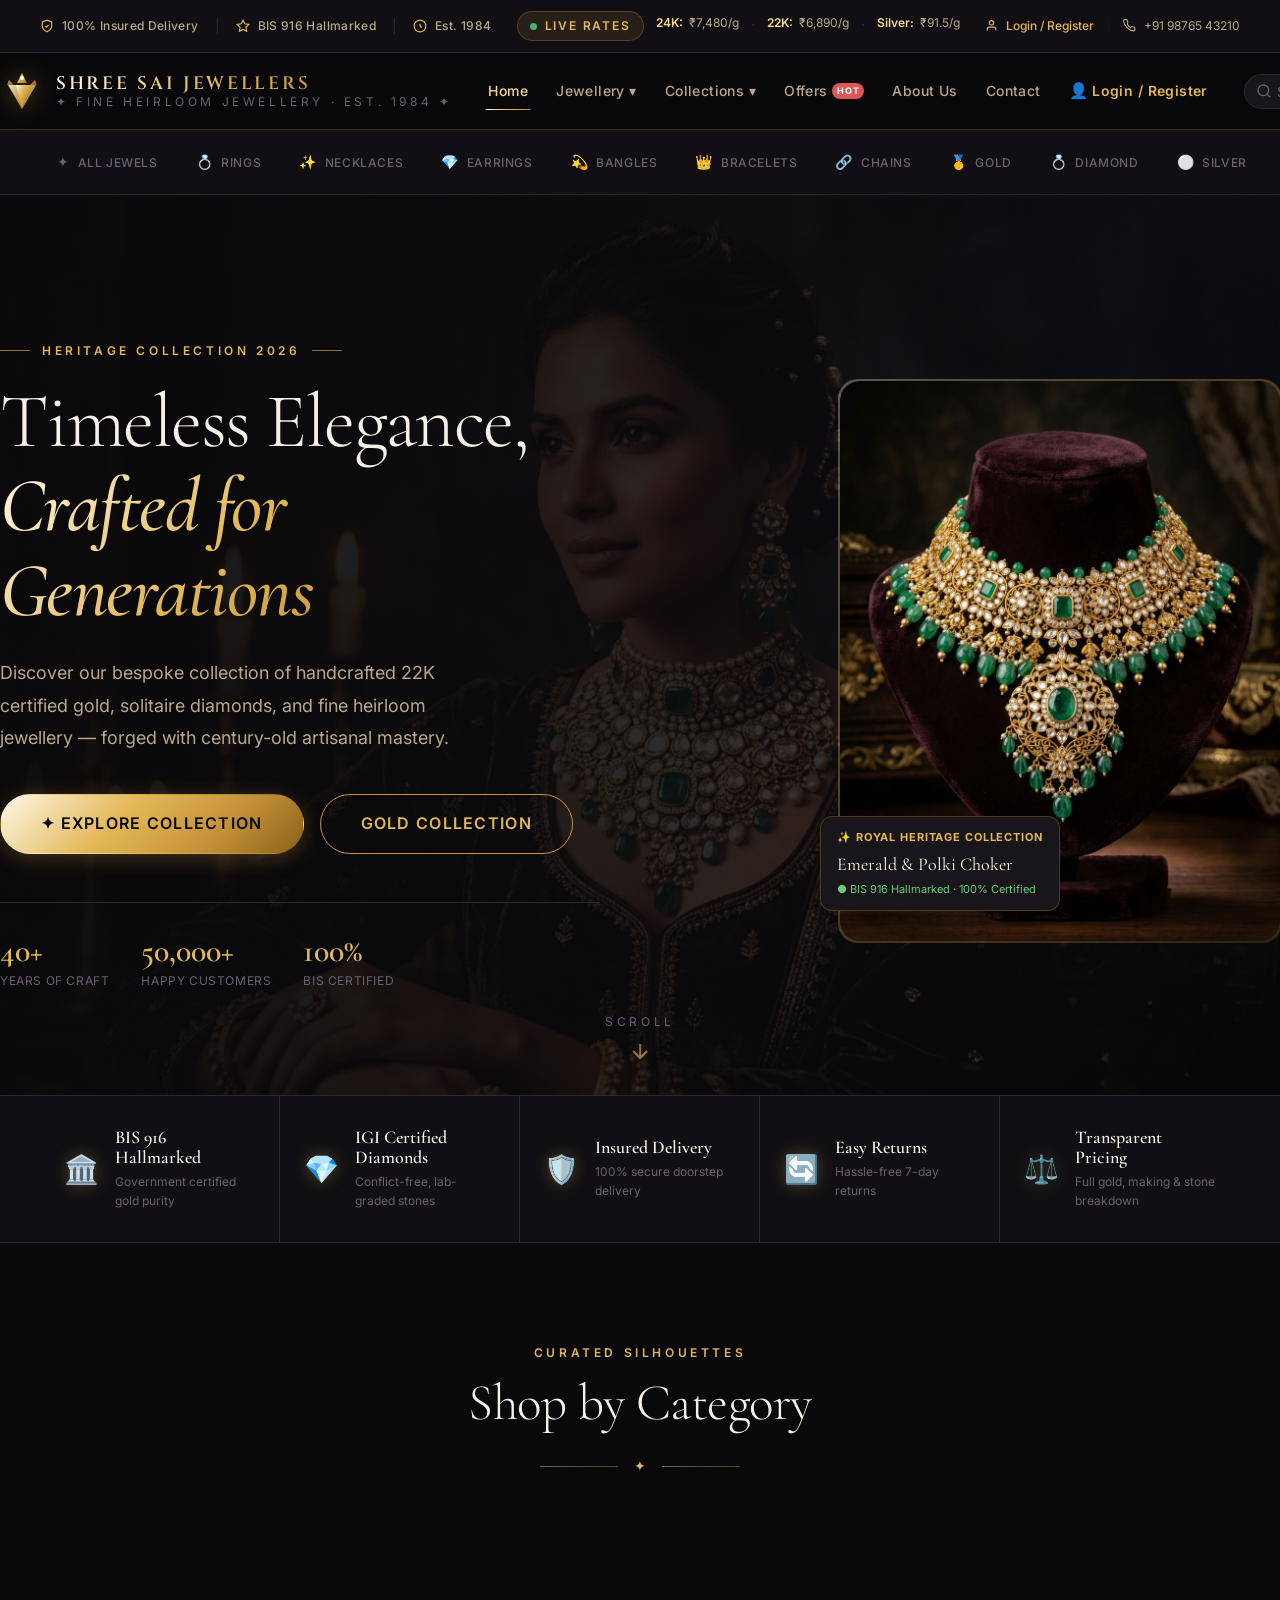
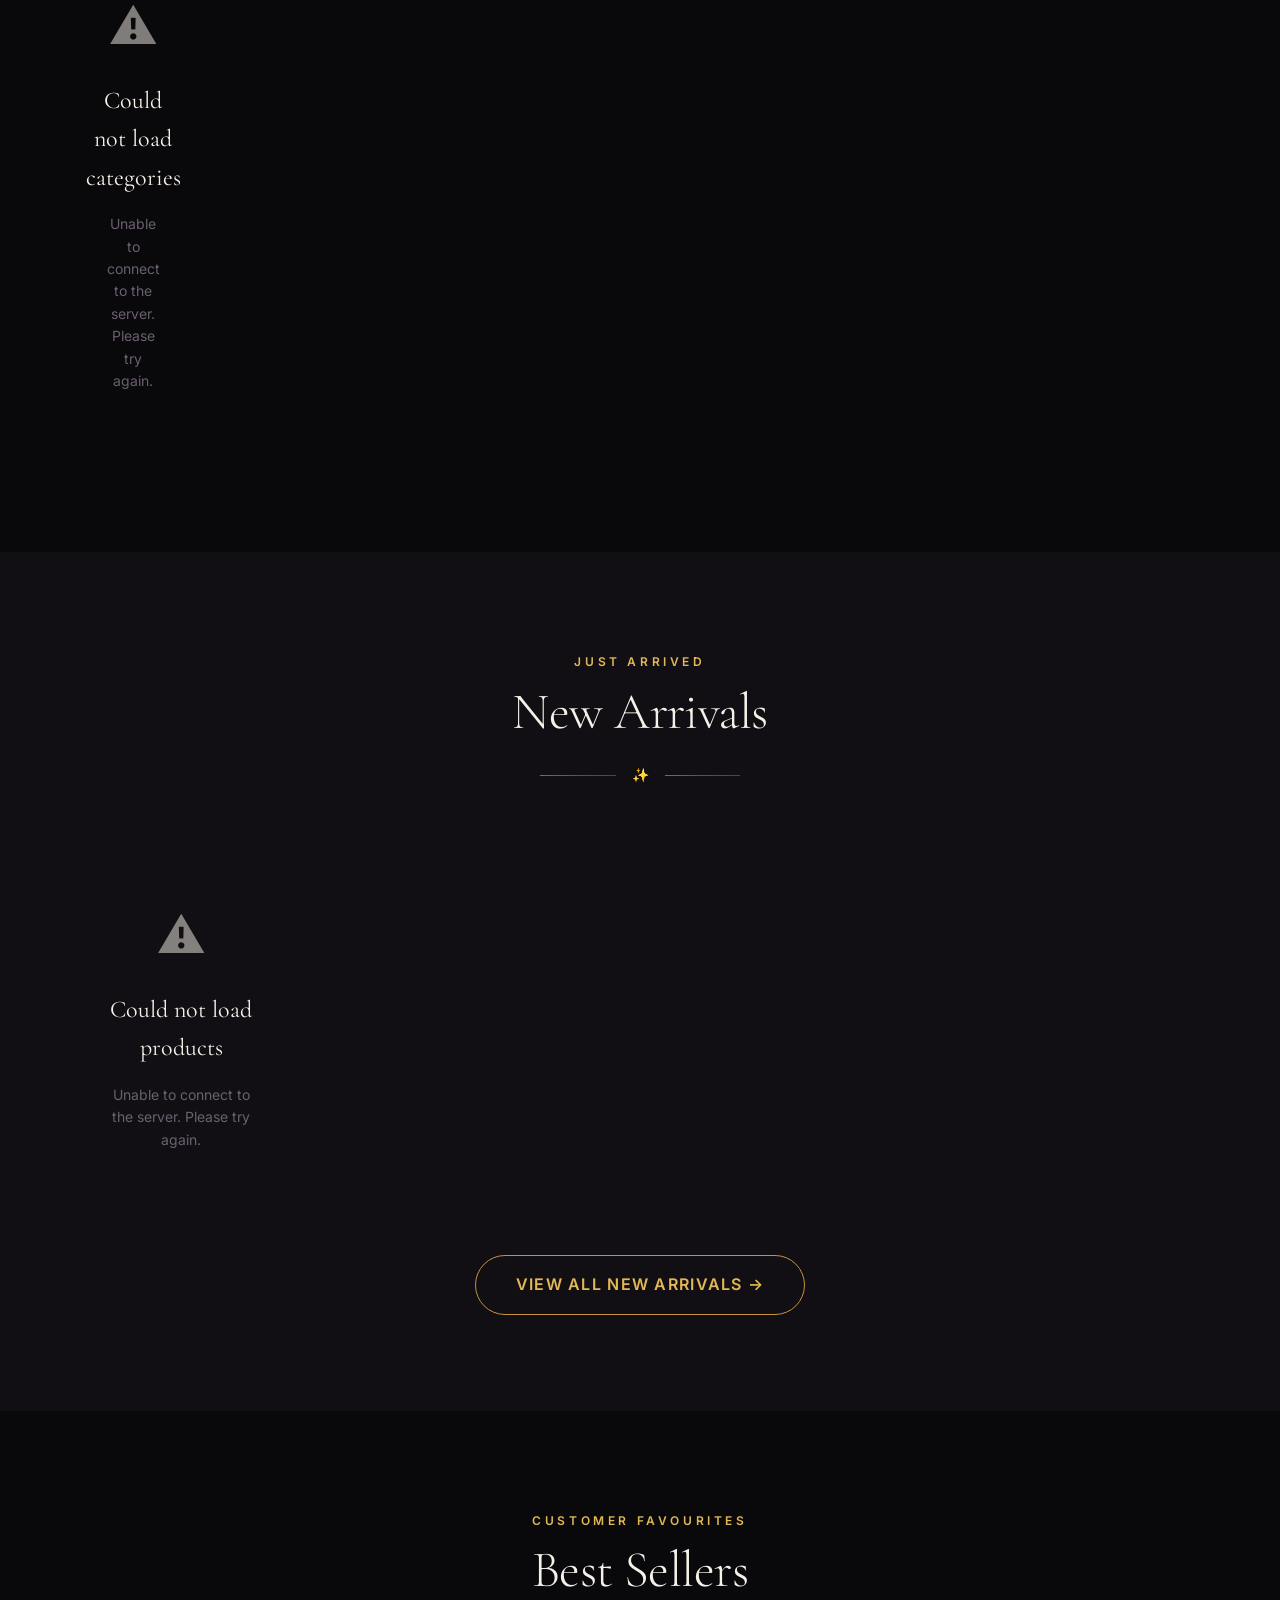
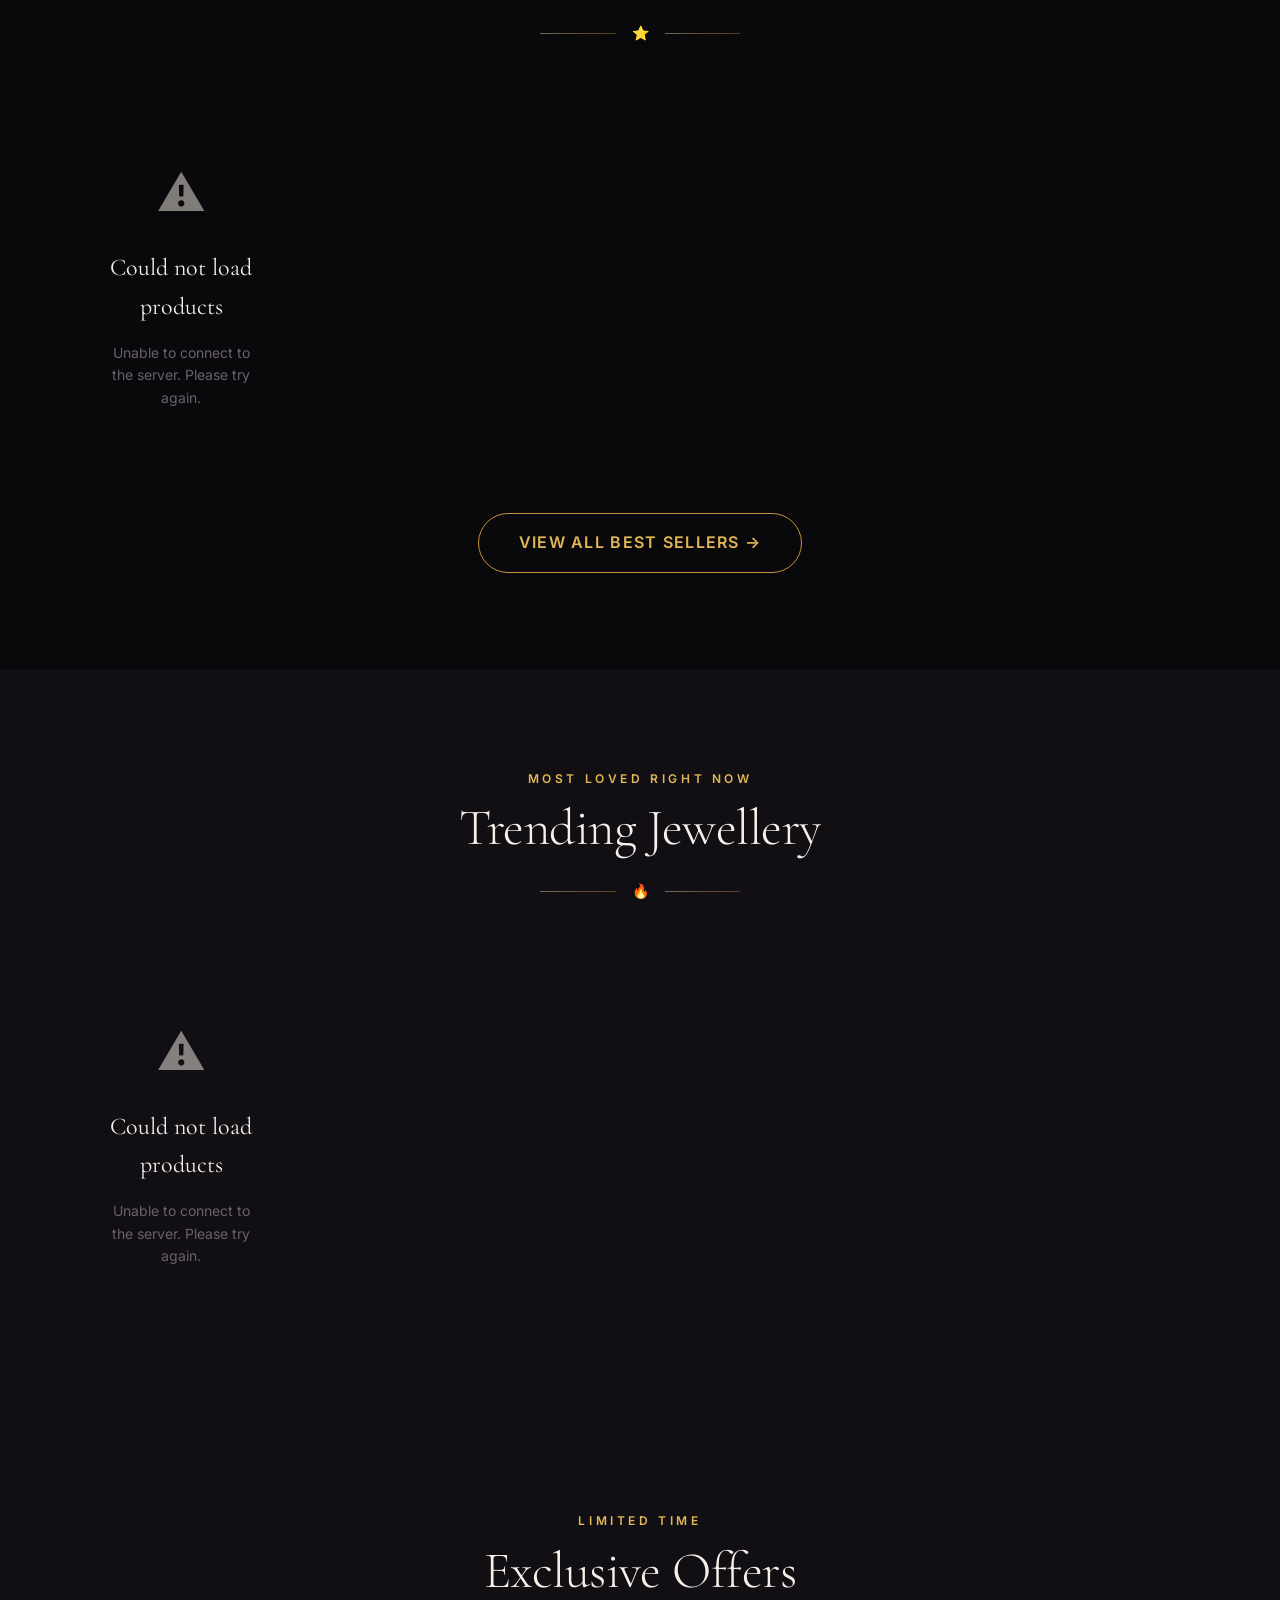
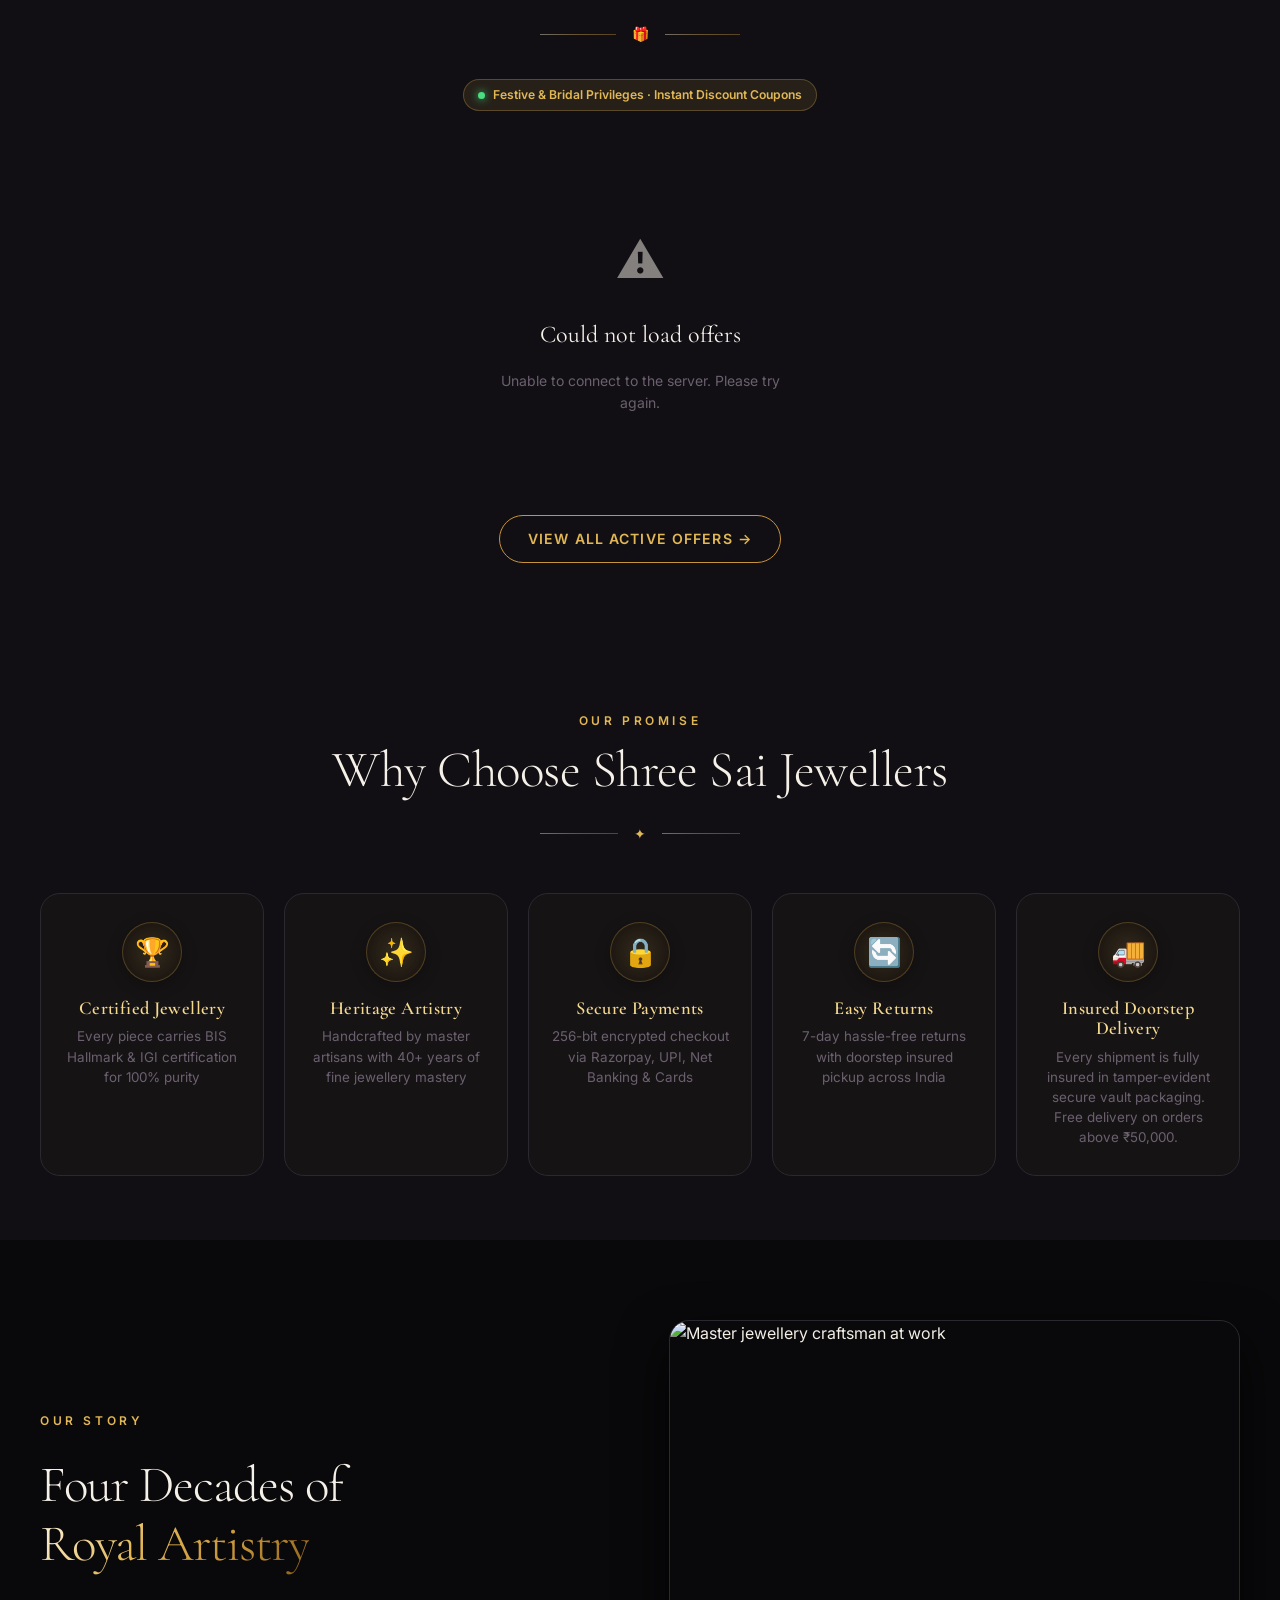
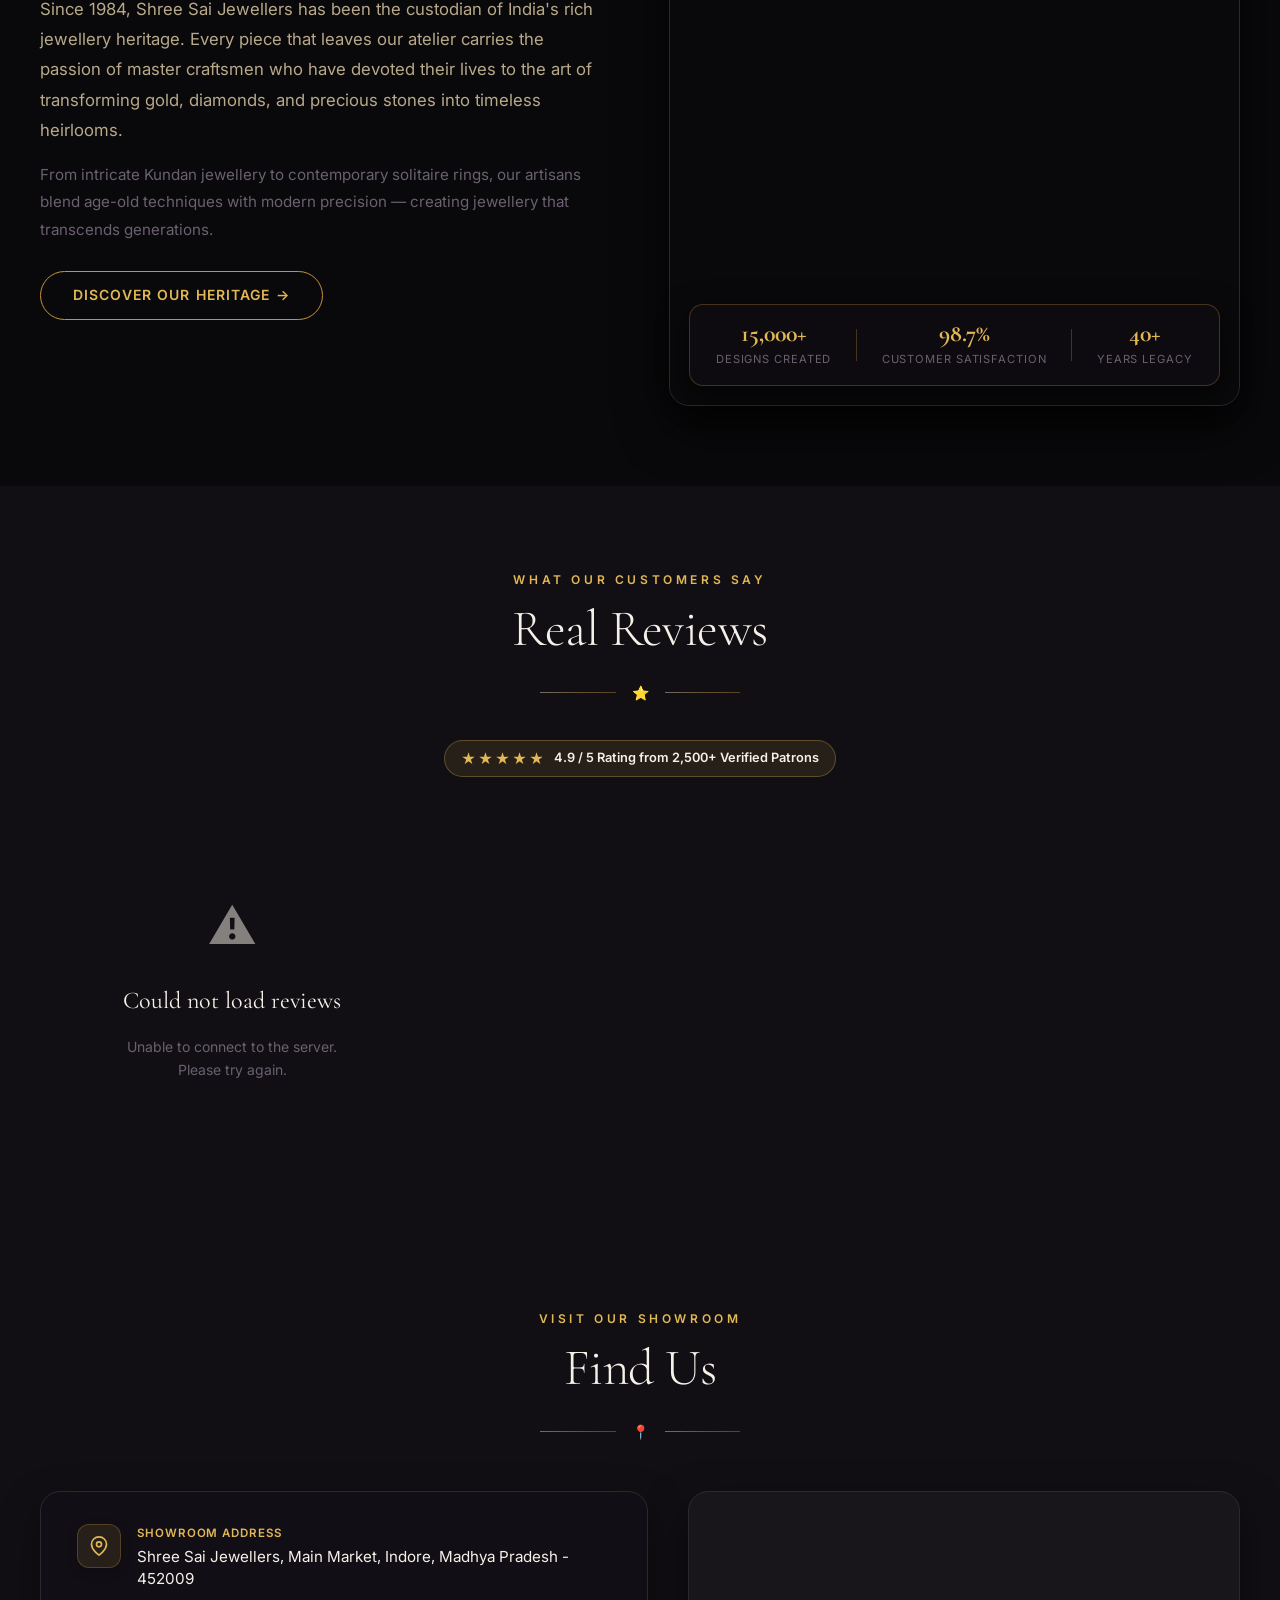
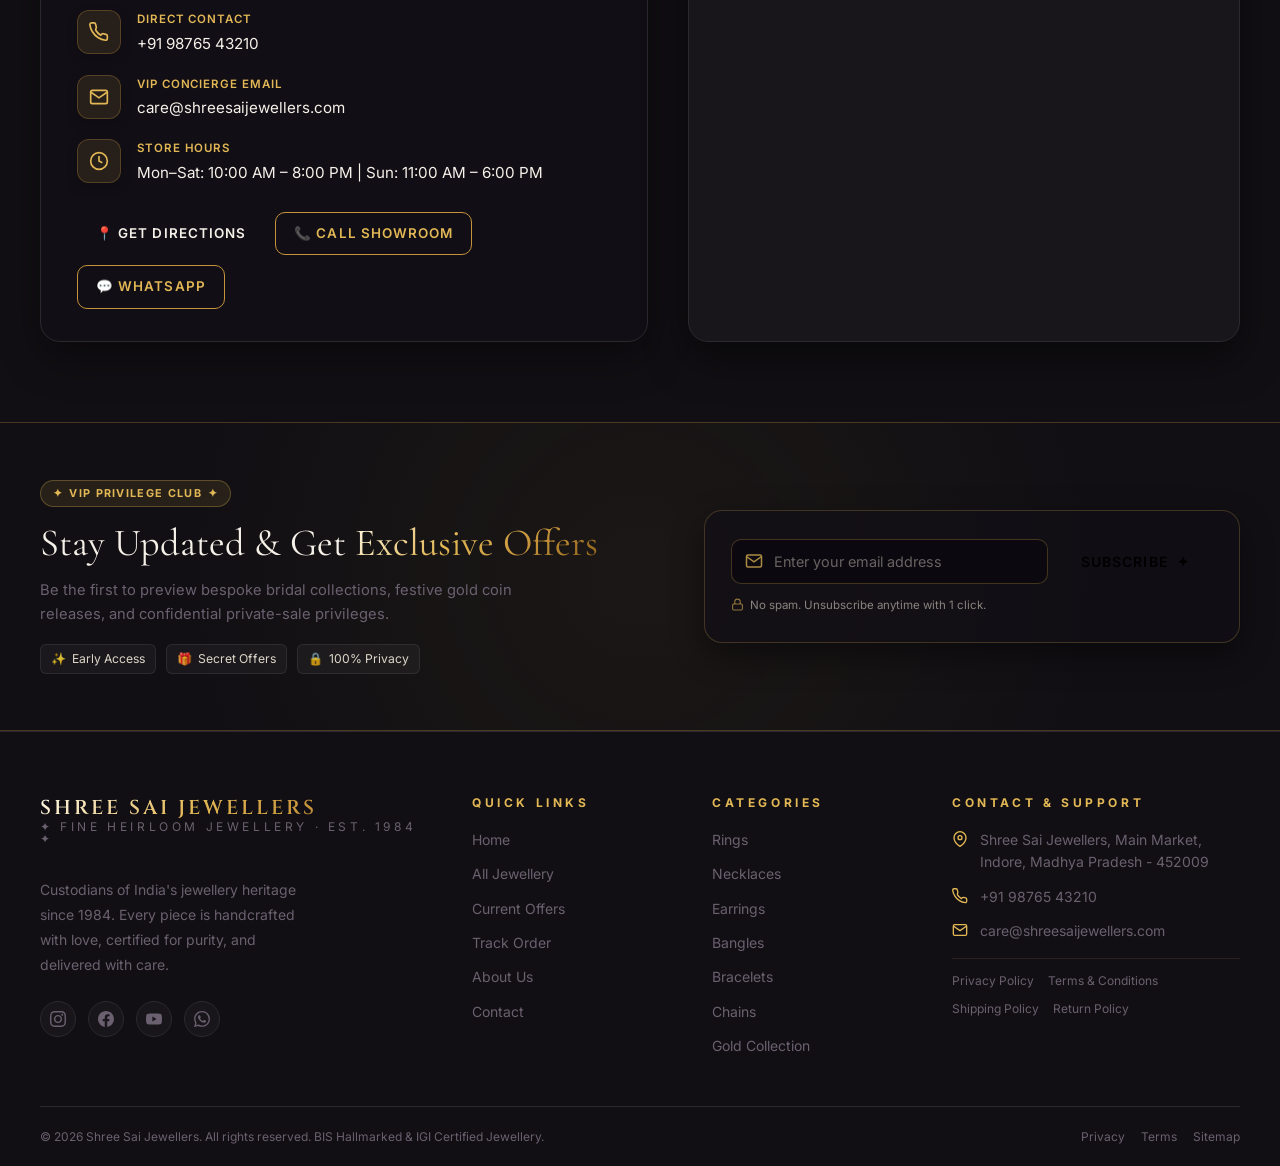
==== index.html @ 104bf577 "Shree Sai Jewellers - Full Project" ====
<!DOCTYPE html>
<html lang="en">
<head>
  <meta charset="UTF-8">
  <meta name="viewport" content="width=device-width, initial-scale=1.0">
  <title>Shree Sai Jewellers | Handcrafted Gold, Diamond &amp; Gemstone Jewellery</title>
  <meta name="description" content="Discover handcrafted 22K Hallmarked Gold, Solitaire Diamonds, and Fine Heirloom Jewellery from Shree Sai Jewellers. BIS Certified with Insured Delivery across India.">
  <meta name="keywords" content="gold jewellery, diamond rings, gemstone jewellery, 22K gold, BIS hallmark, jewellery India">
  <meta property="og:title" content="Shree Sai Jewellers | Fine Heirloom Jewellery">
  <meta property="og:description" content="Handcrafted 22K Gold, Diamond &amp; Fine Jewellery. BIS Certified. Pan-India Insured Delivery.">
  <meta property="og:type" content="website">
  <link rel="canonical" href="https://shreesaijewellers.com/">
  <link rel="icon" href="data:image/svg+xml,<svg xmlns=%22http://www.w3.org/2000/svg%22 viewBox=%220 0 100 100%22><text y=%22.9em%22 font-size=%2290%22>💎</text></svg>">

  <!-- Structured Data -->
  <script type="application/ld+json">
  {
    "@context": "https://schema.org",
    "@type": "JewelryStore",
    "name": "Shree Sai Jewellers",
    "url": "https://shreesaijewellers.com",
    "telephone": "+919876543210",
    "address": { "@type": "PostalAddress", "addressLocality": "Indore", "addressRegion": "Madhya Pradesh", "postalCode": "452009", "addressCountry": "IN" },
    "openingHours": "Mo-Sa 10:00-20:00",
    "priceRange": "₹₹₹"
  }
  </script>

  <!-- Modular Stylesheets: Desktop Base + Mobile Specific -->
  <link rel="stylesheet" href="css/desktop.css">
  <link rel="stylesheet" href="css/mobile.css" media="screen and (max-width: 1024px)">
</head>
<body>

<!-- ============================================================
     TOP BAR — Live Rates & Trust Signals
     ============================================================ -->
<div class="top-bar">
  <div class="container top-bar-inner">
    <div class="top-trust-badges">
      <span class="trust-badge-item">
        <svg class="w-4 h-4" viewBox="0 0 24 24" fill="none" stroke="currentColor" stroke-width="2" width="14" height="14"><path d="M12 22s8-4 8-10V5l-8-3-8 3v7c0 6 8 10 8 10z"/><path d="M9 12l2 2 4-4"/></svg>
        100% Insured Delivery
      </span>
      <span class="top-sep">|</span>
      <span class="trust-badge-item">
        <svg viewBox="0 0 24 24" fill="none" stroke="currentColor" stroke-width="2" width="14" height="14"><polygon points="12 2 15.09 8.26 22 9.27 17 14.14 18.18 21.02 12 17.77 5.82 21.02 7 14.14 2 9.27 8.91 8.26 12 2"/></svg>
        BIS 916 Hallmarked
      </span>
      <span class="top-sep">|</span>
      <span class="trust-badge-item">
        <svg viewBox="0 0 24 24" fill="none" stroke="currentColor" stroke-width="2" width="14" height="14"><circle cx="12" cy="12" r="10"/><path d="M12 8v4l3 3"/></svg>
        Est. 1984
      </span>
    </div>

    <div class="live-rates">
      <div class="live-pulse">
        <div class="pulse-dot"></div>
        <span class="live-label">Live Rates</span>
      </div>
      <div class="rate-items">
        <span class="rate-item"><strong>24K:</strong> <span id="rate24k">Loading…</span></span>
        <span class="rate-sep">·</span>
        <span class="rate-item"><strong>22K:</strong> <span id="rate22k">—</span></span>
        <span class="rate-sep">·</span>
        <span class="rate-item"><strong>Silver:</strong> <span id="rateSilver">—</span></span>
      </div>
    </div>

    <div style="display:flex;align-items:center;gap:12px;">
      <a href="login.html" class="top-phone" id="topAuthLink" style="color:var(--clr-gold);font-weight:500;">
        <svg viewBox="0 0 24 24" fill="none" stroke="currentColor" stroke-width="2" width="13" height="13"><path d="M20 21v-2a4 4 0 0 0-4-4H8a4 4 0 0 0-4 4v2"/><circle cx="12" cy="7" r="4"/></svg>
        <span id="topAuthText">Login / Register</span>
      </a>
      <span class="top-sep" style="opacity:0.3;">|</span>
      <a href="tel:+919876543210" class="top-phone">
        <svg viewBox="0 0 24 24" fill="none" stroke="currentColor" stroke-width="2" width="13" height="13"><path d="M22 16.92v3a2 2 0 0 1-2.18 2 19.79 19.79 0 0 1-8.63-3.07A19.5 19.5 0 0 1 4.11 11.7 19.79 19.79 0 0 1 1.04 3.12 2 2 0 0 1 3 1.12h3a2 2 0 0 1 2 1.72 12.84 12.84 0 0 0 .7 2.81 2 2 0 0 1-.45 2.11L8.09 9.91a16 16 0 0 0 6 6l1.27-1.27a2 2 0 0 1 2.11-.45 12.84 12.84 0 0 0 2.81.7A2 2 0 0 1 22 16.92z"/></svg>
        +91 98765 43210
      </a>
    </div>
  </div>
</div>

<!-- ============================================================
     MOBILE NAV DRAWER + OVERLAY
     ============================================================ -->
<div class="mobile-nav-overlay" id="mobileNavOverlay" onclick="closeMobileNav()"></div>
<nav class="mobile-nav-drawer" id="mobileNavDrawer" aria-label="Mobile Navigation">
  <div class="mobile-nav-header">
    <a href="index.html" class="brand-logo" style="gap:10px;">
      <svg style="width:30px;height:30px;filter:drop-shadow(0 0 8px rgba(226,183,85,0.4))" viewBox="0 0 44 44" fill="none"><defs><linearGradient id="gMob" x1="0%" y1="0%" x2="100%" y2="100%"><stop offset="0%" stop-color="#FFF8E7"/><stop offset="40%" stop-color="#E2B755"/><stop offset="100%" stop-color="#8B6017"/></linearGradient></defs><path d="M22 4L27 14H17L22 4Z" fill="url(#gMob)"/><path d="M22 40L8 16H36L22 40Z" fill="url(#gMob)" opacity="0.9"/><path d="M22 40L16 16H28L22 40Z" fill="url(#gMob)"/><circle cx="22" cy="9" r="2" fill="#FFF8E7"/></svg>
      <span style="font-family:'Cinzel',serif;font-size:13px;font-weight:600;letter-spacing:0.15em;background:linear-gradient(135deg,#FFF8E7,#E2B755,#8B6017);-webkit-background-clip:text;-webkit-text-fill-color:transparent;text-transform:uppercase;">Shree Sai</span>
    </a>
    <button class="mobile-nav-close" onclick="closeMobileNav()" aria-label="Close menu">✕</button>
  </div>
  <div class="mobile-nav-links">
    <div class="mobile-nav-section-label">Navigation</div>
    <a href="index.html" class="mobile-nav-link"><span class="mobile-nav-icon">🏠</span> Home</a>
    <a href="products.html" class="mobile-nav-link"><span class="mobile-nav-icon">💎</span> All Jewellery</a>
    <div class="mobile-nav-section-label">Categories</div>
    <a href="products.html?category=Rings" class="mobile-nav-link"><span class="mobile-nav-icon">💍</span> Rings</a>
    <a href="products.html?category=Necklaces" class="mobile-nav-link"><span class="mobile-nav-icon">✨</span> Necklaces</a>
    <a href="products.html?category=Earrings" class="mobile-nav-link"><span class="mobile-nav-icon">💫</span> Earrings</a>
    <a href="products.html?category=Bangles" class="mobile-nav-link"><span class="mobile-nav-icon">⭕</span> Bangles</a>
    <a href="products.html?category=Bracelets" class="mobile-nav-link"><span class="mobile-nav-icon">👑</span> Bracelets</a>
    <a href="products.html?category=Chains" class="mobile-nav-link"><span class="mobile-nav-icon">🔗</span> Chains</a>
    <div class="mobile-nav-section-label">More</div>
    <a href="offers.html" class="mobile-nav-link"><span class="mobile-nav-icon">🎁</span> Offers &amp; Sale</a>
    <button class="mobile-nav-link" style="width:100%;text-align:left;background:none;border:none;cursor:pointer;color:inherit;font:inherit;" onclick="closeMobileNav(); renderWishlistDrawer(); openDrawer('wishlistDrawer')"><span class="mobile-nav-icon">❤️</span> My Wishlist</button>
    <a href="about.html" class="mobile-nav-link"><span class="mobile-nav-icon">🏛️</span> About Us</a>
    <a href="contact.html" class="mobile-nav-link"><span class="mobile-nav-icon">📞</span> Contact</a>
    <a href="login.html" class="mobile-nav-link"><span class="mobile-nav-icon">👤</span> My Account</a>
    <a href="order-tracking.html" class="mobile-nav-link"><span class="mobile-nav-icon">📦</span> Track Order</a>
  </div>
</nav>

<!-- ============================================================
     MAIN HEADER — Sticky, Glassmorphism
     ============================================================ -->
<header class="main-header" id="mainHeader">
  <div class="container header-inner">

    <!-- Hamburger (mobile) -->
    <button class="hamburger" id="hamburgerBtn" aria-label="Menu" onclick="openMobileNav()">
      <span class="hamburger-bar"></span>
      <span class="hamburger-bar"></span>
      <span class="hamburger-bar"></span>
    </button>

    <!-- Brand Logo -->
    <a href="index.html" class="brand-logo" title="Shree Sai Jewellers">
      <svg class="brand-emblem" viewBox="0 0 44 44" fill="none" xmlns="http://www.w3.org/2000/svg">
        <defs>
          <linearGradient id="goldGrad" x1="0%" y1="0%" x2="100%" y2="100%">
            <stop offset="0%" stop-color="#FFF8E7"/>
            <stop offset="40%" stop-color="#E2B755"/>
            <stop offset="75%" stop-color="#C5933A"/>
            <stop offset="100%" stop-color="#8B6017"/>
          </linearGradient>
        </defs>
        <path d="M22 4L27 14H17L22 4Z" fill="url(#goldGrad)"/>
        <path d="M22 40L8 16H36L22 40Z" fill="url(#goldGrad)" opacity="0.9"/>
        <path d="M22 40L16 16H28L22 40Z" fill="url(#goldGrad)"/>
        <circle cx="22" cy="9" r="2" fill="#FFF8E7"/>
        <path d="M9 11L14 16H7L9 11Z" fill="url(#goldGrad)" opacity="0.7"/>
        <path d="M35 11L37 16H30L35 11Z" fill="url(#goldGrad)" opacity="0.7"/>
      </svg>
      <div class="brand-text">
        <span class="brand-name">Shree Sai Jewellers</span>
        <span class="brand-tagline">✦ Fine Heirloom Jewellery · Est. 1984 ✦</span>
      </div>
    </a>

    <!-- Desktop Navigation -->
    <nav class="desktop-nav" aria-label="Main Navigation">
      <ul class="nav-menu">
        <li class="nav-item"><a href="index.html" class="nav-link active">Home</a></li>
        <li class="nav-item">
          <a href="products.html" class="nav-link">Jewellery ▾</a>
          <div class="nav-dropdown">
            <a href="products.html?category=Rings">💍 Rings</a>
            <a href="products.html?category=Necklaces">✨ Necklaces</a>
            <a href="products.html?category=Earrings">💎 Earrings</a>
            <a href="products.html?category=Bracelets">👑 Bracelets</a>
            <a href="products.html?category=Bangles">💫 Bangles</a>
            <a href="products.html?category=Chains">🔗 Chains</a>
          </div>
        </li>
        <li class="nav-item">
          <a href="products.html" class="nav-link">Collections ▾</a>
          <div class="nav-dropdown">
            <a href="products.html?jewellery_type=Gold">🥇 Gold</a>
            <a href="products.html?jewellery_type=Diamond">💎 Diamond</a>
            <a href="products.html?jewellery_type=Silver">⚪ Silver</a>
          </div>
        </li>
        <li class="nav-item"><a href="offers.html" class="nav-link">Offers <span class="nav-badge hot">HOT</span></a></li>
        <li class="nav-item"><a href="about.html" class="nav-link">About Us</a></li>
        <li class="nav-item"><a href="contact.html" class="nav-link">Contact</a></li>
        <li class="nav-item"><a href="login.html" class="nav-link nav-auth-link" style="color:var(--clr-gold);font-weight:600;display:flex;align-items:center;gap:4px;"><span style="font-size:1.1em;">👤</span> <span id="navAuthText">Login / Register</span></a></li>
      </ul>
    </nav>

    <!-- Nav Actions -->
    <div class="nav-actions">
      <!-- Search -->
      <div class="header-search-wrap">
        <svg class="search-icon-btn" viewBox="0 0 24 24" fill="none" stroke="currentColor" stroke-width="2" width="16" height="16"><circle cx="11" cy="11" r="8"/><line x1="21" y1="21" x2="16.65" y2="16.65"/></svg>
        <input type="text" id="headerSearchInput" class="header-search" placeholder="Search jewellery…" autocomplete="off" aria-label="Search">
        <div id="searchSuggestions" class="search-suggestions"></div>
      </div>

      <!-- Mobile Quick Search Icon -->
      <a href="search.html" class="icon-btn mobile-search-btn" title="Search jewellery" aria-label="Search">
        <svg viewBox="0 0 24 24" fill="none" stroke="currentColor" stroke-width="2" width="18" height="18"><circle cx="11" cy="11" r="8"/><line x1="21" y1="21" x2="16.65" y2="16.65"/></svg>
      </a>

      <!-- Track Order -->
      <a href="order-tracking.html" class="icon-btn" title="Track Order" aria-label="Track Order">
        <svg viewBox="0 0 24 24"><rect x="1" y="3" width="15" height="13" rx="2"/><polygon points="16 8 20 8 23 11 23 16 16 16 8"/><circle cx="5.5" cy="18.5" r="2.5"/><circle cx="18.5" cy="18.5" r="2.5"/></svg>
      </a>

      <!-- Wishlist -->
      <button class="icon-btn" data-open-drawer="wishlistDrawer" title="Wishlist" aria-label="Wishlist" onclick="renderWishlistDrawer(); openDrawer('wishlistDrawer')">
        <svg viewBox="0 0 24 24"><path d="M20.84 4.61a5.5 5.5 0 0 0-7.78 0L12 5.67l-1.06-1.06a5.5 5.5 0 0 0-7.78 7.78l1.06 1.06L12 21.23l7.78-7.78 1.06-1.06a5.5 5.5 0 0 0 0-7.78z"/></svg>
        <span class="badge-count wishlist-count" style="display:none;">0</span>
      </button>

      <!-- Cart -->
      <button class="icon-btn icon-btn-cart" title="Cart" aria-label="Shopping Cart" onclick="renderCartDrawer(); openDrawer('cartDrawer')">
        <svg viewBox="0 0 24 24"><path d="M6 2L3 6v14a2 2 0 0 0 2 2h14a2 2 0 0 0 2-2V6l-3-4z"/><line x1="3" y1="6" x2="21" y2="6"/><path d="M16 10a4 4 0 0 1-8 0"/></svg>
        <span class="badge-count cart-count" style="display:none;">0</span>
      </button>

      <!-- Login / User Account -->
      <div class="user-nav-wrap" style="position:relative;">
        <a href="login.html" class="icon-btn" id="userNavBtn" title="My Account" aria-label="Login / My Account" style="text-decoration:none;">
          <svg viewBox="0 0 24 24" fill="none" stroke="currentColor" stroke-width="2" width="20" height="20"><path d="M20 21v-2a4 4 0 0 0-4-4H8a4 4 0 0 0-4 4v2"/><circle cx="12" cy="7" r="4"/></svg>
          <span class="badge-count user-logged-badge" id="userLoggedBadge" style="display:none; background:#6bcb77; width:8px; height:8px; min-width:8px; padding:0; top:4px; right:4px; border-radius:50%;"></span>
        </a>
      </div>


  </div>
</header>

<!-- ============================================================
     SUB-NAV — Category Quick Filters
     ============================================================ -->
<nav class="sub-nav" aria-label="Category Navigation">
  <ul class="sub-nav-list">
    <li><a href="products.html" class="sub-nav-link" data-category="all"><span class="sub-nav-icon">✦</span> All Jewels</a></li>
    <li><a href="products.html?category=Rings" class="sub-nav-link" data-category="Rings"><span class="sub-nav-icon">💍</span> Rings</a></li>
    <li><a href="products.html?category=Necklaces" class="sub-nav-link" data-category="Necklaces"><span class="sub-nav-icon">✨</span> Necklaces</a></li>
    <li><a href="products.html?category=Earrings" class="sub-nav-link" data-category="Earrings"><span class="sub-nav-icon">💎</span> Earrings</a></li>
    <li><a href="products.html?category=Bangles" class="sub-nav-link" data-category="Bangles"><span class="sub-nav-icon">💫</span> Bangles</a></li>
    <li><a href="products.html?category=Bracelets" class="sub-nav-link" data-category="Bracelets"><span class="sub-nav-icon">👑</span> Bracelets</a></li>
    <li><a href="products.html?category=Chains" class="sub-nav-link" data-category="Chains"><span class="sub-nav-icon">🔗</span> Chains</a></li>
    <li><a href="products.html?jewellery_type=Gold" class="sub-nav-link"><span class="sub-nav-icon">🥇</span> Gold</a></li>
    <li><a href="products.html?jewellery_type=Diamond" class="sub-nav-link"><span class="sub-nav-icon">💍</span> Diamond</a></li>
    <li><a href="products.html?jewellery_type=Silver" class="sub-nav-link"><span class="sub-nav-icon">⚪</span> Silver</a></li>
    <li><a href="offers.html" class="sub-nav-link"><span class="sub-nav-icon">🎁</span> Offers</a></li>
  </ul>
</nav>

<!-- ============================================================
     HERO SECTION — Dynamic Content from /api/banners
     ============================================================ -->
<section class="hero-section" id="hero">
  <div class="hero-bg">
    <img id="heroBgImage"
         src="images/hero_bg.jpg"
         alt="Premium Jewellery Collection"
         class="hero-bg-image"
         loading="eager"
         onerror="this.src='https://images.unsplash.com/photo-1515562141207-7a88fb7ce338?q=80&w=1920&auto=format&fit=crop'">
    <div class="hero-overlay"></div>
  </div>
  <div class="container hero-inner">
    <div class="hero-content">
      <div class="hero-eyebrow">
        <span id="heroEyebrow">Heritage Collection 2026</span>
      </div>
      <h1 class="hero-title">
        <span id="heroTitle">Timeless Elegance,</span>
        <span class="gold-line" id="heroTitleGold">Crafted for Generations</span>
      </h1>
      <p class="hero-desc" id="heroDesc">
        Discover our bespoke collection of handcrafted 22K certified gold, solitaire diamonds, and fine heirloom jewellery — forged with century-old artisanal mastery.
      </p>
      <div class="hero-cta">
        <a href="products.html" id="heroCTAPrimary" class="btn btn-primary btn-lg">
          ✦ Explore Collection
        </a>
        <a href="products.html?jewellery_type=Gold" id="heroCTASecondary" class="btn btn-outline btn-lg">
          Gold Collection
        </a>
      </div>
      <div class="hero-stats">
        <div>
          <div class="hero-stat-num">40+</div>
          <div class="hero-stat-label">Years of Craft</div>
        </div>
        <div>
          <div class="hero-stat-num">50,000+</div>
          <div class="hero-stat-label">Happy Customers</div>
        </div>
        <div>
          <div class="hero-stat-num">100%</div>
          <div class="hero-stat-label">BIS Certified</div>
        </div>
      </div>
    </div>
    <div class="hero-visual">
      <div class="hero-image-frame">
        <img class="hero-image-main"
             src="images/categories/necklaces.jpg"
             alt="Royal Heirloom Jewellery"
             onerror="this.src='https://images.unsplash.com/photo-1599643478518-a784e5dc4c8f?auto=format&fit=crop&w=800&q=80'">
        <div class="hero-image-badge" style="left: -20px; bottom: 30px;">
          <div style="font-size:11px; color:var(--clr-gold); text-transform:uppercase; letter-spacing:0.08em; font-weight:700;">✨ Royal Heritage Collection</div>
          <div style="font-size:var(--fs-md); font-family:var(--font-display); color:#FFF8E7; margin:3px 0 2px;">Emerald & Polki Choker</div>
          <div style="font-size:11px; color:#6bcb77;">● BIS 916 Hallmarked · 100% Certified</div>
        </div>
      </div>
    </div>
  </div>
  <div class="hero-scroll-hint">
    <span class="scroll-text">Scroll</span>
    <svg class="scroll-arrow" viewBox="0 0 24 24" fill="none" stroke="currentColor" stroke-width="2"><path d="M12 5v14M5 12l7 7 7-7"/></svg>
  </div>
</section><section class="trust-strip">
  <div class="trust-scroll-wrap">
    <div class="trust-grid">
      <div class="trust-item fade-in">
        <div class="trust-icon">🏛️</div>
        <div class="trust-info"><h4>BIS 916 Hallmarked</h4><p>Government certified gold purity</p></div>
      </div>
      <div class="trust-item fade-in fade-in-delay-1">
        <div class="trust-icon">💎</div>
        <div class="trust-info"><h4>IGI Certified Diamonds</h4><p>Conflict-free, lab-graded stones</p></div>
      </div>
      <div class="trust-item fade-in fade-in-delay-2">
        <div class="trust-icon">🛡️</div>
        <div class="trust-info"><h4>Insured Delivery</h4><p>100% secure doorstep delivery</p></div>
      </div>
      <div class="trust-item fade-in fade-in-delay-3">
        <div class="trust-icon">🔄</div>
        <div class="trust-info"><h4>Easy Returns</h4><p>Hassle-free 7-day returns</p></div>
      </div>
      <div class="trust-item fade-in fade-in-delay-4">
        <div class="trust-icon">⚖️</div>
        <div class="trust-info"><h4>Transparent Pricing</h4><p>Full gold, making &amp; stone breakdown</p></div>
      </div>
    </div>
  </div>
</section>

<!-- ============================================================
     FEATURED CATEGORIES — Dynamic from /api/categories
     ============================================================ -->
<section class="section" id="categoriesSection">
  <div class="container">
    <div class="section-header">
      <span class="section-label">Curated Silhouettes</span>
      <h2 class="section-title">Shop by Category</h2>
      <div class="section-divider"><span class="section-divider-icon">✦</span></div>
    </div>
    <div class="category-grid" id="categoriesGrid">
      <!-- Loaded dynamically from /api/categories -->
    </div>
  </div>
</section>

<!-- ============================================================
     NEW ARRIVALS — Dynamic from /api/products?is_new_arrival=true
     ============================================================ -->
<section class="section" style="background:var(--clr-surface);" id="newArrivalsSection">
  <div class="container">
    <div class="section-header">
      <span class="section-label">Just Arrived</span>
      <h2 class="section-title">New Arrivals</h2>
      <div class="section-divider"><span class="section-divider-icon">✨</span></div>
    </div>
    <div class="product-grid" id="newArrivalsGrid">
      <!-- Loaded dynamically -->
    </div>
    <div style="text-align:center;margin-top:var(--sp-10);">
      <a href="products.html?sort=newest" class="btn btn-outline btn-lg">View All New Arrivals →</a>
    </div>
  </div>
</section>

<!-- ============================================================
     BEST SELLERS — Dynamic from /api/products?is_bestseller=true
     ============================================================ -->
<section class="section" id="bestSellersSection">
  <div class="container">
    <div class="section-header">
      <span class="section-label">Customer Favourites</span>
      <h2 class="section-title">Best Sellers</h2>
      <div class="section-divider"><span class="section-divider-icon">⭐</span></div>
    </div>
    <div class="product-grid" id="bestSellersGrid">
      <!-- Loaded dynamically -->
    </div>
    <div style="text-align:center;margin-top:var(--sp-10);">
      <a href="products.html?sort=popular" class="btn btn-outline btn-lg">View All Best Sellers →</a>
    </div>
  </div>
</section>

<!-- ============================================================
     TRENDING NOW — Dynamic from /api/products?is_trending=true
     ============================================================ -->
<section class="section" style="background:var(--clr-surface);" id="trendingSection">
  <div class="container">
    <div class="section-header">
      <span class="section-label">Most Loved Right Now</span>
      <h2 class="section-title">Trending Jewellery</h2>
      <div class="section-divider"><span class="section-divider-icon">🔥</span></div>
    </div>
    <div class="product-grid" id="trendingGrid">
      <!-- Loaded dynamically -->
    </div>
  </div>
</section>

<!-- ============================================================
     OFFERS SECTION — Dynamic from /api/offers
     ============================================================ -->
<section class="section offers-section" id="offersSection">
  <div class="container">
    <div class="section-header">
      <span class="section-label">Limited Time</span>
      <h2 class="section-title">Exclusive Offers</h2>
      <div class="section-divider"><span class="section-divider-icon">🎁</span></div>
      <div class="offers-live-badge">
        <span class="pulse-dot"></span>
        <span>Festive & Bridal Privileges · Instant Discount Coupons</span>
      </div>
    </div>
    <div class="offers-grid" id="offersGrid">
      <!-- Loaded dynamically from /api/offers -->
    </div>
    <div class="offers-action-wrap">
      <a href="offers.html" class="btn btn-outline offers-all-btn">View All Active Offers →</a>
    </div>
  </div>
</section>

<!-- ============================================================
     WHY CHOOSE US
     ============================================================ -->
<section class="section promise-section">
  <div class="container">
    <div class="section-header">
      <span class="section-label">Our Promise</span>
      <h2 class="section-title">Why Choose Shree Sai Jewellers</h2>
      <div class="section-divider"><span class="section-divider-icon">✦</span></div>
    </div>
    <div class="promise-grid">
      <div class="promise-card fade-in">
        <div class="promise-icon-wrap">🏆</div>
        <h3 class="promise-title">Certified Jewellery</h3>
        <p class="promise-desc">Every piece carries BIS Hallmark & IGI certification for 100% purity</p>
      </div>
      <div class="promise-card fade-in fade-in-delay-1">
        <div class="promise-icon-wrap">✨</div>
        <h3 class="promise-title">Heritage Artistry</h3>
        <p class="promise-desc">Handcrafted by master artisans with 40+ years of fine jewellery mastery</p>
      </div>
      <div class="promise-card fade-in fade-in-delay-2">
        <div class="promise-icon-wrap">🔒</div>
        <h3 class="promise-title">Secure Payments</h3>
        <p class="promise-desc">256-bit encrypted checkout via Razorpay, UPI, Net Banking & Cards</p>
      </div>
      <div class="promise-card fade-in fade-in-delay-3">
        <div class="promise-icon-wrap">🔄</div>
        <h3 class="promise-title">Easy Returns</h3>
        <p class="promise-desc">7-day hassle-free returns with doorstep insured pickup across India</p>
      </div>
      <div class="promise-card promise-card-wide fade-in fade-in-delay-4">
        <div class="promise-icon-wrap">🚚</div>
        <div class="promise-wide-body">
          <h3 class="promise-title">Insured Doorstep Delivery</h3>
          <p class="promise-desc">Every shipment is fully insured in tamper-evident secure vault packaging. Free delivery on orders above ₹50,000.</p>
        </div>
      </div>
    </div>
  </div>
</section>

<!-- ============================================================
     CRAFTSMANSHIP / BRAND STORY
     ============================================================ -->
<section class="section story-section" id="craftsmanshipSection">
  <div class="container">
    <div class="story-grid">
      <!-- Story Content -->
      <div class="story-content fade-in">
        <span class="section-label">Our Story</span>
        <h2 class="story-title">
          Four Decades of<br><span class="text-gold">Royal Artistry</span>
        </h2>
        <p class="story-text story-lead">
          Since 1984, Shree Sai Jewellers has been the custodian of India's rich jewellery heritage. Every piece that leaves our atelier carries the passion of master craftsmen who have devoted their lives to the art of transforming gold, diamonds, and precious stones into timeless heirlooms.
        </p>
        <p class="story-text story-sub">
          From intricate Kundan jewellery to contemporary solitaire rings, our artisans blend age-old techniques with modern precision — creating jewellery that transcends generations.
        </p>
        <div class="story-actions">
          <a href="about.html" class="btn btn-outline story-btn">Discover Our Heritage →</a>
        </div>
      </div>

      <!-- Story Visual -->
      <div class="story-visual fade-in">
        <div class="story-img-wrap">
          <img src="https://images.unsplash.com/photo-1573408301185-9146fe634ad0?q=80&w=800&auto=format&fit=crop"
               alt="Master jewellery craftsman at work"
               class="story-img" loading="lazy">
          <div class="story-img-overlay"></div>
        </div>
        <div class="story-stats-badge">
          <div class="story-stat-item">
            <div class="stat-number">15,000+</div>
            <div class="stat-label">Designs Created</div>
          </div>
          <div class="stat-divider"></div>
          <div class="story-stat-item">
            <div class="stat-number">98.7%</div>
            <div class="stat-label">Customer Satisfaction</div>
          </div>
          <div class="stat-divider"></div>
          <div class="story-stat-item">
            <div class="stat-number">40+</div>
            <div class="stat-label">Years Legacy</div>
          </div>
        </div>
      </div>
    </div>
  </div>
</section>

<!-- ============================================================
     CUSTOMER REVIEWS — Dynamic from /api/reviews?approved=true
     ============================================================ -->
<section class="section reviews-section" id="reviewsSection">
  <div class="container">
    <div class="section-header">
      <span class="section-label">What Our Customers Say</span>
      <h2 class="section-title">Real Reviews</h2>
      <div class="section-divider"><span class="section-divider-icon">⭐</span></div>
      <div class="reviews-trust-badge">
        <span class="trust-badge-stars">★★★★★</span>
        <span class="trust-badge-text">4.9 / 5 Rating from 2,500+ Verified Patrons</span>
      </div>
    </div>
    <div class="review-grid" id="reviewsGrid">
      <!-- Loaded dynamically from /api/reviews?approved=true -->
    </div>
  </div>
</section>

<!-- ============================================================
     STORE INFORMATION — Dynamic from /api/store-info
     ============================================================ -->
<section class="section store-section" id="storeSection">
  <div class="container">
    <div class="section-header">
      <span class="section-label">Visit Our Showroom</span>
      <h2 class="section-title">Find Us</h2>
      <div class="section-divider"><span class="section-divider-icon">📍</span></div>
    </div>
    <div class="store-grid">
      <div class="store-info-card fade-in">
        <div class="store-info-list">
          <div class="store-info-item">
            <div class="store-info-icon">
              <svg viewBox="0 0 24 24" fill="none" stroke="currentColor" stroke-width="2"><path d="M21 10c0 7-9 13-9 13s-9-6-9-13a9 9 0 0 1 18 0z"/><circle cx="12" cy="10" r="3"/></svg>
            </div>
            <div>
              <div class="store-info-label">Showroom Address</div>
              <div class="store-info-value" id="storeAddress">Shree Sai Jewellers, Main Market, Indore, Madhya Pradesh - 452009</div>
            </div>
          </div>
          <div class="store-info-item">
            <div class="store-info-icon">
              <svg viewBox="0 0 24 24" fill="none" stroke="currentColor" stroke-width="2"><path d="M22 16.92v3a2 2 0 0 1-2.18 2 19.79 19.79 0 0 1-8.63-3.07A19.5 19.5 0 0 1 4.11 11.7 19.79 19.79 0 0 1 1.04 3.12 2 2 0 0 1 3 1.12h3a2 2 0 0 1 2 1.72 12.84 12.84 0 0 0 .7 2.81 2 2 0 0 1-.45 2.11L8.09 9.91a16 16 0 0 0 6 6l1.27-1.27a2 2 0 0 1 2.11-.45 12.84 12.84 0 0 0 2.81.7A2 2 0 0 1 22 16.92z"/></svg>
            </div>
            <div>
              <div class="store-info-label">Direct Contact</div>
              <div class="store-info-value"><a href="tel:+919876543210" id="storePhone" style="color:inherit;">+91 98765 43210</a></div>
            </div>
          </div>
          <div class="store-info-item">
            <div class="store-info-icon">
              <svg viewBox="0 0 24 24" fill="none" stroke="currentColor" stroke-width="2"><path d="M4 4h16c1.1 0 2 .9 2 2v12c0 1.1-.9 2-2 2H4c-1.1 0-2-.9-2-2V6c0-1.1.9-2 2-2z"/><polyline points="22,6 12,13 2,6"/></svg>
            </div>
            <div>
              <div class="store-info-label">VIP Concierge Email</div>
              <div class="store-info-value"><a href="mailto:care@shreesaijewellers.com" id="storeEmail" style="color:inherit;">care@shreesaijewellers.com</a></div>
            </div>
          </div>
          <div class="store-info-item">
            <div class="store-info-icon">
              <svg viewBox="0 0 24 24" fill="none" stroke="currentColor" stroke-width="2"><circle cx="12" cy="12" r="10"/><polyline points="12 6 12 12 16 14"/></svg>
            </div>
            <div>
              <div class="store-info-label">Store Hours</div>
              <div class="store-info-value" id="storeHours">Mon–Sat: 10:00 AM – 8:00 PM · Sun: 11:00 AM – 6:00 PM</div>
            </div>
          </div>
        </div>

        <!-- Action Buttons -->
        <div class="store-action-buttons">
          <a href="https://maps.app.goo.gl/JpumezhtKE9LDbo37" id="storeMapsLink" target="_blank" rel="noopener" class="btn btn-gold store-action-btn">
            📍 Get Directions
          </a>
          <a href="tel:+919876543210" class="btn btn-outline store-action-btn">
            📞 Call Showroom
          </a>
          <a href="https://wa.me/919876543210?text=Hello%20Shree%20Sai%20Jewellers,%20I%20would%20like%20to%20visit%20your%20showroom" target="_blank" rel="noopener" class="btn btn-outline store-action-btn whatsapp-btn">
            💬 WhatsApp
          </a>
        </div>
      </div>

      <!-- Map Container -->
      <div class="map-embed fade-in">
        <iframe
          src="https://maps.google.com/maps?q=Shree+Sai+Jewellers&ll=22.691971,75.8254417&z=17&output=embed"
          allowfullscreen="" loading="lazy" referrerpolicy="no-referrer-when-downgrade" title="Shree Sai Jewellers Showroom Location"></iframe>
        <a href="https://maps.app.goo.gl/JpumezhtKE9LDbo37" target="_blank" rel="noopener" class="map-tap-badge">
          🗺 Open in Google Maps ↗
        </a>
      </div>
    </div>
  </div>
</section>

<!-- ============================================================
     NEWSLETTER — POST /api/newsletter
     ============================================================ -->
<section class="newsletter-section">
  <div class="container newsletter-inner">
    <div class="newsletter-text-col fade-in">
      <div class="newsletter-badge">
        <span class="badge-sparkle">✦</span> VIP PRIVILEGE CLUB <span class="badge-sparkle">✦</span>
      </div>
      <h2 class="newsletter-title">
        Stay Updated & Get <span class="text-gold">Exclusive Offers</span>
      </h2>
      <p class="newsletter-desc">
        Be the first to preview bespoke bridal collections, festive gold coin releases, and confidential private-sale privileges.
      </p>
      <div class="newsletter-perks">
        <span class="newsletter-perk-item">
          <span class="perk-icon">✨</span> Early Access
        </span>
        <span class="newsletter-perk-item">
          <span class="perk-icon">🎁</span> Secret Offers
        </span>
        <span class="newsletter-perk-item">
          <span class="perk-icon">🔒</span> 100% Privacy
        </span>
      </div>
    </div>
    <div class="newsletter-form-col fade-in">
      <div class="newsletter-card">
        <form id="newsletterForm" class="newsletter-form" novalidate>
          <div class="newsletter-input-wrap">
            <svg class="newsletter-mail-icon" viewBox="0 0 24 24" fill="none" stroke="currentColor" stroke-width="2">
              <path d="M4 4h16c1.1 0 2 .9 2 2v12c0 1.1-.9 2-2 2H4c-1.1 0-2-.9-2-2V6c0-1.1.9-2 2-2z"/>
              <polyline points="22,6 12,13 2,6"/>
            </svg>
            <input type="email" name="email" class="newsletter-input" placeholder="Enter your email address" required aria-label="Email for newsletter">
          </div>
          <button type="submit" class="btn btn-gold newsletter-submit-btn">
            <span>Subscribe</span> ✦
          </button>
        </form>
        <div class="newsletter-note">
          <svg viewBox="0 0 24 24" fill="none" stroke="currentColor" stroke-width="2" width="13" height="13">
            <rect x="3" y="11" width="18" height="11" rx="2" ry="2"/>
            <path d="M7 11V7a5 5 0 0 1 10 0v4"/>
          </svg>
          <span>No spam. Unsubscribe anytime with 1 click.</span>
        </div>
      </div>
    </div>
  </div>
</section>

<!-- ============================================================
     FOOTER
     ============================================================ -->
<footer class="main-footer">
  <div class="container">
    <div class="footer-grid">
      <!-- Brand -->
      <div class="footer-brand">
        <a href="index.html" class="brand-logo" style="display:inline-flex;margin-bottom:var(--sp-4);">
          <div class="brand-text">
            <span class="brand-name" style="font-size:var(--fs-lg);">Shree Sai Jewellers</span>
            <span class="brand-tagline">✦ Fine Heirloom Jewellery · Est. 1984 ✦</span>
          </div>
        </a>
        <p>Custodians of India's jewellery heritage since 1984. Every piece is handcrafted with love, certified for purity, and delivered with care.</p>
        <div class="social-links">
          <a href="#" class="social-link" title="Instagram" aria-label="Instagram">
            <svg viewBox="0 0 24 24" xmlns="http://www.w3.org/2000/svg" width="16" height="16"><path d="M12 2.163c3.204 0 3.584.012 4.85.07 3.252.148 4.771 1.691 4.919 4.919.058 1.265.069 1.645.069 4.849 0 3.205-.012 3.584-.069 4.849-.149 3.225-1.664 4.771-4.919 4.919-1.266.058-1.644.07-4.85.07-3.204 0-3.584-.012-4.849-.07-3.26-.149-4.771-1.699-4.919-4.92-.058-1.265-.07-1.644-.07-4.849 0-3.204.013-3.583.07-4.849.149-3.227 1.664-4.771 4.919-4.919 1.266-.057 1.645-.069 4.849-.069zm0-2.163c-3.259 0-3.667.014-4.947.072-4.358.2-6.78 2.618-6.98 6.98-.059 1.281-.073 1.689-.073 4.948 0 3.259.014 3.668.072 4.948.2 4.358 2.618 6.78 6.98 6.98 1.281.058 1.689.072 4.948.072 3.259 0 3.668-.014 4.948-.072 4.354-.2 6.782-2.618 6.979-6.98.059-1.28.073-1.689.073-4.948 0-3.259-.014-3.667-.072-4.947-.196-4.354-2.617-6.78-6.979-6.98-1.281-.059-1.69-.073-4.949-.073zm0 5.838c-3.403 0-6.162 2.759-6.162 6.162s2.759 6.163 6.162 6.163 6.162-2.759 6.162-6.163c0-3.403-2.759-6.162-6.162-6.162zm0 10.162c-2.209 0-4-1.79-4-4 0-2.209 1.791-4 4-4s4 1.791 4 4c0 2.21-1.791 4-4 4zm6.406-11.845c-.796 0-1.441.645-1.441 1.44s.645 1.44 1.441 1.44c.795 0 1.439-.645 1.439-1.44s-.644-1.44-1.439-1.44z"/></svg>
          </a>
          <a href="#" class="social-link" title="Facebook" aria-label="Facebook">
            <svg viewBox="0 0 24 24" width="16" height="16"><path d="M24 12.073c0-6.627-5.373-12-12-12s-12 5.373-12 12c0 5.99 4.388 10.954 10.125 11.854v-8.385H7.078v-3.47h3.047V9.43c0-3.007 1.792-4.669 4.533-4.669 1.312 0 2.686.235 2.686.235v2.953H15.83c-1.491 0-1.956.925-1.956 1.874v2.25h3.328l-.532 3.47h-2.796v8.385C19.612 23.027 24 18.062 24 12.073z"/></svg>
          </a>
          <a href="#" class="social-link" title="YouTube" aria-label="YouTube">
            <svg viewBox="0 0 24 24" width="16" height="16"><path d="M23.495 6.205a3.007 3.007 0 0 0-2.088-2.088c-1.87-.501-9.396-.501-9.396-.501s-7.507-.01-9.396.501A3.007 3.007 0 0 0 .527 6.205a31.247 31.247 0 0 0-.522 5.805 31.247 31.247 0 0 0 .522 5.783 3.007 3.007 0 0 0 2.088 2.088c1.868.502 9.396.502 9.396.502s7.506 0 9.396-.502a3.007 3.007 0 0 0 2.088-2.088 31.247 31.247 0 0 0 .5-5.783 31.247 31.247 0 0 0-.5-5.805zM9.609 15.601V8.408l6.264 3.602z"/></svg>
          </a>
          <a href="#" class="social-link" title="WhatsApp" aria-label="WhatsApp">
            <svg viewBox="0 0 24 24" width="16" height="16"><path d="M17.472 14.382c-.297-.149-1.758-.867-2.03-.967-.273-.099-.471-.148-.67.15-.197.297-.767.966-.94 1.164-.173.199-.347.223-.644.075-.297-.15-1.255-.463-2.39-1.475-.883-.788-1.48-1.761-1.653-2.059-.173-.297-.018-.458.13-.606.134-.133.298-.347.446-.52.149-.174.198-.298.298-.497.099-.198.05-.371-.025-.52-.075-.149-.669-1.612-.916-2.207-.242-.579-.487-.5-.669-.51-.173-.008-.371-.01-.57-.01-.198 0-.52.074-.792.372-.272.297-1.04 1.016-1.04 2.479 0 1.462 1.065 2.875 1.213 3.074.149.198 2.096 3.2 5.077 4.487.709.306 1.262.489 1.694.625.712.227 1.36.195 1.871.118.571-.085 1.758-.719 2.006-1.413.248-.694.248-1.289.173-1.413-.074-.124-.272-.198-.57-.347m-5.421 7.403h-.004a9.87 9.87 0 0 1-5.031-1.378l-.361-.214-3.741.982.998-3.648-.235-.374a9.86 9.86 0 0 1-1.51-5.26c.001-5.45 4.436-9.884 9.888-9.884 2.64 0 5.122 1.03 6.988 2.898a9.825 9.825 0 0 1 2.893 6.994c-.003 5.45-4.437 9.884-9.885 9.884m8.413-18.297A11.815 11.815 0 0 0 12.05 0C5.495 0 .16 5.335.157 11.892c0 2.096.547 4.142 1.588 5.945L.057 24l6.305-1.654a11.882 11.882 0 0 0 5.683 1.448h.005c6.554 0 11.89-5.335 11.893-11.893a11.821 11.821 0 0 0-3.48-8.413Z"/></svg>
          </a>
        </div>
      </div>

      <!-- Quick Links -->
      <div class="footer-col footer-col-quick">
        <h5>Quick Links</h5>
        <div class="footer-links">
          <a href="index.html">Home</a>
          <a href="products.html">All Jewellery</a>
          <a href="offers.html">Current Offers</a>
          <a href="order-tracking.html">Track Order</a>
          <a href="about.html">About Us</a>
          <a href="contact.html">Contact</a>
        </div>
      </div>

      <!-- Categories (Hidden on Mobile) -->
      <div class="footer-col footer-col-categories">
        <h5>Categories</h5>
        <div class="footer-links">
          <a href="products.html?category=Rings">Rings</a>
          <a href="products.html?category=Necklaces">Necklaces</a>
          <a href="products.html?category=Earrings">Earrings</a>
          <a href="products.html?category=Bangles">Bangles</a>
          <a href="products.html?category=Bracelets">Bracelets</a>
          <a href="products.html?category=Chains">Chains</a>
          <a href="products.html?jewellery_type=Gold">Gold Collection</a>
        </div>
      </div>

      <!-- Contact -->
      <div class="footer-col footer-col-contact">
        <h5>Contact & Support</h5>
        <div class="footer-contact-item">
          <svg viewBox="0 0 24 24" fill="none" stroke="currentColor" stroke-width="2"><path d="M21 10c0 7-9 13-9 13s-9-6-9-13a9 9 0 0 1 18 0z"/><circle cx="12" cy="10" r="3"/></svg>
          <span id="footerAddress">Shree Sai Jewellers, Main Market, Indore, Madhya Pradesh - 452009</span>
        </div>
        <div class="footer-contact-item">
          <svg viewBox="0 0 24 24" fill="none" stroke="currentColor" stroke-width="2"><path d="M22 16.92v3a2 2 0 0 1-2.18 2 19.79 19.79 0 0 1-8.63-3.07A19.5 19.5 0 0 1 4.11 11.7 19.79 19.79 0 0 1 1.04 3.12 2 2 0 0 1 3 1.12h3a2 2 0 0 1 2 1.72 12.84 12.84 0 0 0 .7 2.81 2 2 0 0 1-.45 2.11L8.09 9.91a16 16 0 0 0 6 6l1.27-1.27a2 2 0 0 1 2.11-.45 12.84 12.84 0 0 0 2.81.7A2 2 0 0 1 22 16.92z"/></svg>
          <a href="tel:+919876543210" style="color:inherit;">+91 98765 43210</a>
        </div>
        <div class="footer-contact-item">
          <svg viewBox="0 0 24 24" fill="none" stroke="currentColor" stroke-width="2"><path d="M4 4h16c1.1 0 2 .9 2 2v12c0 1.1-.9 2-2 2H4c-1.1 0-2-.9-2-2V6c0-1.1.9-2 2-2z"/><polyline points="22,6 12,13 2,6"/></svg>
          <a href="mailto:care@shreesaijewellers.com" style="color:inherit;">care@shreesaijewellers.com</a>
        </div>
        <div class="footer-policy-links">
          <a href="#">Privacy Policy</a>
          <a href="#">Terms & Conditions</a>
          <a href="#">Shipping Policy</a>
          <a href="#">Return Policy</a>
        </div>
      </div>
    </div>

    <div class="footer-bottom">
      <p>© 2026 Shree Sai Jewellers. All rights reserved. BIS Hallmarked & IGI Certified Jewellery.</p>
      <div class="footer-bottom-links">
        <a href="#">Privacy</a>
        <a href="#">Terms</a>
        <a href="#">Sitemap</a>
      </div>
    </div>
  </div>
</footer>

<!-- ============================================================
     CART DRAWER
     ============================================================ -->
<div id="drawerOverlay" class="drawer-overlay"></div>

<aside id="cartDrawer" class="drawer" role="dialog" aria-modal="true" aria-label="Shopping Cart">
  <div class="drawer-header">
    <h2 class="drawer-title">🛍️ Shopping Vault</h2>
    <button class="drawer-close" onclick="closeDrawer('cartDrawer')" aria-label="Close cart">
      <svg viewBox="0 0 24 24" fill="none" stroke="currentColor" stroke-width="2"><line x1="18" y1="6" x2="6" y2="18"/><line x1="6" y1="6" x2="18" y2="18"/></svg>
    </button>
  </div>
  <div id="cartBody" class="drawer-body">
    <div class="drawer-empty">
      <div class="empty-icon">🛍️</div>
      <h3 class="empty-title">Your vault is empty</h3>
      <p class="empty-desc">Explore our jewellery collection</p>
      <a href="products.html" class="btn btn-outline btn-sm" onclick="closeAllDrawers()">Browse Jewellery</a>
    </div>
  </div>
  <div id="cartFooter" class="drawer-footer" style="display:none;"></div>
</aside>

<!-- ============================================================
     WISHLIST DRAWER
     ============================================================ -->
<aside id="wishlistDrawer" class="drawer" role="dialog" aria-modal="true" aria-label="Wishlist">
  <div class="drawer-header">
    <h2 class="drawer-title">❤️ My Wishlist</h2>
    <button class="drawer-close" onclick="closeDrawer('wishlistDrawer')" aria-label="Close wishlist">
      <svg viewBox="0 0 24 24" fill="none" stroke="currentColor" stroke-width="2"><line x1="18" y1="6" x2="6" y2="18"/><line x1="6" y1="6" x2="18" y2="18"/></svg>
    </button>
  </div>
  <div id="wishlistBody" class="drawer-body"></div>
</aside>

<!-- ============================================================
     MOBILE NAVIGATION DRAWER
     ============================================================ -->
<div id="mobileNav" class="mobile-nav">
  <div id="mobileNavBackdrop" class="mobile-nav-backdrop"></div>
  <div class="mobile-nav-drawer">
    <div class="mobile-nav-header">
      <span class="brand-name" style="font-size:var(--fs-base);">Shree Sai Jewellers</span>
      <button class="drawer-close" onclick="closeMobileNav()" aria-label="Close menu">
        <svg viewBox="0 0 24 24" fill="none" stroke="currentColor" stroke-width="2"><line x1="18" y1="6" x2="6" y2="18"/><line x1="6" y1="6" x2="18" y2="18"/></svg>
      </button>
    </div>
    <div class="mobile-nav-links">
      <a href="index.html" class="mobile-nav-link active" onclick="closeMobileNav()">Home</a>
      <a href="products.html" class="mobile-nav-link" onclick="closeMobileNav()">All Jewellery</a>
      <a href="products.html?category=Rings" class="mobile-nav-link" onclick="closeMobileNav()">💍 Rings</a>
      <a href="products.html?category=Necklaces" class="mobile-nav-link" onclick="closeMobileNav()">✨ Necklaces</a>
      <a href="products.html?category=Earrings" class="mobile-nav-link" onclick="closeMobileNav()">💎 Earrings</a>
      <a href="products.html?category=Bangles" class="mobile-nav-link" onclick="closeMobileNav()">💫 Bangles</a>
      <a href="products.html?category=Bracelets" class="mobile-nav-link" onclick="closeMobileNav()">👑 Bracelets</a>
      <a href="products.html?category=Chains" class="mobile-nav-link" onclick="closeMobileNav()">🔗 Chains</a>
      <a href="offers.html" class="mobile-nav-link" style="color:var(--clr-gold);" onclick="closeMobileNav()">🎁 Offers</a>
      <a href="order-tracking.html" class="mobile-nav-link" onclick="closeMobileNav()">📦 Track Order</a>
      <a href="about.html" class="mobile-nav-link" onclick="closeMobileNav()">About Us</a>
      <a href="contact.html" class="mobile-nav-link" onclick="closeMobileNav()">Contact</a>
      <a href="login.html" class="mobile-nav-link" id="mobileLoginLink" onclick="closeMobileNav()" style="color:var(--clr-gold); border-top: 1px solid rgba(197,147,58,0.15); margin-top: 8px; padding-top: 16px;">👤 Login / My Account</a>
    </div>

    <div class="mobile-nav-footer">
      <div style="font-size:var(--fs-xs);color:var(--clr-text-muted);margin-bottom:var(--sp-3);">📞 +91 98765 43210</div>
      <div style="font-size:var(--fs-xs);color:var(--clr-text-muted);">📧 care@shreesaijewellers.com</div>
    </div>
  </div>
</div>

<!-- Back to Top -->
<button id="backToTop" class="back-to-top" aria-label="Back to top">
  <svg viewBox="0 0 24 24" fill="none" stroke="currentColor" stroke-linecap="round" stroke-linejoin="round"><path d="M12 19V5M5 12l7-7 7 7"/></svg>
</button>

<!-- Toast container -->
<div id="toastContainer" class="toast-container"></div>

<script src="config.js"></script>
<script src="app.js"></script>
<script>
// ── Nav User Auth Check ─────────────────────────────────────
(async function checkNavAuth() {
  try {
    const cached = JSON.parse(localStorage.getItem('SSJ_USER') || 'null');
    if (cached) updateUserNav(cached);
    const res = await fetch(CONFIG.API_BASE_URL.replace('/api','') + '/api/auth/me', { credentials: 'include' });
    const data = await res.json();
    if (data.success && data.logged_in) {
      localStorage.setItem('SSJ_USER', JSON.stringify(data.user));
      updateUserNav(data.user);
    } else {
      localStorage.removeItem('SSJ_USER');
    }
  } catch(_) {}
})();

function updateUserNav(user) {
  const btn = document.getElementById('userNavBtn');
  const badge = document.getElementById('userLoggedBadge');
  const navText = document.getElementById('navAuthText');
  const topText = document.getElementById('topAuthText');
  const mobileLink = document.getElementById('mobileLoginLink');

  if (btn) btn.title = 'Hi, ' + user.name + ' — My Account';
  if (badge) badge.style.display = 'block';
  if (navText) navText.textContent = user.name ? user.name.split(' ')[0] : 'My Account';
  if (topText) topText.textContent = 'Hi, ' + (user.name ? user.name.split(' ')[0] : 'User');
  if (mobileLink) mobileLink.textContent = '👤 Hi, ' + user.name + ' (My Account)';
}

// Mobile Nav
function openMobileNav() {
  document.getElementById('mobileNavDrawer').classList.add('open');
  document.getElementById('mobileNavOverlay').classList.add('show');
  document.getElementById('hamburgerBtn').classList.add('open');
  document.body.style.overflow = 'hidden';
}
function closeMobileNav() {
  document.getElementById('mobileNavDrawer').classList.remove('open');
  document.getElementById('mobileNavOverlay').classList.remove('show');
  document.getElementById('hamburgerBtn').classList.remove('open');
  document.body.style.overflow = '';
}
// Close on escape key
document.addEventListener('keydown', e => { if (e.key === 'Escape') closeMobileNav(); });
</script>

<!-- ============================================================
     BOTTOM NAVIGATION (Mobile Only)
     ============================================================ -->
<nav class="bottom-nav" id="bottomNav">
  <a href="index.html" class="bottom-nav-item active">
    <svg viewBox="0 0 24 24"><path d="M3 9.5L12 3l9 6.5V20a1 1 0 0 1-1 1H5a1 1 0 0 1-1-1V9.5z"/><path d="M9 21V12h6v9"/></svg>
    <span>Home</span>
  </a>
  <a href="products.html" class="bottom-nav-item">
    <svg viewBox="0 0 24 24"><circle cx="9" cy="21" r="1"/><circle cx="20" cy="21" r="1"/><path d="M1 1h4l2.68 13.39a2 2 0 0 0 2 1.61h9.72a2 2 0 0 0 2-1.61L23 6H6"/></svg>
    <span>Shop</span>
    <span class="bottom-badge cart-count-mob" style="display:none">0</span>
  </a>
  <a href="offers.html" class="bottom-nav-item">
    <svg viewBox="0 0 24 24" fill="none" stroke="currentColor" stroke-width="2"><polyline points="20 12 20 22 4 22 4 12"/><rect x="2" y="7" width="20" height="5"/><line x1="12" y1="22" x2="12" y2="7"/><path d="M12 7H7.5a2.5 2.5 0 0 1 0-5C11 2 12 7 12 7z"/><path d="M12 7h4.5a2.5 2.5 0 0 0 0-5C13 2 12 7 12 7z"/></svg>
    <span>Offers</span>
  </a>
  <button class="bottom-nav-item" onclick="renderWishlistDrawer(); openDrawer('wishlistDrawer')">
    <svg viewBox="0 0 24 24"><path d="M20.84 4.61a5.5 5.5 0 0 0-7.78 0L12 5.67l-1.06-1.06a5.5 5.5 0 0 0-7.78 7.78l1.06 1.06L12 21.23l7.78-7.78 1.06-1.06a5.5 5.5 0 0 0 0-7.78z"/></svg>
    <span>Wishlist</span>
    <span class="bottom-badge wishlist-count-mob" style="display:none">0</span>
  </button>
  <a href="login.html" class="bottom-nav-item">
    <svg viewBox="0 0 24 24"><path d="M20 21v-2a4 4 0 0 0-4-4H8a4 4 0 0 0-4 4v2"/><circle cx="12" cy="7" r="4"/></svg>
    <span>Account</span>
  </a>
</nav>

</body>
</html>
---- css/desktop.css ----
/* ==========================================================================
   SHREE SAI JEWELLERS — DESKTOP STYLESHEET
   Design tokens, base layout, typography, desktop components & pages
   ========================================================================== */

/* ==========================================================================
   SHREE SAI JEWELLERS — PREMIUM DESIGN SYSTEM
   Complete CSS: Tokens · Layout · Components · Pages · Responsive · Animations
   ========================================================================== */

/* --------------------------------------------------------------------------
   1. GOOGLE FONTS IMPORT
   -------------------------------------------------------------------------- */
@import url('https://fonts.googleapis.com/css2?family=Cormorant+Garamond:ital,wght@0,300;0,400;0,500;0,600;0,700;1,400;1,600&family=Inter:wght@300;400;500;600;700&family=Cinzel:wght@400;500;600&display=swap');

/* --------------------------------------------------------------------------
   2. CSS CUSTOM PROPERTIES (DESIGN TOKENS)
   -------------------------------------------------------------------------- */
:root {
  /* === COLORS === */
  --clr-bg:          #09080A;
  --clr-surface:     #110F13;
  --clr-surface-2:   #18161B;
  --clr-surface-3:   #211E25;
  --clr-border:      #2C2830;
  --clr-border-gold: rgba(197, 147, 58, 0.3);

  /* Gold palette */
  --clr-gold-lightest: #FFF8E7;
  --clr-gold-light:    #F5D990;
  --clr-gold:          #E2B755;
  --clr-gold-dark:     #C5933A;
  --clr-gold-deep:     #8B6017;

  /* Text */
  --clr-text-primary:   #F5F0E8;
  --clr-text-secondary: #B8A98A;
  --clr-text-muted:     #6B6070;
  --clr-text-inverse:   #09080A;

  /* Accents */
  --clr-success:  #4CAF6A;
  --clr-error:    #E05656;
  --clr-warning:  #F0B429;
  --clr-info:     #5BC4F5;

  /* === GRADIENTS === */
  --grad-gold:       linear-gradient(135deg, #FFF8E7 0%, #E2B755 40%, #C5933A 70%, #8B6017 100%);
  --grad-gold-h:     linear-gradient(90deg, #FFF8E7 0%, #E2B755 50%, #C5933A 100%);
  --grad-dark:       linear-gradient(180deg, #110F13 0%, #09080A 100%);
  --grad-card:       linear-gradient(180deg, #18161B 0%, #110F13 100%);
  --grad-hero:       linear-gradient(135deg, #09080A 0%, #1a1520 50%, #09080A 100%);
  --grad-shine:      linear-gradient(105deg, transparent 40%, rgba(255,248,231,0.08) 50%, transparent 60%);
  --grad-glass:      linear-gradient(135deg, rgba(255,248,231,0.04) 0%, rgba(197,147,58,0.02) 100%);

  /* === TYPOGRAPHY === */
  --font-display: 'Cormorant Garamond', Georgia, serif;
  --font-heading: 'Cinzel', 'Trajan Pro', serif;
  --font-body:    'Inter', -apple-system, sans-serif;

  --fs-xs:   0.75rem;    /* 12px */
  --fs-sm:   0.875rem;   /* 14px */
  --fs-base: 1rem;       /* 16px */
  --fs-md:   1.125rem;   /* 18px */
  --fs-lg:   1.25rem;    /* 20px */
  --fs-xl:   1.5rem;     /* 24px */
  --fs-2xl:  2rem;       /* 32px */
  --fs-3xl:  2.5rem;     /* 40px */
  --fs-4xl:  3.5rem;     /* 56px */
  --fs-5xl:  5rem;       /* 80px */

  --fw-light:   300;
  --fw-regular: 400;
  --fw-medium:  500;
  --fw-semibold: 600;
  --fw-bold:    700;

  --lh-tight:  1.1;
  --lh-snug:   1.3;
  --lh-normal: 1.6;
  --lh-loose:  1.8;
  --ls-wide:   0.08em;
  --ls-wider:  0.15em;
  --ls-widest: 0.3em;

  /* === SPACING === */
  --sp-1:  0.25rem;
  --sp-2:  0.5rem;
  --sp-3:  0.75rem;
  --sp-4:  1rem;
  --sp-5:  1.25rem;
  --sp-6:  1.5rem;
  --sp-8:  2rem;
  --sp-10: 2.5rem;
  --sp-12: 3rem;
  --sp-16: 4rem;
  --sp-20: 5rem;
  --sp-24: 6rem;
  --sp-32: 8rem;

  /* === LAYOUT === */
  --container-max: 1440px;
  --container-pad: clamp(1rem, 4vw, 2.5rem);

  /* === BORDERS & RADIUS === */
  --radius-sm:  4px;
  --radius-md:  8px;
  --radius-lg:  12px;
  --radius-xl:  20px;
  --radius-full: 9999px;

  /* === SHADOWS === */
  --shadow-sm:  0 2px 8px rgba(0,0,0,0.4);
  --shadow-md:  0 8px 24px rgba(0,0,0,0.5);
  --shadow-lg:  0 16px 48px rgba(0,0,0,0.6);
  --shadow-xl:  0 32px 80px rgba(0,0,0,0.7);
  --shadow-gold: 0 0 30px rgba(226,183,85,0.15);
  --shadow-gold-intense: 0 0 60px rgba(226,183,85,0.25);

  /* === TRANSITIONS === */
  --ease-smooth: cubic-bezier(0.4, 0, 0.2, 1);
  --ease-spring: cubic-bezier(0.34, 1.56, 0.64, 1);
  --ease-expo:   cubic-bezier(0.19, 1, 0.22, 1);
  --dur-fast:   0.15s;
  --dur-normal: 0.3s;
  --dur-slow:   0.5s;

  /* === Z-INDEX SCALE === */
  --z-below:   -1;
  --z-base:    1;
  --z-raised:  10;
  --z-dropdown: 100;
  --z-sticky:  200;
  --z-overlay: 300;
  --z-drawer:  400;
  --z-modal:   500;
  --z-toast:   600;
}

/* --------------------------------------------------------------------------
   3. RESET & BASE
   -------------------------------------------------------------------------- */
*, *::before, *::after {
  box-sizing: border-box;
  margin: 0;
  padding: 0;
}

html {
  scroll-behavior: smooth;
  scroll-padding-top: 120px;
  -webkit-text-size-adjust: 100%;
}

body {
  font-family: var(--font-body);
  font-size: var(--fs-base);
  font-weight: var(--fw-regular);
  line-height: var(--lh-normal);
  color: var(--clr-text-primary);
  background-color: var(--clr-bg);
  overflow-x: hidden;
  -webkit-font-smoothing: antialiased;
  -moz-osx-font-smoothing: grayscale;
}

img, video {
  display: block;
  max-width: 100%;
  height: auto;
}

a {
  color: inherit;
  text-decoration: none;
}

button {
  font-family: var(--font-body);
  cursor: pointer;
  border: none;
  background: none;
}

input, textarea, select {
  font-family: var(--font-body);
  font-size: var(--fs-base);
}

ul, ol {
  list-style: none;
}

h1, h2, h3, h4, h5, h6 {
  font-family: var(--font-display);
  line-height: var(--lh-tight);
  color: var(--clr-text-primary);
}

/* --------------------------------------------------------------------------
   4. LAYOUT UTILITIES
   -------------------------------------------------------------------------- */
.container {
  width: 100%;
  max-width: var(--container-max);
  margin: 0 auto;
  padding: 0 var(--container-pad);
}

.section {
  padding: var(--sp-24) 0;
}

.section-sm {
  padding: var(--sp-16) 0;
}

.grid-2 { display: grid; grid-template-columns: repeat(2, 1fr); gap: var(--sp-6); }
.grid-3 { display: grid; grid-template-columns: repeat(3, 1fr); gap: var(--sp-6); }
.grid-4 { display: grid; grid-template-columns: repeat(4, 1fr); gap: var(--sp-6); }
.grid-5 { display: grid; grid-template-columns: repeat(5, 1fr); gap: var(--sp-4); }

.flex { display: flex; }
.flex-center { display: flex; align-items: center; justify-content: center; }
.flex-between { display: flex; align-items: center; justify-content: space-between; }
.flex-col { display: flex; flex-direction: column; }
.gap-2 { gap: var(--sp-2); }
.gap-3 { gap: var(--sp-3); }
.gap-4 { gap: var(--sp-4); }
.gap-6 { gap: var(--sp-6); }

.text-center { text-align: center; }
.text-gold { background: var(--grad-gold); -webkit-background-clip: text; -webkit-text-fill-color: transparent; background-clip: text; }
.text-muted { color: var(--clr-text-muted); }
.text-secondary { color: var(--clr-text-secondary); }

/* --------------------------------------------------------------------------
   5. SECTION HEADERS
   -------------------------------------------------------------------------- */
.section-header {
  text-align: center;
  margin-bottom: var(--sp-12);
}

.section-label {
  display: inline-block;
  font-family: var(--font-body);
  font-size: var(--fs-xs);
  font-weight: var(--fw-semibold);
  letter-spacing: var(--ls-widest);
  text-transform: uppercase;
  color: var(--clr-gold);
  margin-bottom: var(--sp-3);
}

.section-title {
  font-family: var(--font-display);
  font-size: clamp(var(--fs-2xl), 4vw, var(--fs-4xl));
  font-weight: var(--fw-light);
  color: var(--clr-text-primary);
  margin-bottom: var(--sp-4);
  letter-spacing: -0.01em;
}

.section-subtitle {
  font-size: var(--fs-md);
  color: var(--clr-text-secondary);
  max-width: 500px;
  margin: 0 auto;
  line-height: var(--lh-loose);
}

.section-divider {
  display: flex;
  align-items: center;
  justify-content: center;
  gap: var(--sp-4);
  margin: var(--sp-6) auto;
  width: 200px;
}

.section-divider::before,
.section-divider::after {
  content: '';
  flex: 1;
  height: 1px;
  background: var(--grad-gold-h);
  opacity: 0.4;
}

.section-divider-icon {
  color: var(--clr-gold);
  font-size: var(--fs-sm);
}

/* --------------------------------------------------------------------------
   6. TOP BAR
   -------------------------------------------------------------------------- */
.top-bar {
  background: var(--clr-surface);
  border-bottom: 1px solid var(--clr-border);
  padding: var(--sp-2) 0;
  position: relative;
  z-index: var(--z-sticky);
}

.top-bar-inner {
  display: flex;
  align-items: center;
  justify-content: space-between;
  gap: var(--sp-4);
  min-height: 36px;
  flex-wrap: wrap;
}

.top-trust-badges {
  display: flex;
  align-items: center;
  gap: var(--sp-4);
  flex-wrap: wrap;
}

.trust-badge-item {
  display: flex;
  align-items: center;
  gap: var(--sp-2);
  font-size: var(--fs-xs);
  font-weight: var(--fw-medium);
  color: var(--clr-text-secondary);
  letter-spacing: 0.03em;
}

.trust-badge-item svg {
  width: 14px;
  height: 14px;
  stroke: var(--clr-gold);
}

.top-sep {
  color: var(--clr-border);
  font-size: var(--fs-sm);
}

/* Live rates ticker */
.live-rates {
  display: flex;
  align-items: center;
  gap: var(--sp-3);
}

.live-pulse {
  display: flex;
  align-items: center;
  gap: var(--sp-2);
  background: rgba(226, 183, 85, 0.1);
  border: 1px solid var(--clr-border-gold);
  border-radius: var(--radius-full);
  padding: var(--sp-1) var(--sp-3);
}

.pulse-dot {
  width: 7px;
  height: 7px;
  background: var(--clr-success);
  border-radius: 50%;
  animation: pulse 2s infinite;
}

@keyframes pulse {
  0%, 100% { opacity: 1; transform: scale(1); }
  50% { opacity: 0.5; transform: scale(0.8); }
}

.live-label {
  font-size: var(--fs-xs);
  font-weight: var(--fw-semibold);
  color: var(--clr-gold);
  letter-spacing: var(--ls-wider);
  text-transform: uppercase;
}

.rate-items {
  display: flex;
  gap: var(--sp-3);
}

.rate-item {
  font-size: var(--fs-xs);
  color: var(--clr-text-secondary);
}

.rate-item strong {
  color: var(--clr-gold-light);
  font-weight: var(--fw-semibold);
  margin-right: 3px;
}

.rate-sep {
  color: var(--clr-border);
}

.top-phone {
  display: flex;
  align-items: center;
  gap: var(--sp-2);
  font-size: var(--fs-xs);
  color: var(--clr-text-secondary);
  transition: color var(--dur-fast) var(--ease-smooth);
}

.top-phone:hover { color: var(--clr-gold); }

.top-phone svg {
  width: 13px;
  height: 13px;
  stroke: currentColor;
}

/* --------------------------------------------------------------------------
   7. MAIN HEADER
   -------------------------------------------------------------------------- */
.main-header {
  position: sticky;
  top: 0;
  z-index: var(--z-sticky);
  background: rgba(9, 8, 10, 0.85);
  backdrop-filter: blur(20px);
  -webkit-backdrop-filter: blur(20px);
  border-bottom: 1px solid var(--clr-border-gold);
  transition: box-shadow var(--dur-normal) var(--ease-smooth);
}

.main-header.scrolled {
  box-shadow: 0 4px 40px rgba(0,0,0,0.5), 0 1px 0 rgba(197,147,58,0.2);
}

.header-inner {
  display: flex;
  align-items: center;
  justify-content: space-between;
  gap: var(--sp-6);
  padding: var(--sp-4) 0;
}

/* Brand Logo */
.brand-logo {
  display: flex;
  align-items: center;
  gap: var(--sp-3);
  text-decoration: none;
  flex-shrink: 0;
}

.brand-emblem {
  width: 44px;
  height: 44px;
  filter: drop-shadow(0 0 12px rgba(226,183,85,0.4));
}

.brand-text {
  display: flex;
  flex-direction: column;
  line-height: 1;
}

.brand-name {
  font-family: var(--font-heading);
  font-size: var(--fs-md);
  font-weight: var(--fw-semibold);
  letter-spacing: var(--ls-wider);
  background: var(--grad-gold);
  -webkit-background-clip: text;
  -webkit-text-fill-color: transparent;
  background-clip: text;
  text-transform: uppercase;
}

.brand-tagline {
  font-size: var(--fs-xs);
  letter-spacing: var(--ls-widest);
  color: var(--clr-text-muted);
  text-transform: uppercase;
  margin-top: 3px;
}

/* Desktop Nav */
.desktop-nav {
  display: flex;
  justify-content: center;
}

.nav-menu {
  display: flex;
  align-items: center;
  gap: var(--sp-1);
}

.nav-item {
  position: relative;
}

.nav-link {
  display: flex;
  align-items: center;
  gap: var(--sp-1);
  padding: var(--sp-2) var(--sp-3);
  font-size: var(--fs-sm);
  font-weight: var(--fw-medium);
  color: var(--clr-text-secondary);
  letter-spacing: 0.03em;
  border-radius: var(--radius-sm);
  transition: color var(--dur-fast) var(--ease-smooth);
  white-space: nowrap;
  position: relative;
}

.nav-link::after {
  content: '';
  position: absolute;
  bottom: 0;
  left: 50%;
  transform: translateX(-50%);
  width: 0;
  height: 1px;
  background: var(--grad-gold-h);
  transition: width var(--dur-normal) var(--ease-smooth);
}

.nav-link:hover,
.nav-link.active {
  color: var(--clr-gold-light);
}

.nav-link:hover::after,
.nav-link.active::after {
  width: 70%;
}

.nav-badge {
  display: inline-block;
  font-size: 9px;
  font-weight: var(--fw-bold);
  letter-spacing: 0.1em;
  padding: 1px 5px;
  border-radius: var(--radius-full);
  text-transform: uppercase;
}

.nav-badge.gold { background: var(--clr-gold-dark); color: var(--clr-text-inverse); }
.nav-badge.hot { background: var(--clr-error); color: #fff; }
.nav-badge.new { background: var(--clr-success); color: #fff; }

/* Dropdown */
.nav-item:hover .nav-dropdown {
  opacity: 1;
  visibility: visible;
  transform: translateY(0);
}

.nav-dropdown {
  position: absolute;
  top: calc(100% + 8px);
  left: 50%;
  transform: translateX(-50%) translateY(-8px);
  min-width: 180px;
  background: var(--clr-surface-2);
  border: 1px solid var(--clr-border-gold);
  border-radius: var(--radius-lg);
  padding: var(--sp-2);
  opacity: 0;
  visibility: hidden;
  transition: all var(--dur-normal) var(--ease-smooth);
  box-shadow: var(--shadow-lg);
  z-index: var(--z-dropdown);
}

.nav-dropdown a {
  display: block;
  padding: var(--sp-2) var(--sp-3);
  font-size: var(--fs-sm);
  color: var(--clr-text-secondary);
  border-radius: var(--radius-sm);
  transition: all var(--dur-fast) var(--ease-smooth);
}

.nav-dropdown a:hover {
  color: var(--clr-gold-light);
  background: rgba(197, 147, 58, 0.08);
  padding-left: var(--sp-4);
}

/* Nav Actions */
.nav-actions {
  display: flex;
  align-items: center;
  gap: var(--sp-2);
  flex-shrink: 0;
}

.header-search-wrap {
  position: relative;
}

.header-search {
  width: 200px;
  background: var(--clr-surface-2);
  border: 1px solid var(--clr-border);
  border-radius: var(--radius-full);
  padding: var(--sp-2) var(--sp-4) var(--sp-2) var(--sp-8);
  font-size: var(--fs-sm);
  color: var(--clr-text-primary);
  outline: none;
  transition: all var(--dur-normal) var(--ease-smooth);
}

.header-search::placeholder { color: var(--clr-text-muted); }

.header-search:focus {
  width: 260px;
  border-color: var(--clr-gold-dark);
  background: var(--clr-surface-3);
  box-shadow: 0 0 0 3px rgba(197,147,58,0.1);
}

.search-icon-btn {
  position: absolute;
  left: var(--sp-3);
  top: 50%;
  transform: translateY(-50%);
  color: var(--clr-text-muted);
  pointer-events: none;
  width: 16px;
  height: 16px;
}

.search-suggestions {
  position: absolute;
  top: calc(100% + 8px);
  left: 0;
  right: 0;
  background: var(--clr-surface-2);
  border: 1px solid var(--clr-border-gold);
  border-radius: var(--radius-lg);
  overflow: hidden;
  box-shadow: var(--shadow-lg);
  z-index: var(--z-dropdown);
  display: none;
}

.search-suggestions.visible { display: block; }

.suggestion-item {
  display: flex;
  align-items: center;
  gap: var(--sp-3);
  padding: var(--sp-3) var(--sp-4);
  cursor: pointer;
  transition: background var(--dur-fast);
}

.suggestion-item:hover { background: rgba(197,147,58,0.08); }

.suggestion-img {
  width: 40px;
  height: 40px;
  border-radius: var(--radius-sm);
  object-fit: cover;
}

.suggestion-text { flex: 1; }
.suggestion-name { font-size: var(--fs-sm); color: var(--clr-text-primary); }
.suggestion-price { font-size: var(--fs-xs); color: var(--clr-gold); }

/* Icon Action Buttons */
.icon-btn {
  position: relative;
  display: flex;
  align-items: center;
  justify-content: center;
  width: 40px;
  height: 40px;
  border-radius: var(--radius-full);
  background: transparent;
  border: 1px solid transparent;
  color: var(--clr-text-secondary);
  transition: all var(--dur-fast) var(--ease-smooth);
}

.icon-btn:hover {
  color: var(--clr-gold-light);
  background: rgba(197,147,58,0.08);
  border-color: var(--clr-border-gold);
}

.icon-btn svg {
  width: 20px;
  height: 20px;
  stroke: currentColor;
  fill: none;
  stroke-width: 1.8;
  stroke-linecap: round;
  stroke-linejoin: round;
}

.icon-btn-cart {
  background: var(--grad-gold);
  border-color: transparent;
  color: var(--clr-text-inverse);
}

.icon-btn-cart:hover {
  filter: brightness(1.1);
  transform: scale(1.05);
}

.icon-btn-cart svg { stroke: var(--clr-text-inverse); }

.badge-count {
  position: absolute;
  top: -4px;
  right: -4px;
  min-width: 18px;
  height: 18px;
  background: var(--clr-gold-dark);
  color: var(--clr-text-inverse);
  border-radius: var(--radius-full);
  font-size: 10px;
  font-weight: var(--fw-bold);
  display: flex;
  align-items: center;
  justify-content: center;
  padding: 0 4px;
  border: 2px solid var(--clr-bg);
}

.icon-btn-cart .badge-count {
  background: var(--clr-surface);
  color: var(--clr-gold);
  border-color: var(--clr-gold-dark);
}

/* Mobile-only elements explicitly hidden on desktop */
.bottom-nav,
.mobile-nav-drawer,
.mobile-search-btn,
.hamburger {
  display: none !important;
}

@media (max-width: 1024px) {
  .desktop-nav {
    display: none !important;
  }
  .hamburger {
    display: flex !important;
  }
}

/* --------------------------------------------------------------------------
   8. SUB-NAV BAR (Category Quick Filters)
   -------------------------------------------------------------------------- */
.sub-nav {
  background: var(--clr-surface);
  border-bottom: 1px solid var(--clr-border);
  overflow-x: auto;
  scrollbar-width: none;
  position: sticky;
  top: 73px;
  z-index: calc(var(--z-sticky) - 1);
}

.sub-nav::-webkit-scrollbar { display: none; }

.sub-nav-list {
  display: flex;
  align-items: center;
  gap: var(--sp-1);
  padding: var(--sp-3) var(--container-pad);
  width: max-content;
  min-width: 100%;
}

.sub-nav-link {
  display: inline-flex;
  align-items: center;
  gap: var(--sp-2);
  padding: var(--sp-2) var(--sp-4);
  font-size: var(--fs-xs);
  font-weight: var(--fw-medium);
  letter-spacing: 0.05em;
  text-transform: uppercase;
  color: var(--clr-text-muted);
  border-radius: var(--radius-full);
  border: 1px solid transparent;
  white-space: nowrap;
  transition: all var(--dur-fast) var(--ease-smooth);
  cursor: pointer;
}

.sub-nav-link:hover {
  color: var(--clr-gold);
  border-color: var(--clr-border-gold);
  background: rgba(197,147,58,0.06);
}

.sub-nav-link.active {
  color: var(--clr-text-inverse);
  background: var(--grad-gold);
  border-color: transparent;
  font-weight: var(--fw-semibold);
}

.sub-nav-icon { font-size: 14px; }

/* --------------------------------------------------------------------------
   9. HERO SECTION
   -------------------------------------------------------------------------- */
.hero-section {
  position: relative;
  min-height: 100vh;
  display: flex;
  align-items: center;
  overflow: hidden;
}

.hero-bg {
  position: absolute;
  inset: 0;
  background: var(--grad-hero);
  z-index: 0;
}

.hero-bg-image {
  position: absolute;
  inset: 0;
  width: 100%;
  height: 100%;
  object-fit: cover;
  object-position: center 20%;
  opacity: 0.45;
  z-index: 1;
  transform-origin: center;
  animation: heroZoom 20s ease-in-out infinite alternate;
}

@keyframes heroZoom {
  from { transform: scale(1); }
  to { transform: scale(1.08); }
}

.hero-overlay {
  position: absolute;
  inset: 0;
  background: linear-gradient(to right, rgba(9,8,10,0.95) 0%, rgba(9,8,10,0.7) 50%, rgba(9,8,10,0.3) 100%);
  z-index: 2;
}

.hero-inner {
  position: relative;
  z-index: 3;
  display: grid;
  grid-template-columns: 1fr 1fr;
  align-items: center;
  gap: var(--sp-16);
  padding: var(--sp-32) 0 var(--sp-24);
}

.hero-content {
  max-width: 600px;
}

.hero-eyebrow {
  display: inline-flex;
  align-items: center;
  gap: var(--sp-3);
  font-size: var(--fs-xs);
  font-weight: var(--fw-semibold);
  letter-spacing: var(--ls-widest);
  text-transform: uppercase;
  color: var(--clr-gold);
  margin-bottom: var(--sp-5);
}

.hero-eyebrow::before,
.hero-eyebrow::after {
  content: '';
  display: block;
  width: 30px;
  height: 1px;
  background: var(--clr-gold);
  opacity: 0.6;
}

.hero-title {
  font-family: var(--font-display);
  font-size: clamp(var(--fs-3xl), 6vw, var(--fs-5xl));
  font-weight: var(--fw-light);
  line-height: var(--lh-tight);
  color: var(--clr-text-primary);
  margin-bottom: var(--sp-6);
  letter-spacing: -0.02em;
}

.hero-title .gold-line {
  display: block;
  background: var(--grad-gold);
  -webkit-background-clip: text;
  -webkit-text-fill-color: transparent;
  background-clip: text;
  font-weight: var(--fw-medium);
  font-style: italic;
}

.hero-desc {
  font-size: var(--fs-md);
  color: var(--clr-text-secondary);
  line-height: var(--lh-loose);
  margin-bottom: var(--sp-10);
  max-width: 480px;
}

.hero-cta {
  display: flex;
  align-items: center;
  gap: var(--sp-4);
  flex-wrap: wrap;
}

.hero-stats {
  display: flex;
  gap: var(--sp-8);
  margin-top: var(--sp-12);
  padding-top: var(--sp-8);
  border-top: 1px solid var(--clr-border);
}

.hero-stat-num {
  font-family: var(--font-display);
  font-size: var(--fs-2xl);
  font-weight: var(--fw-semibold);
  color: var(--clr-gold);
  line-height: 1;
}

.hero-stat-label {
  font-size: var(--fs-xs);
  color: var(--clr-text-muted);
  letter-spacing: 0.05em;
  text-transform: uppercase;
  margin-top: var(--sp-1);
}

.hero-visual {
  display: flex;
  justify-content: flex-end;
  align-items: center;
}

.hero-image-frame {
  position: relative;
  width: 440px;
  height: 560px;
}

.hero-image-frame::before {
  content: '';
  position: absolute;
  inset: -2px;
  border-radius: var(--radius-xl);
  background: var(--grad-gold);
  opacity: 0.3;
  z-index: 0;
}

.hero-image-main {
  position: relative;
  width: 100%;
  height: 100%;
  object-fit: cover;
  border-radius: var(--radius-xl);
  z-index: 1;
}

.hero-image-badge {
  position: absolute;
  bottom: var(--sp-6);
  left: -var(--sp-8);
  background: var(--clr-surface-2);
  border: 1px solid var(--clr-border-gold);
  border-radius: var(--radius-lg);
  padding: var(--sp-3) var(--sp-4);
  z-index: 2;
  backdrop-filter: blur(10px);
}

.hero-scroll-hint {
  position: absolute;
  bottom: var(--sp-8);
  left: 50%;
  transform: translateX(-50%);
  z-index: 3;
  display: flex;
  flex-direction: column;
  align-items: center;
  gap: var(--sp-2);
  animation: scrollBounce 2s ease-in-out infinite;
}

@keyframes scrollBounce {
  0%, 100% { transform: translateX(-50%) translateY(0); }
  50% { transform: translateX(-50%) translateY(8px); }
}

.scroll-text {
  font-size: var(--fs-xs);
  letter-spacing: var(--ls-widest);
  text-transform: uppercase;
  color: var(--clr-text-muted);
}

.scroll-arrow {
  width: 24px;
  height: 24px;
  stroke: var(--clr-gold);
  opacity: 0.6;
}

/* --------------------------------------------------------------------------
   10. BUTTONS
   -------------------------------------------------------------------------- */
.btn {
  display: inline-flex;
  align-items: center;
  justify-content: center;
  gap: var(--sp-2);
  padding: var(--sp-3) var(--sp-8);
  font-size: var(--fs-sm);
  font-weight: var(--fw-semibold);
  letter-spacing: var(--ls-wide);
  text-transform: uppercase;
  border-radius: var(--radius-full);
  border: 1px solid transparent;
  cursor: pointer;
  transition: all var(--dur-normal) var(--ease-smooth);
  white-space: nowrap;
  position: relative;
  overflow: hidden;
}

.btn::before {
  content: '';
  position: absolute;
  inset: 0;
  background: var(--grad-shine);
  transform: translateX(-100%);
  transition: transform 0.6s var(--ease-expo);
}

.btn:hover::before {
  transform: translateX(100%);
}

.btn-primary {
  background: var(--grad-gold);
  color: var(--clr-text-inverse);
  border-color: transparent;
  box-shadow: 0 4px 20px rgba(197,147,58,0.3);
}

.btn-primary:hover {
  transform: translateY(-2px);
  box-shadow: 0 8px 30px rgba(197,147,58,0.4);
  filter: brightness(1.05);
}

.btn-outline {
  background: transparent;
  color: var(--clr-gold);
  border-color: var(--clr-gold-dark);
}

.btn-outline:hover {
  background: rgba(197,147,58,0.1);
  border-color: var(--clr-gold);
  color: var(--clr-gold-light);
}

.btn-ghost {
  background: transparent;
  color: var(--clr-text-secondary);
  border-color: var(--clr-border);
}

.btn-ghost:hover {
  color: var(--clr-text-primary);
  border-color: var(--clr-text-muted);
}

.btn-danger {
  background: rgba(224, 86, 86, 0.15);
  color: var(--clr-error);
  border-color: rgba(224, 86, 86, 0.3);
}

.btn-danger:hover {
  background: rgba(224, 86, 86, 0.25);
}

.btn-sm {
  padding: var(--sp-2) var(--sp-4);
  font-size: var(--fs-xs);
}

.btn-lg {
  padding: var(--sp-4) var(--sp-10);
  font-size: var(--fs-base);
}

.btn:disabled {
  opacity: 0.5;
  cursor: not-allowed;
  transform: none !important;
}

/* --------------------------------------------------------------------------
   11. PRODUCT CARDS
   -------------------------------------------------------------------------- */
.product-grid {
  display: grid;
  grid-template-columns: repeat(auto-fill, minmax(260px, 1fr));
  gap: var(--sp-6);
}

.product-card {
  background: var(--clr-surface);
  border: 1px solid var(--clr-border);
  border-radius: var(--radius-xl);
  overflow: hidden;
  cursor: pointer;
  transition: all var(--dur-normal) var(--ease-smooth);
  position: relative;
  display: flex;
  flex-direction: column;
}

.product-card:hover {
  border-color: var(--clr-border-gold);
  box-shadow: var(--shadow-gold);
  transform: translateY(-4px);
}

.product-img-wrap {
  position: relative;
  aspect-ratio: 1 / 1.1;
  overflow: hidden;
  background: var(--clr-surface-2);
}

.product-img {
  width: 100%;
  height: 100%;
  object-fit: cover;
  transition: transform 0.7s var(--ease-expo);
}

.product-card:hover .product-img {
  transform: scale(1.06);
}

.product-img-hover {
  position: absolute;
  inset: 0;
  width: 100%;
  height: 100%;
  object-fit: cover;
  opacity: 0;
  transition: opacity var(--dur-slow) var(--ease-smooth);
}

.product-card:hover .product-img-hover {
  opacity: 1;
}

.product-badges {
  position: absolute;
  top: var(--sp-3);
  left: var(--sp-3);
  display: flex;
  flex-direction: column;
  gap: var(--sp-2);
}

.badge {
  display: inline-block;
  padding: 3px 8px;
  font-size: 10px;
  font-weight: var(--fw-bold);
  letter-spacing: 0.08em;
  text-transform: uppercase;
  border-radius: var(--radius-full);
}

.badge-new { background: var(--clr-success); color: #fff; }
.badge-bestseller { background: var(--clr-gold-dark); color: var(--clr-text-inverse); }
.badge-sale { background: var(--clr-error); color: #fff; }
.badge-trending { background: rgba(91,196,245,0.2); color: var(--clr-info); border: 1px solid rgba(91,196,245,0.3); }
.badge-bridal { background: rgba(226,183,85,0.15); color: var(--clr-gold); border: 1px solid var(--clr-border-gold); }
.badge-out-of-stock { background: rgba(107,96,112,0.4); color: var(--clr-text-muted); }
.badge-limited { background: rgba(240,180,41,0.15); color: var(--clr-warning); border: 1px solid rgba(240,180,41,0.3); }

.product-card-actions {
  position: absolute;
  top: var(--sp-3);
  right: var(--sp-3);
  display: flex;
  flex-direction: column;
  gap: var(--sp-2);
  opacity: 0;
  transform: translateX(8px);
  transition: all var(--dur-normal) var(--ease-smooth);
}

.product-card:hover .product-card-actions {
  opacity: 1;
  transform: translateX(0);
}

.card-action-btn {
  width: 36px;
  height: 36px;
  background: var(--clr-surface-2);
  border: 1px solid var(--clr-border);
  border-radius: var(--radius-full);
  display: flex;
  align-items: center;
  justify-content: center;
  color: var(--clr-text-secondary);
  transition: all var(--dur-fast) var(--ease-smooth);
  cursor: pointer;
}

.card-action-btn:hover {
  background: var(--clr-surface-3);
  color: var(--clr-gold);
  border-color: var(--clr-border-gold);
}

.card-action-btn.wishlisted {
  background: rgba(224,86,86,0.15);
  color: var(--clr-error);
  border-color: rgba(224,86,86,0.3);
}

.card-action-btn svg {
  width: 16px;
  height: 16px;
  stroke: currentColor;
  fill: none;
  stroke-width: 2;
}

.card-action-btn.wishlisted svg {
  fill: var(--clr-error);
}

.product-card-body {
  padding: var(--sp-4);
  display: flex;
  flex-direction: column;
  gap: var(--sp-2);
  flex: 1;
}

.product-meta {
  font-size: var(--fs-xs);
  color: var(--clr-text-muted);
  letter-spacing: 0.04em;
  text-transform: uppercase;
}

.product-name {
  font-family: var(--font-display);
  font-size: var(--fs-md);
  font-weight: var(--fw-medium);
  color: var(--clr-text-primary);
  line-height: var(--lh-snug);
  display: -webkit-box;
  -webkit-line-clamp: 2;
  -webkit-box-orient: vertical;
  overflow: hidden;
}

.product-price-row {
  display: flex;
  align-items: center;
  gap: var(--sp-2);
  flex-wrap: wrap;
  margin-top: var(--sp-1);
}

.price-current {
  font-family: var(--font-display);
  font-size: var(--fs-lg);
  font-weight: var(--fw-semibold);
  color: var(--clr-gold);
}

.price-original {
  font-size: var(--fs-sm);
  color: var(--clr-text-muted);
  text-decoration: line-through;
}

.price-discount {
  font-size: var(--fs-xs);
  font-weight: var(--fw-bold);
  color: var(--clr-success);
  background: rgba(76,175,106,0.1);
  padding: 2px 6px;
  border-radius: var(--radius-full);
}

.product-card-footer {
  display: grid;
  grid-template-columns: 1fr auto;
  gap: var(--sp-2);
  padding: var(--sp-3) var(--sp-4);
  border-top: 1px solid var(--clr-border);
}

.btn-wa-inquire {
  display: inline-flex;
  align-items: center;
  justify-content: center;
  gap: 6px;
  width: 100%;
  padding: 8px 12px;
  background: rgba(37, 211, 102, 0.12);
  border: 1px solid rgba(37, 211, 102, 0.38);
  border-radius: var(--radius-full);
  font-size: var(--fs-xs);
  font-weight: var(--fw-semibold);
  letter-spacing: 0.03em;
  text-transform: uppercase;
  color: #25D366;
  text-decoration: none;
  cursor: pointer;
  white-space: nowrap;
  transition: all var(--dur-fast) var(--ease-smooth);
}

.btn-wa-inquire:hover {
  background: #25D366;
  color: #08070A;
  border-color: #25D366;
  box-shadow: 0 4px 14px rgba(37, 211, 102, 0.35);
  transform: translateY(-1px);
}

.btn-wa-text-mobile { display: none; }
.btn-wa-text-desktop { display: inline; }

.btn-add-cart {
  display: flex;
  align-items: center;
  justify-content: center;
  gap: var(--sp-2);
  padding: var(--sp-2) var(--sp-3);
  background: transparent;
  border: 1px solid var(--clr-border-gold);
  border-radius: var(--radius-full);
  font-size: var(--fs-xs);
  font-weight: var(--fw-semibold);
  letter-spacing: 0.05em;
  text-transform: uppercase;
  color: var(--clr-gold);
  cursor: pointer;
  transition: all var(--dur-fast) var(--ease-smooth);
}

.btn-add-cart:hover {
  background: var(--grad-gold);
  color: var(--clr-text-inverse);
  border-color: transparent;
}

.btn-add-cart svg {
  width: 14px;
  height: 14px;
  stroke: currentColor;
  fill: none;
  stroke-width: 2;
}

/* Out of Stock overlay */
.product-card.out-of-stock .product-img-wrap::after {
  content: 'Out of Stock';
  position: absolute;
  inset: 0;
  background: rgba(9,8,10,0.7);
  display: flex;
  align-items: center;
  justify-content: center;
  font-size: var(--fs-sm);
  font-weight: var(--fw-semibold);
  letter-spacing: var(--ls-wider);
  text-transform: uppercase;
  color: var(--clr-text-muted);
}

.product-card.out-of-stock .btn-add-cart {
  opacity: 0.5;
  cursor: not-allowed;
  pointer-events: none;
}

/* --------------------------------------------------------------------------
   12. CATEGORY CARDS
   -------------------------------------------------------------------------- */
.category-grid {
  display: grid;
  grid-template-columns: repeat(auto-fill, minmax(180px, 1fr));
  gap: var(--sp-4);
}

.category-card {
  position: relative;
  aspect-ratio: 3/4;
  border-radius: var(--radius-xl);
  overflow: hidden;
  cursor: pointer;
  transition: all var(--dur-normal) var(--ease-smooth);
  display: block;
}

.category-card:hover {
  transform: translateY(-4px);
  box-shadow: var(--shadow-gold);
}

.category-img {
  width: 100%;
  height: 100%;
  object-fit: cover;
  transition: transform 0.6s var(--ease-expo);
}

.category-card:hover .category-img {
  transform: scale(1.08);
}

.category-overlay {
  position: absolute;
  inset: 0;
  background: linear-gradient(to top, rgba(9,8,10,0.95) 0%, rgba(9,8,10,0.3) 50%, transparent 100%);
}

.category-content {
  position: absolute;
  bottom: 0;
  left: 0;
  right: 0;
  padding: var(--sp-5);
}

.category-icon {
  font-size: 24px;
  margin-bottom: var(--sp-2);
  display: block;
}

.category-name {
  font-family: var(--font-display);
  font-size: var(--fs-lg);
  font-weight: var(--fw-medium);
  color: var(--clr-text-primary);
  line-height: var(--lh-snug);
}

.category-count {
  font-size: var(--fs-xs);
  color: var(--clr-gold);
  margin-top: var(--sp-1);
  letter-spacing: 0.05em;
}

.category-card::after {
  content: '';
  position: absolute;
  inset: 0;
  border: 1px solid transparent;
  border-radius: var(--radius-xl);
  transition: border-color var(--dur-normal) var(--ease-smooth);
  pointer-events: none;
}

.category-card:hover::after {
  border-color: var(--clr-border-gold);
}

/* --------------------------------------------------------------------------
   13. OFFERS SECTION
   -------------------------------------------------------------------------- */
.offers-section {
  background: var(--clr-surface);
  padding: var(--sp-20) 0;
  position: relative;
}

.offers-live-badge {
  display: inline-flex;
  align-items: center;
  gap: 8px;
  background: rgba(226, 183, 85, 0.1);
  border: 1px solid rgba(226, 183, 85, 0.28);
  padding: 5px 14px;
  border-radius: 99px;
  font-size: 0.76rem;
  color: var(--clr-gold);
  font-weight: 600;
  margin-top: 10px;
}

.offers-live-badge .pulse-dot {
  width: 7px;
  height: 7px;
  border-radius: 50%;
  background: #4ade80;
  box-shadow: 0 0 8px #4ade80;
  animation: pulseDot 2s infinite;
}

@keyframes pulseDot {
  0%, 100% { opacity: 1; transform: scale(1); }
  50% { opacity: 0.5; transform: scale(1.2); }
}

.offers-grid {
  display: grid;
  grid-template-columns: repeat(auto-fit, minmax(320px, 1fr));
  gap: var(--sp-6);
  margin-top: var(--sp-8);
}

.offer-card {
  position: relative;
  background: linear-gradient(145deg, rgba(26, 18, 30, 0.8) 0%, rgba(14, 10, 18, 0.95) 100%);
  border: 1px solid rgba(226, 183, 85, 0.25);
  border-radius: var(--radius-2xl, 20px);
  padding: 28px 24px;
  overflow: hidden;
  display: flex;
  flex-direction: column;
  gap: 12px;
  box-shadow: 0 12px 32px rgba(0, 0, 0, 0.4);
  transition: transform 0.25s ease, border-color 0.25s ease, box-shadow 0.25s ease;
}

.offer-card:hover {
  transform: translateY(-4px);
  border-color: var(--clr-gold);
  box-shadow: 0 16px 40px rgba(0, 0, 0, 0.5), 0 0 24px rgba(226, 183, 85, 0.15);
}

.offer-card::before {
  content: '';
  position: absolute;
  top: -40px;
  right: -40px;
  width: 160px;
  height: 160px;
  background: radial-gradient(circle, rgba(226, 183, 85, 0.12) 0%, transparent 70%);
  pointer-events: none;
}

.offer-tag {
  display: inline-flex;
  align-items: center;
  align-self: flex-start;
  font-size: 0.7rem;
  font-weight: 700;
  letter-spacing: 0.08em;
  text-transform: uppercase;
  color: var(--clr-gold);
  background: rgba(226, 183, 85, 0.12);
  border: 1px solid rgba(226, 183, 85, 0.35);
  border-radius: 99px;
  padding: 4px 12px;
}

.offer-title {
  font-family: var(--font-display);
  font-size: 1.3rem;
  font-weight: 600;
  color: var(--clr-text-primary);
  line-height: 1.3;
}

.offer-discount {
  font-family: var(--font-display);
  font-size: 2.5rem;
  font-weight: 800;
  letter-spacing: -0.02em;
  background: linear-gradient(135deg, #FDF0CD 0%, #E2B755 50%, #C5933A 100%);
  -webkit-background-clip: text;
  -webkit-text-fill-color: transparent;
  background-clip: text;
  line-height: 1.05;
}

.offer-card p {
  font-size: 0.88rem;
  color: rgba(255, 248, 231, 0.7);
  line-height: 1.55;
  margin: 0;
  flex: 1;
}

.offer-code-wrap {
  display: flex;
  align-items: center;
  justify-content: space-between;
  background: rgba(8, 6, 10, 0.7);
  border: 1.5px dashed rgba(226, 183, 85, 0.45);
  border-radius: 12px;
  padding: 8px 12px;
  gap: 10px;
  margin-top: 4px;
}

.offer-code {
  font-family: monospace;
  font-size: 1.05rem;
  font-weight: 800;
  color: var(--clr-gold-light);
  letter-spacing: 0.12em;
}

.offer-code-wrap .btn {
  padding: 6px 16px;
  font-size: 0.78rem;
  font-weight: 700;
  border-radius: 8px;
}

.offer-expiry {
  font-size: 0.72rem;
  color: rgba(255, 248, 231, 0.5);
  display: flex;
  align-items: center;
  gap: 4px;
}

.offers-action-wrap {
  text-align: center;
  margin-top: 36px;
}

.offers-all-btn {
  padding: 12px 28px;
  font-size: 0.88rem;
}

/* --------------------------------------------------------------------------
   14. TRUST / WHY CHOOSE US
   -------------------------------------------------------------------------- */
.trust-strip {
  background: var(--clr-surface);
  border-top: 1px solid var(--clr-border);
  border-bottom: 1px solid var(--clr-border);
}

/* Desktop: normal container */
.trust-scroll-wrap {
  max-width: var(--container-max);
  margin: 0 auto;
  padding: 0 var(--container-pad);
}

.trust-grid {
  display: grid;
  grid-template-columns: repeat(auto-fit, minmax(200px, 1fr));
  gap: 0;
}

.trust-item {
  display: flex;
  align-items: center;
  gap: var(--sp-4);
  padding: var(--sp-8) var(--sp-6);
  border-right: 1px solid var(--clr-border);
}

.trust-item:last-child {
  border-right: none;
}

.trust-icon {
  font-size: 28px;
  flex-shrink: 0;
  filter: drop-shadow(0 0 8px rgba(226,183,85,0.3));
}

.trust-info h4 {
  font-family: var(--font-display);
  font-size: var(--fs-md);
  font-weight: var(--fw-semibold);
  color: var(--clr-text-primary);
  margin-bottom: var(--sp-1);
}

.trust-info p {
  font-size: var(--fs-xs);
  color: var(--clr-text-muted);
}

/* ── Our Promise & Why Choose Us ── */
.promise-section {
  padding: var(--sp-16) 0;
  background: var(--clr-surface);
  position: relative;
}
.promise-grid {
  display: grid;
  grid-template-columns: repeat(5, 1fr);
  gap: var(--sp-5);
}
.promise-card {
  text-align: center;
  padding: 28px 20px;
  background: rgba(226, 183, 85, 0.02);
  border: 1px solid var(--clr-border);
  border-radius: var(--radius-xl);
  transition: all 0.3s cubic-bezier(0.4, 0, 0.2, 1);
  display: flex;
  flex-direction: column;
  align-items: center;
  position: relative;
  overflow: hidden;
}
.promise-card::before {
  content: '';
  position: absolute;
  top: 0; left: 0; right: 0; height: 2px;
  background: linear-gradient(90deg, transparent, rgba(226, 183, 85, 0.4), transparent);
  opacity: 0;
  transition: opacity 0.3s ease;
}
.promise-card:hover {
  border-color: var(--clr-border-gold);
  transform: translateY(-4px);
  box-shadow: 0 12px 30px rgba(0, 0, 0, 0.4), 0 0 20px rgba(226, 183, 85, 0.12);
  background: rgba(226, 183, 85, 0.05);
}
.promise-card:hover::before {
  opacity: 1;
}
.promise-icon-wrap {
  width: 60px;
  height: 60px;
  border-radius: 50%;
  background: radial-gradient(circle, rgba(226, 183, 85, 0.15) 0%, rgba(19, 13, 8, 0.6) 100%);
  border: 1px solid rgba(226, 183, 85, 0.25);
  display: flex;
  align-items: center;
  justify-content: center;
  font-size: 28px;
  margin-bottom: 16px;
  flex-shrink: 0;
  box-shadow: 0 4px 15px rgba(0, 0, 0, 0.3);
  transition: transform 0.3s ease;
}
.promise-card:hover .promise-icon-wrap {
  transform: scale(1.1) rotate(5deg);
  border-color: var(--clr-gold);
  box-shadow: 0 0 20px rgba(226, 183, 85, 0.3);
}
.promise-title {
  font-family: var(--font-display);
  font-size: 1.15rem;
  font-weight: 600;
  color: var(--clr-gold-light);
  margin-bottom: 8px;
  letter-spacing: 0.02em;
}
.promise-desc {
  font-size: 0.84rem;
  color: var(--clr-text-muted);
  line-height: 1.5;
  margin: 0;
}

/* ── Brand Story / Craftsmanship Section ── */
.story-section {
  padding: var(--sp-20) 0;
  background: var(--clr-bg);
  position: relative;
  overflow: hidden;
}
.story-grid {
  display: grid;
  grid-template-columns: 1.1fr 1fr;
  gap: var(--sp-14);
  align-items: center;
}
.story-content {
  max-width: 560px;
}
.story-title {
  font-family: var(--font-display);
  font-size: clamp(2.2rem, 4vw, 3.4rem);
  font-weight: 300;
  color: var(--clr-text-primary);
  line-height: 1.15;
  margin: 14px 0 20px;
  letter-spacing: -0.02em;
}
.story-text {
  line-height: 1.8;
  margin-bottom: 16px;
}
.story-lead {
  font-size: 1.05rem;
  color: var(--clr-text-secondary);
}
.story-sub {
  font-size: 0.95rem;
  color: var(--clr-text-muted);
  margin-bottom: 28px;
}
.story-btn {
  display: inline-flex;
  align-items: center;
  gap: 8px;
}
.story-visual {
  position: relative;
}
.story-img-wrap {
  position: relative;
  border-radius: var(--radius-2xl, 20px);
  overflow: hidden;
  aspect-ratio: 4 / 4.8;
  border: 1px solid var(--clr-border);
  box-shadow: 0 20px 50px rgba(0, 0, 0, 0.7);
}
.story-img {
  width: 100%;
  height: 100%;
  object-fit: cover;
  transition: transform 0.6s ease;
}
.story-visual:hover .story-img {
  transform: scale(1.03);
}
.story-img-overlay {
  position: absolute;
  inset: 0;
  background: linear-gradient(to top, rgba(9, 8, 10, 0.85) 0%, rgba(9, 8, 10, 0.2) 60%, transparent 100%);
}
.story-stats-badge {
  position: absolute;
  bottom: 20px;
  left: 20px;
  right: 20px;
  background: rgba(16, 12, 18, 0.85);
  backdrop-filter: blur(14px);
  -webkit-backdrop-filter: blur(14px);
  border: 1px solid var(--clr-border-gold);
  border-radius: 14px;
  padding: 16px 20px;
  display: flex;
  align-items: center;
  justify-content: space-around;
  gap: 12px;
  box-shadow: 0 10px 30px rgba(0, 0, 0, 0.6);
}
.story-stat-item {
  text-align: center;
}
.stat-number {
  font-family: var(--font-display);
  font-size: 1.5rem;
  font-weight: 700;
  color: var(--clr-gold);
  line-height: 1.1;
}
.stat-label {
  font-size: 0.7rem;
  color: var(--clr-text-muted);
  text-transform: uppercase;
  letter-spacing: 0.08em;
  margin-top: 4px;
}
.stat-divider {
  width: 1px;
  height: 32px;
  background: rgba(226, 183, 85, 0.25);
}

/* ── Mobile: Horizontal scroll pills ── */
@media (max-width: 768px) {
  .trust-strip {
    border-top: none;
    border-bottom: none;
    background: transparent;
    padding: var(--sp-4) 0;
  }
  .trust-scroll-wrap {
    overflow-x: auto;
    overflow-y: hidden;
    scrollbar-width: none;
    padding: var(--sp-2) var(--sp-4);
  }
  .trust-scroll-wrap::-webkit-scrollbar { display: none; }
  .trust-grid {
    display: flex;
    flex-direction: row;
    gap: var(--sp-3);
    width: max-content;
  }
  .trust-item {
    flex-direction: column;
    align-items: center;
    text-align: center;
    gap: var(--sp-2);
    padding: var(--sp-4) var(--sp-4);
    border-right: none;
    border-radius: 16px;
    background: linear-gradient(135deg, #18161B, #211E25);
    border: 1px solid rgba(226,183,85,0.15);
    min-width: 105px;
    max-width: 105px;
    flex-shrink: 0;
    transition: border-color 0.2s ease, transform 0.2s ease;
  }
  .trust-item:active {
    transform: scale(0.97);
    border-color: rgba(226,183,85,0.4);
  }
  .trust-icon {
    font-size: 26px;
    margin-bottom: 2px;
  }
  .trust-info h4 {
    font-size: 11px;
    font-family: var(--font-body);
    font-weight: 600;
    line-height: 1.3;
    letter-spacing: 0.01em;
    color: var(--clr-text-primary);
    margin-bottom: 2px;
  }
  .trust-info p {
    font-size: 9px;
    color: var(--clr-text-muted);
    line-height: 1.4;
  }
}

/* --------------------------------------------------------------------------
   15. REVIEWS
   -------------------------------------------------------------------------- */
.reviews-section {
  background: var(--clr-surface);
  padding: var(--sp-20) 0;
  position: relative;
}

.reviews-trust-badge {
  display: inline-flex;
  align-items: center;
  gap: 8px;
  background: rgba(226, 183, 85, 0.1);
  border: 1px solid rgba(226, 183, 85, 0.3);
  padding: 6px 16px;
  border-radius: 99px;
  margin-top: 12px;
}

.trust-badge-stars {
  color: var(--clr-gold);
  letter-spacing: 2px;
  font-size: 0.9rem;
}

.trust-badge-text {
  font-size: 0.8rem;
  color: var(--clr-text-primary);
  font-weight: 600;
}

.review-grid {
  display: grid;
  grid-template-columns: repeat(auto-fill, minmax(320px, 1fr));
  gap: var(--sp-6);
  align-items: stretch;
}

.review-card {
  background: rgba(18, 14, 22, 0.6);
  border: 1px solid rgba(226, 183, 85, 0.2);
  border-radius: var(--radius-2xl, 20px);
  padding: 26px 24px;
  display: flex;
  flex-direction: column;
  justify-content: space-between;
  box-shadow: 0 10px 30px rgba(0, 0, 0, 0.35);
  transition: transform 0.25s ease, border-color 0.25s ease, box-shadow 0.25s ease;
  position: relative;
  overflow: hidden;
}

.review-card::before {
  content: '"';
  position: absolute;
  top: 10px;
  right: 18px;
  font-size: 4.8rem;
  font-family: var(--font-display);
  color: rgba(226, 183, 85, 0.08);
  line-height: 1;
  pointer-events: none;
}

.review-card:hover {
  transform: translateY(-4px);
  border-color: var(--clr-gold);
  box-shadow: 0 16px 40px rgba(0, 0, 0, 0.5), 0 0 20px rgba(226, 183, 85, 0.15);
}

.review-stars {
  display: flex;
  gap: 3px;
  margin-bottom: 14px;
}

.star {
  color: var(--clr-gold);
  font-size: 1rem;
}

.star.empty {
  color: rgba(255, 248, 231, 0.2);
}

.review-text {
  font-family: var(--font-display);
  font-size: 0.95rem;
  font-style: italic;
  color: rgba(255, 248, 231, 0.9);
  line-height: 1.6;
  margin-bottom: 20px;
  flex: 1;
}

.review-author {
  display: flex;
  align-items: center;
  gap: 12px;
  padding-top: 14px;
  border-top: 1px solid rgba(226, 183, 85, 0.12);
}

.review-avatar {
  width: 42px;
  height: 42px;
  border-radius: 50%;
  background: linear-gradient(135deg, #c5933a, #e2b755);
  display: flex;
  align-items: center;
  justify-content: center;
  font-family: var(--font-heading);
  font-size: 0.92rem;
  font-weight: 700;
  color: #120e16;
  flex-shrink: 0;
  box-shadow: 0 4px 12px rgba(226, 183, 85, 0.25);
}

.review-name {
  font-weight: 600;
  color: var(--clr-text-primary);
  font-size: 0.88rem;
  margin-bottom: 2px;
}

.review-date {
  font-size: 0.72rem;
  color: var(--clr-text-muted);
}

.review-verified {
  display: inline-flex;
  align-items: center;
  gap: 4px;
  font-size: 0.72rem;
  color: #4ade80;
  margin-top: 2px;
  font-weight: 500;
}

/* --------------------------------------------------------------------------
   16. NEWSLETTER
   -------------------------------------------------------------------------- */
.newsletter-section {
  background: radial-gradient(circle at 50% 50%, rgba(226, 183, 85, 0.05) 0%, rgba(12, 9, 15, 0) 70%), var(--clr-surface);
  border-top: 1px solid var(--clr-border-gold);
  border-bottom: 1px solid var(--clr-border-gold);
  padding: 56px 0;
  position: relative;
  overflow: hidden;
}

.newsletter-inner {
  display: grid;
  grid-template-columns: 1.15fr 1fr;
  align-items: center;
  gap: var(--sp-12);
}

.newsletter-badge {
  display: inline-flex;
  align-items: center;
  gap: 6px;
  background: rgba(226, 183, 85, 0.1);
  border: 1px solid rgba(226, 183, 85, 0.3);
  padding: 4px 12px;
  border-radius: 99px;
  font-size: 0.68rem;
  letter-spacing: 0.12em;
  color: var(--clr-gold);
  font-weight: 700;
  margin-bottom: 12px;
}

.newsletter-title {
  font-family: var(--font-display);
  font-size: clamp(1.85rem, 3.2vw, 2.4rem);
  font-weight: 400;
  line-height: 1.25;
  color: var(--clr-text-primary);
  margin-bottom: 12px;
}

.newsletter-desc {
  font-size: 0.92rem;
  color: var(--clr-text-muted);
  line-height: 1.6;
  max-width: 520px;
  margin-bottom: 18px;
}

.newsletter-perks {
  display: flex;
  gap: 10px;
  flex-wrap: wrap;
}

.newsletter-perk-item {
  display: inline-flex;
  align-items: center;
  gap: 6px;
  font-size: 0.76rem;
  color: rgba(255, 248, 231, 0.85);
  background: rgba(255, 255, 255, 0.04);
  border: 1px solid rgba(255, 255, 255, 0.08);
  padding: 4px 10px;
  border-radius: 6px;
}

.newsletter-card {
  background: rgba(18, 14, 22, 0.65);
  border: 1px solid rgba(226, 183, 85, 0.22);
  border-radius: 18px;
  padding: 28px 26px;
  box-shadow: 0 12px 32px rgba(0, 0, 0, 0.45);
}

.newsletter-form {
  display: flex;
  gap: 10px;
  align-items: center;
}

.newsletter-input-wrap {
  flex: 1;
  position: relative;
  display: flex;
  align-items: center;
}

.newsletter-mail-icon {
  position: absolute;
  left: 14px;
  width: 18px;
  height: 18px;
  stroke: var(--clr-gold);
  pointer-events: none;
  opacity: 0.75;
}

.newsletter-input {
  width: 100%;
  background: rgba(10, 8, 14, 0.8);
  border: 1px solid rgba(226, 183, 85, 0.25);
  border-radius: 10px;
  padding: 13px 14px 13px 42px;
  font-size: 0.9rem;
  color: var(--clr-text-primary);
  outline: none;
  transition: all 0.25s ease;
}

.newsletter-input:focus {
  border-color: var(--clr-gold);
  background: rgba(14, 10, 18, 0.95);
  box-shadow: 0 0 0 3px rgba(226, 183, 85, 0.15);
}

.newsletter-input::placeholder {
  color: rgba(255, 248, 231, 0.38);
}

.newsletter-submit-btn {
  padding: 13px 22px;
  font-size: 0.88rem;
  white-space: nowrap;
  border-radius: 10px;
  flex-shrink: 0;
}

.newsletter-note {
  display: flex;
  align-items: center;
  gap: 6px;
  font-size: 0.72rem;
  color: rgba(255, 248, 231, 0.5);
  margin-top: 12px;
}

.newsletter-note svg {
  stroke: rgba(226, 183, 85, 0.6);
  flex-shrink: 0;
}

/* --------------------------------------------------------------------------
   17. FOOTER
   -------------------------------------------------------------------------- */
.main-footer {
  background: var(--clr-surface);
  border-top: 1px solid var(--clr-border);
  padding-top: var(--sp-16);
}

.footer-grid {
  display: grid;
  grid-template-columns: 2fr 1fr 1fr 1.5fr;
  gap: var(--sp-12);
  padding-bottom: var(--sp-12);
  border-bottom: 1px solid var(--clr-border);
}

.footer-brand p {
  font-size: var(--fs-sm);
  color: var(--clr-text-muted);
  line-height: var(--lh-loose);
  margin: var(--sp-4) 0 var(--sp-6);
  max-width: 280px;
}

.social-links {
  display: flex;
  gap: var(--sp-3);
}

.social-link {
  width: 36px;
  height: 36px;
  background: var(--clr-surface-2);
  border: 1px solid var(--clr-border);
  border-radius: var(--radius-full);
  display: flex;
  align-items: center;
  justify-content: center;
  color: var(--clr-text-muted);
  transition: all var(--dur-fast) var(--ease-smooth);
}

.social-link:hover {
  background: rgba(197,147,58,0.1);
  border-color: var(--clr-border-gold);
  color: var(--clr-gold);
}

.social-link svg {
  width: 16px;
  height: 16px;
  fill: currentColor;
}

.footer-col h5 {
  font-family: var(--font-body);
  font-size: var(--fs-xs);
  font-weight: var(--fw-bold);
  letter-spacing: var(--ls-widest);
  text-transform: uppercase;
  color: var(--clr-gold);
  margin-bottom: var(--sp-5);
}

.footer-links {
  display: flex;
  flex-direction: column;
  gap: var(--sp-3);
}

.footer-links a {
  font-size: var(--fs-sm);
  color: var(--clr-text-muted);
  transition: color var(--dur-fast);
}

.footer-links a:hover { color: var(--clr-gold-light); }

.footer-contact-item {
  display: flex;
  align-items: flex-start;
  gap: var(--sp-3);
  font-size: var(--fs-sm);
  color: var(--clr-text-muted);
  margin-bottom: var(--sp-3);
}

.footer-contact-item svg {
  width: 16px;
  height: 16px;
  stroke: var(--clr-gold);
  flex-shrink: 0;
  margin-top: 2px;
}

.footer-policy-links {
  display: flex;
  flex-wrap: wrap;
  gap: 8px 14px;
  margin-top: var(--sp-4);
  padding-top: var(--sp-3);
  border-top: 1px solid rgba(226, 183, 85, 0.12);
}

.footer-policy-links a {
  font-size: var(--fs-xs);
  color: var(--clr-text-muted);
  transition: color var(--dur-fast);
}

.footer-policy-links a:hover {
  color: var(--clr-gold-light);
}

.footer-bottom {
  display: flex;
  align-items: center;
  justify-content: space-between;
  padding: var(--sp-5) 0;
  flex-wrap: wrap;
  gap: var(--sp-3);
}

.footer-bottom p {
  font-size: var(--fs-xs);
  color: var(--clr-text-muted);
}

.footer-bottom-links {
  display: flex;
  gap: var(--sp-4);
}

.footer-bottom-links a {
  font-size: var(--fs-xs);
  color: var(--clr-text-muted);
  transition: color var(--dur-fast);
}

.footer-bottom-links a:hover { color: var(--clr-gold); }

/* --------------------------------------------------------------------------
   18. CART DRAWER
   -------------------------------------------------------------------------- */
.drawer-overlay {
  position: fixed;
  inset: 0;
  background: rgba(9,8,10,0.7);
  backdrop-filter: blur(4px);
  z-index: var(--z-overlay);
  opacity: 0;
  visibility: hidden;
  transition: all var(--dur-normal) var(--ease-smooth);
}

.drawer-overlay.open {
  opacity: 1;
  visibility: visible;
}

.drawer {
  position: fixed;
  top: 0;
  right: 0;
  bottom: 0;
  width: 420px;
  max-width: 95vw;
  background: var(--clr-surface);
  border-left: 1px solid var(--clr-border-gold);
  z-index: var(--z-drawer);
  display: flex;
  flex-direction: column;
  transform: translateX(100%);
  transition: transform var(--dur-slow) var(--ease-expo);
  overflow: hidden;
}

.drawer.open {
  transform: translateX(0);
}

.drawer-header {
  display: flex;
  align-items: center;
  justify-content: space-between;
  padding: var(--sp-5) var(--sp-6);
  border-bottom: 1px solid var(--clr-border);
  flex-shrink: 0;
}

.drawer-title {
  font-family: var(--font-display);
  font-size: var(--fs-xl);
  font-weight: var(--fw-medium);
  color: var(--clr-text-primary);
}

.drawer-close {
  width: 36px;
  height: 36px;
  background: var(--clr-surface-2);
  border: 1px solid var(--clr-border);
  border-radius: var(--radius-full);
  display: flex;
  align-items: center;
  justify-content: center;
  color: var(--clr-text-muted);
  cursor: pointer;
  transition: all var(--dur-fast);
}

.drawer-close:hover {
  color: var(--clr-text-primary);
  background: var(--clr-surface-3);
}

.drawer-close svg {
  width: 18px;
  height: 18px;
  stroke: currentColor;
}

.drawer-body {
  flex: 1;
  overflow-y: auto;
  padding: var(--sp-4) var(--sp-6);
  scrollbar-width: thin;
  scrollbar-color: var(--clr-border) transparent;
}

.drawer-body::-webkit-scrollbar { width: 4px; }
.drawer-body::-webkit-scrollbar-track { background: transparent; }
.drawer-body::-webkit-scrollbar-thumb { background: var(--clr-border); border-radius: 2px; }

.drawer-footer {
  padding: var(--sp-5) var(--sp-6);
  border-top: 1px solid var(--clr-border);
  background: var(--clr-surface);
  flex-shrink: 0;
}

/* Cart items */
.cart-item {
  display: grid;
  grid-template-columns: 80px 1fr auto;
  gap: var(--sp-3);
  padding: var(--sp-4) 0;
  border-bottom: 1px solid var(--clr-border);
}

.cart-item:last-child { border-bottom: none; }

.cart-item-img {
  width: 80px;
  height: 80px;
  border-radius: var(--radius-md);
  object-fit: cover;
  background: var(--clr-surface-2);
}

.cart-item-name {
  font-family: var(--font-display);
  font-size: var(--fs-sm);
  font-weight: var(--fw-medium);
  color: var(--clr-text-primary);
  margin-bottom: var(--sp-1);
  line-height: var(--lh-snug);
}

.cart-item-meta {
  font-size: var(--fs-xs);
  color: var(--clr-text-muted);
  margin-bottom: var(--sp-3);
}

.qty-control {
  display: flex;
  align-items: center;
  gap: var(--sp-2);
  background: var(--clr-surface-2);
  border: 1px solid var(--clr-border);
  border-radius: var(--radius-full);
  padding: 2px;
  width: fit-content;
}

.qty-btn {
  width: 26px;
  height: 26px;
  background: var(--clr-surface-3);
  border: none;
  border-radius: 50%;
  font-size: var(--fs-base);
  color: var(--clr-text-secondary);
  cursor: pointer;
  display: flex;
  align-items: center;
  justify-content: center;
  transition: all var(--dur-fast);
  line-height: 1;
}

.qty-btn:hover {
  background: var(--clr-gold-dark);
  color: var(--clr-text-inverse);
}

.qty-value {
  min-width: 24px;
  text-align: center;
  font-size: var(--fs-sm);
  font-weight: var(--fw-semibold);
  color: var(--clr-text-primary);
}

.cart-item-price {
  font-family: var(--font-display);
  font-size: var(--fs-md);
  font-weight: var(--fw-semibold);
  color: var(--clr-gold);
  white-space: nowrap;
  display: flex;
  flex-direction: column;
  align-items: flex-end;
  gap: var(--sp-2);
}

.btn-remove-item {
  background: none;
  border: none;
  color: var(--clr-text-muted);
  cursor: pointer;
  font-size: var(--fs-xs);
  transition: color var(--dur-fast);
  padding: 0;
  text-decoration: underline;
}

.btn-remove-item:hover { color: var(--clr-error); }

/* Cart totals */
.cart-totals {
  display: flex;
  flex-direction: column;
  gap: var(--sp-2);
  margin-bottom: var(--sp-4);
}

.total-row {
  display: flex;
  justify-content: space-between;
  font-size: var(--fs-sm);
  color: var(--clr-text-secondary);
}

.total-row.grand {
  font-family: var(--font-display);
  font-size: var(--fs-lg);
  font-weight: var(--fw-semibold);
  color: var(--clr-text-primary);
  padding-top: var(--sp-3);
  border-top: 1px solid var(--clr-border);
  margin-top: var(--sp-2);
}

.total-row.grand span:last-child { color: var(--clr-gold); }

.coupon-row {
  display: flex;
  gap: var(--sp-2);
  margin-bottom: var(--sp-4);
}

.coupon-input {
  flex: 1;
  background: var(--clr-surface-2);
  border: 1px solid var(--clr-border);
  border-radius: var(--radius-full);
  padding: var(--sp-2) var(--sp-4);
  font-size: var(--fs-sm);
  color: var(--clr-text-primary);
  outline: none;
  transition: border-color var(--dur-fast);
  font-family: monospace;
  letter-spacing: 0.05em;
  text-transform: uppercase;
}

.coupon-input:focus {
  border-color: var(--clr-gold-dark);
}

/* Empty cart/wishlist */
.drawer-empty {
  display: flex;
  flex-direction: column;
  align-items: center;
  justify-content: center;
  padding: var(--sp-16) var(--sp-6);
  gap: var(--sp-4);
  text-align: center;
}

.empty-icon {
  font-size: 48px;
  opacity: 0.5;
}

.empty-title {
  font-family: var(--font-display);
  font-size: var(--fs-xl);
  color: var(--clr-text-primary);
}

.empty-desc {
  font-size: var(--fs-sm);
  color: var(--clr-text-muted);
}

/* --------------------------------------------------------------------------
   19. PRODUCT DETAIL PAGE
   -------------------------------------------------------------------------- */
.product-detail-section {
  padding: var(--sp-12) 0;
}

.product-detail-grid {
  display: grid;
  grid-template-columns: 460px 1fr;
  gap: var(--sp-10);
  align-items: start;
}

/* Gallery */
.gallery-main {
  width: 100%;
  height: 460px;
  max-height: 460px;
  border-radius: var(--radius-xl);
  overflow: hidden;
  background: #110c08;
  border: 1px solid var(--clr-border);
  display: flex;
  align-items: center;
  justify-content: center;
  cursor: zoom-in;
  position: sticky;
  top: 90px;
  box-shadow: 0 16px 40px rgba(0, 0, 0, 0.5);
}

.gallery-main img {
  width: 100%;
  height: 100%;
  max-height: 460px;
  object-fit: contain;
  object-position: center;
  transition: transform 0.4s var(--ease-smooth);
  background: #110c08;
}

.gallery-main:hover img {
  transform: scale(1.04);
}

.gallery-thumbs {
  display: flex;
  gap: var(--sp-2);
  margin-top: var(--sp-3);
  flex-wrap: wrap;
}

.gallery-thumb {
  width: 72px;
  height: 72px;
  border-radius: var(--radius-md);
  overflow: hidden;
  border: 2px solid var(--clr-border);
  cursor: pointer;
  transition: all var(--dur-fast);
  flex-shrink: 0;
}

.gallery-thumb img {
  width: 100%;
  height: 100%;
  object-fit: cover;
}

.gallery-thumb.active,
.gallery-thumb:hover {
  border-color: var(--clr-gold);
}

/* Product info */
.product-sku {
  font-size: var(--fs-xs);
  color: var(--clr-text-muted);
  letter-spacing: var(--ls-wide);
  text-transform: uppercase;
  margin-bottom: var(--sp-3);
}

.product-detail-name {
  font-family: var(--font-display);
  font-size: clamp(var(--fs-xl), 3vw, var(--fs-3xl));
  font-weight: var(--fw-light);
  color: var(--clr-text-primary);
  line-height: var(--lh-snug);
  margin-bottom: var(--sp-4);
}

.product-detail-price {
  display: flex;
  align-items: center;
  gap: var(--sp-4);
  flex-wrap: wrap;
  margin-bottom: var(--sp-6);
  padding-bottom: var(--sp-6);
  border-bottom: 1px solid var(--clr-border);
}

.detail-price-current {
  font-family: var(--font-display);
  font-size: var(--fs-3xl);
  font-weight: var(--fw-semibold);
  color: var(--clr-gold);
}

.detail-price-original {
  font-size: var(--fs-lg);
  color: var(--clr-text-muted);
  text-decoration: line-through;
}

.detail-price-badge {
  font-size: var(--fs-sm);
  font-weight: var(--fw-bold);
  color: var(--clr-success);
  background: rgba(76,175,106,0.1);
  padding: var(--sp-1) var(--sp-3);
  border-radius: var(--radius-full);
}

/* Price breakdown */
.price-breakdown {
  background: var(--clr-surface);
  border: 1px solid var(--clr-border);
  border-radius: var(--radius-lg);
  padding: var(--sp-5);
  margin-bottom: var(--sp-6);
}

.price-breakdown-title {
  font-size: var(--fs-xs);
  font-weight: var(--fw-bold);
  letter-spacing: var(--ls-widest);
  text-transform: uppercase;
  color: var(--clr-gold);
  margin-bottom: var(--sp-4);
}

.breakdown-row {
  display: flex;
  justify-content: space-between;
  align-items: center;
  padding: var(--sp-2) 0;
  font-size: var(--fs-sm);
  color: var(--clr-text-secondary);
  border-bottom: 1px solid var(--clr-border);
}

.breakdown-row:last-child { border-bottom: none; }
.breakdown-row strong { color: var(--clr-text-primary); }

/* Specs table */
.specs-grid {
  display: grid;
  grid-template-columns: 1fr 1fr;
  gap: var(--sp-2);
  margin-bottom: var(--sp-6);
}

.spec-item {
  background: var(--clr-surface-2);
  border: 1px solid var(--clr-border);
  border-radius: var(--radius-md);
  padding: var(--sp-3) var(--sp-4);
}

.spec-label {
  font-size: var(--fs-xs);
  color: var(--clr-text-muted);
  letter-spacing: 0.04em;
  text-transform: uppercase;
  margin-bottom: var(--sp-1);
}

.spec-value {
  font-size: var(--fs-sm);
  font-weight: var(--fw-medium);
  color: var(--clr-text-primary);
}

/* Size selector */
.size-selector {
  margin-bottom: var(--sp-6);
}

.size-label {
  font-size: var(--fs-sm);
  font-weight: var(--fw-semibold);
  color: var(--clr-text-secondary);
  margin-bottom: var(--sp-3);
  letter-spacing: 0.03em;
  text-transform: uppercase;
}

.size-options {
  display: flex;
  gap: var(--sp-2);
  flex-wrap: wrap;
}

.size-option {
  min-width: 44px;
  height: 44px;
  padding: 0 var(--sp-3);
  background: var(--clr-surface-2);
  border: 1px solid var(--clr-border);
  border-radius: var(--radius-md);
  font-size: var(--fs-sm);
  font-weight: var(--fw-medium);
  color: var(--clr-text-secondary);
  cursor: pointer;
  transition: all var(--dur-fast);
  display: flex;
  align-items: center;
  justify-content: center;
}

.size-option:hover {
  border-color: var(--clr-gold-dark);
  color: var(--clr-gold);
}

.size-option.selected {
  background: var(--grad-gold);
  border-color: transparent;
  color: var(--clr-text-inverse);
  font-weight: var(--fw-bold);
}

/* Detail actions */
.detail-actions {
  display: grid;
  grid-template-columns: auto 1fr 1fr;
  gap: var(--sp-3);
  margin-bottom: var(--sp-6);
}

.btn-wishlist {
  width: 52px;
  height: 52px;
  background: var(--clr-surface-2);
  border: 1px solid var(--clr-border);
  border-radius: var(--radius-full);
  display: flex;
  align-items: center;
  justify-content: center;
  color: var(--clr-text-secondary);
  cursor: pointer;
  transition: all var(--dur-fast);
}

.btn-wishlist:hover, .btn-wishlist.active {
  background: rgba(224,86,86,0.15);
  border-color: rgba(224,86,86,0.3);
  color: var(--clr-error);
}

.btn-wishlist.active svg { fill: var(--clr-error); }

.btn-wishlist svg {
  width: 22px;
  height: 22px;
  stroke: currentColor;
  fill: none;
  stroke-width: 2;
}

/* Tabs */
.detail-tabs {
  margin-top: var(--sp-8);
}

.tab-nav {
  display: flex;
  border-bottom: 1px solid var(--clr-border);
  margin-bottom: var(--sp-6);
  overflow-x: auto;
}

.tab-btn {
  padding: var(--sp-3) var(--sp-5);
  font-size: var(--fs-sm);
  font-weight: var(--fw-medium);
  color: var(--clr-text-muted);
  border-bottom: 2px solid transparent;
  cursor: pointer;
  transition: all var(--dur-fast);
  white-space: nowrap;
}

.tab-btn.active {
  color: var(--clr-gold);
  border-bottom-color: var(--clr-gold);
}

.tab-panel { display: none; }
.tab-panel.active { display: block; }

.tab-content {
  font-size: var(--fs-base);
  color: var(--clr-text-secondary);
  line-height: var(--lh-loose);
}

/* --------------------------------------------------------------------------
   20. FILTER SIDEBAR
   -------------------------------------------------------------------------- */
.catalog-layout {
  display: grid;
  grid-template-columns: 260px 1fr;
  gap: var(--sp-8);
  align-items: start;
}

.filter-sidebar {
  background: var(--clr-surface);
  border: 1px solid var(--clr-border);
  border-radius: var(--radius-xl);
  padding: var(--sp-6);
  position: sticky;
  top: 120px;
}

.filter-header {
  display: flex;
  align-items: center;
  justify-content: space-between;
  margin-bottom: var(--sp-6);
  padding-bottom: var(--sp-4);
  border-bottom: 1px solid var(--clr-border);
}

.filter-title {
  font-family: var(--font-display);
  font-size: var(--fs-lg);
  font-weight: var(--fw-semibold);
  color: var(--clr-text-primary);
}

.filter-group {
  margin-bottom: var(--sp-5);
  padding-bottom: var(--sp-5);
  border-bottom: 1px solid var(--clr-border);
}

.filter-group:last-child {
  margin-bottom: 0;
  padding-bottom: 0;
  border-bottom: none;
}

.filter-group-label {
  font-size: var(--fs-xs);
  font-weight: var(--fw-bold);
  letter-spacing: var(--ls-wider);
  text-transform: uppercase;
  color: var(--clr-gold);
  margin-bottom: var(--sp-3);
}

.filter-option {
  display: flex;
  align-items: center;
  gap: var(--sp-3);
  padding: var(--sp-2) 0;
  cursor: pointer;
}

.filter-checkbox {
  width: 18px;
  height: 18px;
  border: 1px solid var(--clr-border);
  border-radius: var(--radius-sm);
  background: var(--clr-surface-2);
  cursor: pointer;
  accent-color: var(--clr-gold-dark);
}

.filter-option-label {
  font-size: var(--fs-sm);
  color: var(--clr-text-secondary);
  flex: 1;
}

.filter-option-count {
  font-size: var(--fs-xs);
  color: var(--clr-text-muted);
}

/* Price range slider */
.price-range-wrap {
  padding: var(--sp-2) 0;
}

.price-range-inputs {
  display: flex;
  align-items: center;
  gap: var(--sp-3);
  margin-bottom: var(--sp-3);
}

.price-range-input {
  flex: 1;
  background: var(--clr-surface-2);
  border: 1px solid var(--clr-border);
  border-radius: var(--radius-sm);
  padding: var(--sp-2) var(--sp-3);
  font-size: var(--fs-xs);
  color: var(--clr-text-primary);
  outline: none;
  text-align: center;
}

.price-range-sep { color: var(--clr-text-muted); font-size: var(--fs-sm); }

.price-slider {
  width: 100%;
  accent-color: var(--clr-gold-dark);
  cursor: pointer;
}

/* Active filter chips */
.active-filters {
  display: flex;
  flex-wrap: wrap;
  gap: var(--sp-2);
  margin-bottom: var(--sp-5);
}

.filter-chip {
  display: inline-flex;
  align-items: center;
  gap: var(--sp-2);
  background: rgba(197,147,58,0.1);
  border: 1px solid var(--clr-border-gold);
  border-radius: var(--radius-full);
  padding: 3px var(--sp-3);
  font-size: var(--fs-xs);
  color: var(--clr-gold);
}

.chip-remove {
  cursor: pointer;
  opacity: 0.6;
  transition: opacity var(--dur-fast);
  font-size: 14px;
  line-height: 1;
}

.chip-remove:hover { opacity: 1; }

/* Toolbar */
.catalog-toolbar {
  display: flex;
  align-items: center;
  justify-content: space-between;
  margin-bottom: var(--sp-6);
  flex-wrap: wrap;
  gap: var(--sp-3);
}

.result-count {
  font-size: var(--fs-sm);
  color: var(--clr-text-muted);
}

.sort-select {
  background: var(--clr-surface-2);
  border: 1px solid var(--clr-border);
  border-radius: var(--radius-full);
  padding: var(--sp-2) var(--sp-5) var(--sp-2) var(--sp-4);
  font-size: var(--fs-sm);
  color: var(--clr-text-primary);
  outline: none;
  cursor: pointer;
  transition: border-color var(--dur-fast);
}

.sort-select:focus { border-color: var(--clr-gold-dark); }

/* Pagination */
.pagination {
  display: flex;
  align-items: center;
  justify-content: center;
  gap: var(--sp-2);
  margin-top: var(--sp-12);
}

.page-btn {
  width: 40px;
  height: 40px;
  background: var(--clr-surface);
  border: 1px solid var(--clr-border);
  border-radius: var(--radius-md);
  font-size: var(--fs-sm);
  color: var(--clr-text-secondary);
  cursor: pointer;
  transition: all var(--dur-fast);
  display: flex;
  align-items: center;
  justify-content: center;
}

.page-btn:hover {
  border-color: var(--clr-border-gold);
  color: var(--clr-gold);
}

.page-btn.active {
  background: var(--grad-gold);
  border-color: transparent;
  color: var(--clr-text-inverse);
  font-weight: var(--fw-bold);
}

.page-btn:disabled {
  opacity: 0.3;
  cursor: not-allowed;
}

/* --------------------------------------------------------------------------
   21. CHECKOUT PAGE
   -------------------------------------------------------------------------- */
.checkout-grid {
  display: grid;
  grid-template-columns: 1fr 400px;
  gap: var(--sp-10);
  align-items: start;
}

.checkout-panel {
  background: var(--clr-surface);
  border: 1px solid var(--clr-border);
  border-radius: var(--radius-xl);
  padding: var(--sp-8);
}

.checkout-step-title {
  font-family: var(--font-display);
  font-size: var(--fs-xl);
  font-weight: var(--fw-semibold);
  color: var(--clr-text-primary);
  margin-bottom: var(--sp-6);
  padding-bottom: var(--sp-4);
  border-bottom: 1px solid var(--clr-border);
  display: flex;
  align-items: center;
  gap: var(--sp-3);
}

.step-number {
  width: 28px;
  height: 28px;
  background: var(--grad-gold);
  border-radius: 50%;
  display: flex;
  align-items: center;
  justify-content: center;
  font-family: var(--font-body);
  font-size: var(--fs-xs);
  font-weight: var(--fw-bold);
  color: var(--clr-text-inverse);
  flex-shrink: 0;
}

/* Form */
.form-grid {
  display: grid;
  grid-template-columns: 1fr 1fr;
  gap: var(--sp-4);
}

.form-group {
  display: flex;
  flex-direction: column;
  gap: var(--sp-2);
}

.form-group.full { grid-column: 1 / -1; }

.form-label {
  font-size: var(--fs-xs);
  font-weight: var(--fw-semibold);
  letter-spacing: 0.05em;
  text-transform: uppercase;
  color: var(--clr-text-muted);
}

.form-input,
.form-select,
.form-textarea {
  background: var(--clr-surface-2);
  border: 1px solid var(--clr-border);
  border-radius: var(--radius-md);
  padding: var(--sp-3) var(--sp-4);
  font-size: var(--fs-sm);
  color: var(--clr-text-primary);
  outline: none;
  transition: all var(--dur-fast);
  width: 100%;
}

.form-input:focus,
.form-select:focus,
.form-textarea:focus {
  border-color: var(--clr-gold-dark);
  box-shadow: 0 0 0 3px rgba(197,147,58,0.1);
}

.form-input.error { border-color: var(--clr-error); }
.form-error-msg {
  font-size: var(--fs-xs);
  color: var(--clr-error);
  margin-top: var(--sp-1);
}

.form-select { cursor: pointer; }
.form-textarea { resize: vertical; min-height: 100px; }

/* --------------------------------------------------------------------------
   22. ORDER TRACKING
   -------------------------------------------------------------------------- */
.tracking-timeline {
  position: relative;
  padding-left: var(--sp-10);
}

.tracking-timeline::before {
  content: '';
  position: absolute;
  left: 14px;
  top: 0;
  bottom: 0;
  width: 2px;
  background: var(--clr-border);
}

.timeline-item {
  position: relative;
  padding-bottom: var(--sp-8);
  padding-left: var(--sp-6);
}

.timeline-item:last-child { padding-bottom: 0; }

.timeline-dot {
  position: absolute;
  left: calc(-1 * var(--sp-10) + 6px);
  top: 4px;
  width: 20px;
  height: 20px;
  border-radius: 50%;
  background: var(--clr-surface-2);
  border: 2px solid var(--clr-border);
  z-index: 1;
  transition: all var(--dur-normal);
}

.timeline-item.completed .timeline-dot {
  background: var(--clr-gold-dark);
  border-color: var(--clr-gold);
  box-shadow: 0 0 12px rgba(197,147,58,0.4);
}

.timeline-item.active .timeline-dot {
  background: var(--clr-gold);
  border-color: var(--clr-gold-light);
  box-shadow: 0 0 16px rgba(226,183,85,0.5);
  animation: trackPulse 2s infinite;
}

@keyframes trackPulse {
  0%, 100% { box-shadow: 0 0 16px rgba(226,183,85,0.5); }
  50% { box-shadow: 0 0 24px rgba(226,183,85,0.8); }
}

.timeline-title {
  font-weight: var(--fw-semibold);
  color: var(--clr-text-primary);
  font-size: var(--fs-sm);
  margin-bottom: var(--sp-1);
}

.timeline-item:not(.completed):not(.active) .timeline-title {
  color: var(--clr-text-muted);
}

.timeline-date {
  font-size: var(--fs-xs);
  color: var(--clr-text-muted);
}

.timeline-desc {
  font-size: var(--fs-sm);
  color: var(--clr-text-secondary);
  margin-top: var(--sp-2);
}

/* --------------------------------------------------------------------------
   23. LOADING STATES & SKELETON LOADERS
   -------------------------------------------------------------------------- */
.skeleton {
  background: linear-gradient(90deg, var(--clr-surface-2) 25%, var(--clr-surface-3) 50%, var(--clr-surface-2) 75%);
  background-size: 200% 100%;
  animation: shimmer 1.5s infinite;
  border-radius: var(--radius-md);
}

@keyframes shimmer {
  from { background-position: 200% 0; }
  to { background-position: -200% 0; }
}

.skeleton-card {
  background: var(--clr-surface);
  border: 1px solid var(--clr-border);
  border-radius: var(--radius-xl);
  overflow: hidden;
}

.skeleton-img {
  width: 100%;
  aspect-ratio: 1 / 1.1;
}

.skeleton-body {
  padding: var(--sp-4);
  display: flex;
  flex-direction: column;
  gap: var(--sp-3);
}

.skeleton-line { height: 14px; }
.skeleton-line.short { width: 60%; }
.skeleton-line.medium { width: 80%; }
.skeleton-line.full { width: 100%; }
.skeleton-title { height: 20px; }
.skeleton-price { height: 26px; width: 50%; }

/* Spinner */
.spinner {
  width: 40px;
  height: 40px;
  border: 3px solid var(--clr-border);
  border-top-color: var(--clr-gold);
  border-radius: 50%;
  animation: spin 0.8s linear infinite;
}

@keyframes spin {
  to { transform: rotate(360deg); }
}

.loading-overlay {
  display: flex;
  flex-direction: column;
  align-items: center;
  justify-content: center;
  min-height: 300px;
  gap: var(--sp-4);
}

/* State messages */
.state-box {
  display: flex;
  flex-direction: column;
  align-items: center;
  justify-content: center;
  padding: var(--sp-16);
  gap: var(--sp-4);
  text-align: center;
}

.state-icon {
  font-size: 48px;
  opacity: 0.5;
}

.state-title {
  font-family: var(--font-display);
  font-size: var(--fs-xl);
  color: var(--clr-text-primary);
}

.state-desc {
  font-size: var(--fs-sm);
  color: var(--clr-text-muted);
  max-width: 320px;
}

/* --------------------------------------------------------------------------
   24. TOAST NOTIFICATIONS
   -------------------------------------------------------------------------- */
.toast-container {
  position: fixed;
  bottom: var(--sp-6);
  right: var(--sp-6);
  z-index: var(--z-toast);
  display: flex;
  flex-direction: column;
  gap: var(--sp-2);
  pointer-events: none;
  max-width: 320px;
}

.toast {
  display: flex;
  align-items: center;
  gap: var(--sp-3);
  background: var(--clr-surface-2);
  border: 1px solid var(--clr-border);
  border-radius: var(--radius-lg);
  padding: var(--sp-3) var(--sp-4);
  pointer-events: all;
  transform: translateX(120%);
  transition: transform 0.4s var(--ease-expo);
  box-shadow: var(--shadow-lg);
}

.toast.show {
  transform: translateX(0);
}

.toast-icon { font-size: 18px; flex-shrink: 0; }

.toast-msg {
  flex: 1;
  font-size: var(--fs-sm);
  color: var(--clr-text-primary);
}

.toast.success { border-left: 3px solid var(--clr-success); }
.toast.error { border-left: 3px solid var(--clr-error); }
.toast.warning { border-left: 3px solid var(--clr-warning); }
.toast.info { border-left: 3px solid var(--clr-info); }
.toast.gold { border-left: 3px solid var(--clr-gold); }

/* --------------------------------------------------------------------------
   25. MOBILE NAVIGATION DRAWER
   -------------------------------------------------------------------------- */
.mobile-nav {
  position: fixed;
  inset: 0;
  z-index: var(--z-modal);
  pointer-events: none;
}

.mobile-nav.open { pointer-events: all; }

.mobile-nav-backdrop {
  position: absolute;
  inset: 0;
  background: rgba(9,8,10,0.8);
  backdrop-filter: blur(4px);
  opacity: 0;
  transition: opacity var(--dur-normal);
}

.mobile-nav.open .mobile-nav-backdrop { opacity: 1; }

.mobile-nav-drawer {
  position: absolute;
  top: 0;
  left: 0;
  bottom: 0;
  width: 320px;
  max-width: 90vw;
  background: var(--clr-surface);
  border-right: 1px solid var(--clr-border-gold);
  transform: translateX(-100%);
  transition: transform var(--dur-slow) var(--ease-expo);
  overflow-y: auto;
  display: flex;
  flex-direction: column;
}

.mobile-nav.open .mobile-nav-drawer {
  transform: translateX(0);
}

.mobile-nav-header {
  display: flex;
  align-items: center;
  justify-content: space-between;
  padding: var(--sp-5) var(--sp-5);
  border-bottom: 1px solid var(--clr-border);
  flex-shrink: 0;
}

.mobile-nav-links {
  padding: var(--sp-4);
  flex: 1;
}

.mobile-nav-link {
  display: flex;
  align-items: center;
  justify-content: space-between;
  padding: var(--sp-3) var(--sp-3);
  font-size: var(--fs-md);
  font-family: var(--font-display);
  color: var(--clr-text-secondary);
  border-radius: var(--radius-md);
  transition: all var(--dur-fast);
  cursor: pointer;
}

.mobile-nav-link:hover,
.mobile-nav-link.active {
  color: var(--clr-gold-light);
  background: rgba(197,147,58,0.06);
}

.mobile-nav-sub {
  padding-left: var(--sp-4);
  display: none;
}

.mobile-nav-sub.open { display: block; }

.mobile-nav-sub a {
  display: block;
  padding: var(--sp-2) var(--sp-3);
  font-size: var(--fs-sm);
  color: var(--clr-text-muted);
  border-radius: var(--radius-sm);
  transition: color var(--dur-fast);
}

.mobile-nav-sub a:hover { color: var(--clr-gold); }

.mobile-nav-footer {
  padding: var(--sp-5);
  border-top: 1px solid var(--clr-border);
  flex-shrink: 0;
}

/* --------------------------------------------------------------------------
   26. MODAL (Quick View / Image Zoom)
   -------------------------------------------------------------------------- */
.modal-backdrop {
  position: fixed;
  inset: 0;
  background: rgba(9,8,10,0.85);
  backdrop-filter: blur(8px);
  z-index: var(--z-modal);
  display: flex;
  align-items: center;
  justify-content: center;
  padding: var(--sp-4);
  opacity: 0;
  visibility: hidden;
  transition: all var(--dur-normal);
}

.modal-backdrop.open {
  opacity: 1;
  visibility: visible;
}

.modal {
  background: var(--clr-surface);
  border: 1px solid var(--clr-border-gold);
  border-radius: var(--radius-xl);
  max-width: 900px;
  width: 100%;
  max-height: 90vh;
  overflow-y: auto;
  transform: scale(0.95) translateY(20px);
  transition: transform var(--dur-normal) var(--ease-spring);
}

.modal-backdrop.open .modal {
  transform: scale(1) translateY(0);
}

.modal-header {
  display: flex;
  align-items: center;
  justify-content: space-between;
  padding: var(--sp-5) var(--sp-6);
  border-bottom: 1px solid var(--clr-border);
  position: sticky;
  top: 0;
  background: var(--clr-surface);
  z-index: 1;
}

.modal-title {
  font-family: var(--font-display);
  font-size: var(--fs-xl);
  font-weight: var(--fw-medium);
}

.modal-body { padding: var(--sp-6); }

/* --------------------------------------------------------------------------
   27. SUCCESS PAGE
   -------------------------------------------------------------------------- */
.success-hero {
  text-align: center;
  padding: var(--sp-16) 0;
}

.success-checkmark {
  width: 80px;
  height: 80px;
  background: rgba(76,175,106,0.1);
  border: 2px solid var(--clr-success);
  border-radius: 50%;
  display: flex;
  align-items: center;
  justify-content: center;
  margin: 0 auto var(--sp-6);
  animation: successPop 0.5s var(--ease-spring);
}

@keyframes successPop {
  from { transform: scale(0); opacity: 0; }
  to { transform: scale(1); opacity: 1; }
}

.success-checkmark svg {
  width: 40px;
  height: 40px;
  stroke: var(--clr-success);
}

.order-summary-card {
  background: var(--clr-surface);
  border: 1px solid var(--clr-border);
  border-radius: var(--radius-xl);
  padding: var(--sp-8);
  margin-bottom: var(--sp-6);
}

/* --------------------------------------------------------------------------
   28. STORE / CONTACT INFO
   -------------------------------------------------------------------------- */
.store-section {
  background: var(--clr-surface);
  padding: var(--sp-20) 0;
}

.store-grid {
  display: grid;
  grid-template-columns: 1.1fr 1fr;
  gap: var(--sp-10);
  align-items: stretch;
}

.store-info-card {
  background: rgba(18, 14, 22, 0.6);
  border: 1px solid var(--clr-border);
  border-radius: var(--radius-2xl, 20px);
  padding: 32px 36px;
  display: flex;
  flex-direction: column;
  justify-content: space-between;
  box-shadow: 0 16px 40px rgba(0, 0, 0, 0.4);
}

.store-info-list {
  display: flex;
  flex-direction: column;
  gap: 20px;
}

.store-info-item {
  display: flex;
  align-items: flex-start;
  gap: 16px;
}

.store-info-icon {
  width: 44px;
  height: 44px;
  background: rgba(226, 183, 85, 0.1);
  border: 1px solid var(--clr-border-gold);
  border-radius: 12px;
  display: flex;
  align-items: center;
  justify-content: center;
  flex-shrink: 0;
  box-shadow: 0 4px 12px rgba(0, 0, 0, 0.2);
}

.store-info-icon svg {
  width: 20px;
  height: 20px;
  stroke: var(--clr-gold);
}

.store-info-label {
  font-size: 0.72rem;
  color: var(--clr-gold);
  letter-spacing: 0.08em;
  text-transform: uppercase;
  font-weight: 600;
  margin-bottom: 4px;
}

.store-info-value {
  font-size: 0.95rem;
  color: var(--clr-text-primary);
  line-height: 1.45;
}

.store-action-buttons {
  display: flex;
  gap: 10px;
  margin-top: 28px;
  flex-wrap: wrap;
}

.store-action-btn {
  padding: 10px 18px;
  font-size: 0.84rem;
  font-weight: 600;
  border-radius: 10px;
}

.map-embed {
  border-radius: var(--radius-2xl, 20px);
  overflow: hidden;
  min-height: 380px;
  position: relative;
  border: 1px solid var(--clr-border);
  box-shadow: 0 16px 40px rgba(0, 0, 0, 0.5);
  background: var(--clr-surface-2);
}

.map-embed iframe {
  width: 100%;
  height: 100%;
  min-height: 380px;
  border: none;
  display: block;
}

.map-tap-badge {
  display: none;
}

/* --------------------------------------------------------------------------
   29. BREADCRUMB
   -------------------------------------------------------------------------- */
.breadcrumb {
  display: flex;
  align-items: center;
  gap: var(--sp-2);
  padding: var(--sp-4) 0;
  font-size: var(--fs-xs);
  color: var(--clr-text-muted);
}

.breadcrumb a {
  color: var(--clr-text-muted);
  transition: color var(--dur-fast);
}

.breadcrumb a:hover { color: var(--clr-gold); }

.breadcrumb-sep { color: var(--clr-border); }
.breadcrumb-current { color: var(--clr-text-secondary); }

/* --------------------------------------------------------------------------
   30. PAGE HERO (inner pages)
   -------------------------------------------------------------------------- */
.page-hero {
  position: relative;
  padding: var(--sp-16) 0 var(--sp-12);
  background: var(--clr-surface);
  border-bottom: 1px solid var(--clr-border);
  overflow: hidden;
}

.page-hero::before {
  content: '';
  position: absolute;
  inset: 0;
  background: radial-gradient(ellipse at 80% 50%, rgba(197,147,58,0.05) 0%, transparent 70%);
  pointer-events: none;
}

.page-hero-content { position: relative; z-index: 1; }

.page-hero-label {
  font-size: var(--fs-xs);
  font-weight: var(--fw-bold);
  letter-spacing: var(--ls-widest);
  text-transform: uppercase;
  color: var(--clr-gold);
  margin-bottom: var(--sp-3);
}

.page-hero-title {
  font-family: var(--font-display);
  font-size: clamp(var(--fs-2xl), 5vw, var(--fs-4xl));
  font-weight: var(--fw-light);
  color: var(--clr-text-primary);
  margin-bottom: var(--sp-3);
}

.page-hero-desc {
  font-size: var(--fs-md);
  color: var(--clr-text-secondary);
  max-width: 560px;
}

/* --------------------------------------------------------------------------
   31. SCROLL ANIMATIONS
   -------------------------------------------------------------------------- */
.fade-in {
  opacity: 0;
  transform: translateY(20px);
  transition: opacity 0.6s var(--ease-smooth), transform 0.6s var(--ease-smooth);
}

.fade-in.visible {
  opacity: 1;
  transform: translateY(0);
}

.fade-in-delay-1 { transition-delay: 0.1s; }
.fade-in-delay-2 { transition-delay: 0.2s; }
.fade-in-delay-3 { transition-delay: 0.3s; }
.fade-in-delay-4 { transition-delay: 0.4s; }

/* --------------------------------------------------------------------------
   32. BACK TO TOP
   -------------------------------------------------------------------------- */
.back-to-top {
  position: fixed;
  bottom: var(--sp-8);
  right: var(--sp-8);
  width: 44px;
  height: 44px;
  background: var(--grad-gold);
  border-radius: var(--radius-full);
  display: flex;
  align-items: center;
  justify-content: center;
  cursor: pointer;
  z-index: var(--z-raised);
  opacity: 0;
  visibility: hidden;
  transform: translateY(12px);
  transition: all var(--dur-normal) var(--ease-smooth);
  box-shadow: var(--shadow-gold);
}

.back-to-top.visible {
  opacity: 1;
  visibility: visible;
  transform: translateY(0);
}

.back-to-top:hover {
  transform: translateY(-3px);
  box-shadow: var(--shadow-gold-intense);
}

.back-to-top svg {
  width: 20px;
  height: 20px;
  stroke: var(--clr-text-inverse);
  stroke-width: 2.5;
}

/* --------------------------------------------------------------------------
   33. PAYMENT SECTION
   -------------------------------------------------------------------------- */
.payment-methods {
  display: flex;
  gap: var(--sp-3);
  flex-wrap: wrap;
  margin-top: var(--sp-4);
}

.payment-method-card {
  display: flex;
  align-items: center;
  gap: var(--sp-3);
  padding: var(--sp-4);
  background: var(--clr-surface-2);
  border: 2px solid var(--clr-border);
  border-radius: var(--radius-lg);
  cursor: pointer;
  transition: all var(--dur-fast);
  flex: 1;
  min-width: 140px;
}

.payment-method-card:hover,
.payment-method-card.selected {
  border-color: var(--clr-gold-dark);
  background: rgba(197,147,58,0.05);
}

.payment-method-card.selected .payment-radio {
  background: var(--clr-gold-dark);
  border-color: var(--clr-gold-dark);
}

.payment-radio {
  width: 18px;
  height: 18px;
  border-radius: 50%;
  border: 2px solid var(--clr-border);
  flex-shrink: 0;
  transition: all var(--dur-fast);
}

/* --------------------------------------------------------------------------
   34. UTILITY CLASSES
   -------------------------------------------------------------------------- */
.visually-hidden {
  position: absolute;
  width: 1px;
  height: 1px;
  padding: 0;
  margin: -1px;
  overflow: hidden;
  clip: rect(0,0,0,0);
  white-space: nowrap;
  border: 0;
}

.divider {
  height: 1px;
  background: var(--clr-border);
  margin: var(--sp-6) 0;
}

.divider-gold {
  background: linear-gradient(to right, transparent, var(--clr-gold-dark), transparent);
  opacity: 0.4;
}

.chip {
  display: inline-flex;
  align-items: center;
  gap: var(--sp-1);
  background: var(--clr-surface-2);
  border: 1px solid var(--clr-border);
  border-radius: var(--radius-full);
  padding: 3px 10px;
  font-size: var(--fs-xs);
  color: var(--clr-text-secondary);
}

.gold-line-divider {
  display: flex;
  align-items: center;
  gap: var(--sp-4);
  margin: var(--sp-6) 0;
}

.gold-line-divider::before,
.gold-line-divider::after {
  content: '';
  flex: 1;
  height: 1px;
  background: linear-gradient(to right, transparent, var(--clr-gold-dark), transparent);
  opacity: 0.4;
}

.gold-line-divider-icon {
  font-size: var(--fs-sm);
  color: var(--clr-gold);
  opacity: 0.6;
}

/* --------------------------------------------------------------------------
   35. DESKTOP & TABLET RESPONSIVE BREAKPOINTS (Exclusive to >768px)
   -------------------------------------------------------------------------- */
@media (min-width: 1440px) {
  :root { --container-max: 1440px; }
  .product-grid { grid-template-columns: repeat(4, 1fr); }
}

@media (max-width: 1200px) and (min-width: 769px) {
  .catalog-layout { grid-template-columns: 220px 1fr; }
  .footer-grid { grid-template-columns: 1fr 1fr 1fr; }
  .footer-brand { grid-column: 1 / -1; }
  .newsletter-inner { grid-template-columns: 1fr; }
  .hero-inner { gap: var(--sp-8); }
  .product-detail-grid { grid-template-columns: 400px 1fr; }
}

@media (max-width: 1024px) and (min-width: 769px) {
  .header-search { width: 140px; }
  .header-search:focus { width: 180px; }
  .trust-grid { grid-template-columns: repeat(2, 1fr); }
  .checkout-grid { grid-template-columns: 1fr; }
  .store-grid { grid-template-columns: 1fr; }
}
---- css/mobile.css ----
/* ==========================================================================
   SHREE SAI JEWELLERS — MOBILE & RESPONSIVE STYLESHEET
   Mobile nav drawer, bottom navigation bar, touch optimizations & media queries
   ========================================================================== */

/* Mobile-only elements hidden by default on desktop */
.bottom-nav { display: none; }
.mobile-nav-drawer { display: none; }
.mobile-nav-overlay { display: none; }

/* ── Mobile & Tablet (≤1024px) — RESPONSIVE BREAKPOINT ── */
@media (max-width: 1024px) {

  /* Show mobile-only elements */
  .mobile-nav-drawer { display: block; }
  .mobile-nav-overlay { display: none; } /* shown via .show class in JS */
  .bottom-nav { display: flex; }

  /* Top Bar */
  .top-bar { display: none; }

  /* Header — Ultra-Luxe Obsidian Gold Glassmorphism */
  .main-header {
    background: rgba(12, 9, 15, 0.95) !important;
    backdrop-filter: blur(24px) !important;
    -webkit-backdrop-filter: blur(24px) !important;
    border-bottom: 1px solid rgba(226, 183, 85, 0.22) !important;
    box-shadow: 0 4px 25px rgba(0, 0, 0, 0.6) !important;
    position: sticky !important;
    top: 0 !important;
    z-index: 990 !important;
  }
  .header-inner {
    display: flex !important;
    align-items: center !important;
    justify-content: space-between !important;
    gap: 8px !important;
    padding: 8px 14px !important;
    width: 100% !important;
  }

  /* 1. HIDE Desktop Navigation on Mobile & Tablet */
  .desktop-nav {
    display: none !important;
  }

  /* 2. SHOW Hamburger Menu Button */
  .hamburger {
    display: flex !important;
    flex-direction: column !important;
    justify-content: center !important;
    align-items: center !important;
    gap: 4.5px !important;
    width: 38px !important;
    height: 38px !important;
    padding: 8px !important;
    border-radius: 9px !important;
    cursor: pointer !important;
    border: 1px solid rgba(226, 183, 85, 0.28) !important;
    background: rgba(226, 183, 85, 0.08) !important;
    flex-shrink: 0 !important;
    transition: all 0.2s ease !important;
  }
  .hamburger:active {
    background: rgba(226, 183, 85, 0.2) !important;
    transform: scale(0.95);
  }
  .hamburger-bar {
    display: block !important;
    width: 20px !important;
    height: 2px !important;
    background: var(--clr-gold, #E2B755) !important;
    border-radius: 2px !important;
    transition: all 0.3s cubic-bezier(0.4, 0, 0.2, 1) !important;
  }
  .hamburger.open .hamburger-bar:nth-child(1) {
    transform: translateY(6.5px) rotate(45deg) !important;
  }
  .hamburger.open .hamburger-bar:nth-child(2) {
    opacity: 0 !important;
    transform: scaleX(0) !important;
  }
  .hamburger.open .hamburger-bar:nth-child(3) {
    transform: translateY(-6.5px) rotate(-45deg) !important;
  }

  /* 3. Brand Logo — sits right next to hamburger in normal flex flow */
  .brand-logo {
    display: flex !important;
    align-items: center !important;
    gap: 7px !important;
    text-decoration: none !important;
    flex-shrink: 1 !important;
    min-width: 0 !important;
    position: static !important;
    transform: none !important;
    margin-right: auto !important;
  }
  .brand-emblem {
    width: 28px !important;
    height: 28px !important;
    flex-shrink: 0 !important;
    filter: drop-shadow(0 0 10px rgba(226, 183, 85, 0.55)) !important;
  }
  .brand-text {
    display: flex !important;
    flex-direction: column !important;
    min-width: 0 !important;
  }
  .brand-name {
    font-family: 'Cinzel', 'Cormorant Garamond', serif !important;
    font-size: 11.5px !important;
    font-weight: 700 !important;
    letter-spacing: 0.09em !important;
    background: linear-gradient(135deg, #FFF8E7 0%, #E2B755 50%, #B88526 100%) !important;
    -webkit-background-clip: text !important;
    -webkit-text-fill-color: transparent !important;
    text-transform: uppercase !important;
    white-space: nowrap !important;
    overflow: visible !important;
    text-overflow: unset !important;
    line-height: 1.1 !important;
    max-width: none !important;
  }
  .brand-tagline { display: none !important; }

  /* header-inner needs relative positioning for absolute brand-logo */
  .header-inner {
    position: relative !important;
  }

  /* 4. Nav Actions — only wishlist + cart on mobile */
  .nav-actions {
    display: flex !important;
    align-items: center !important;
    gap: 6px !important;
    flex-shrink: 0 !important;
    margin-left: auto !important;
  }
  .header-search-wrap {
    display: none !important;
  }
  /* Hide search & track — keep only cart in header */
  .mobile-search-btn {
    display: none !important;
  }
  /* Hide wishlist from header — moved to side drawer */
  .nav-actions button[data-open-drawer="wishlistDrawer"] {
    display: none !important;
  }
  .nav-actions > a[href="order-tracking.html"] {
    display: none !important;
  }
  .nav-actions .user-nav-wrap {
    display: none !important;
  }
  .nav-actions .icon-btn {
    width: 36px !important;
    height: 36px !important;
    border-radius: 50% !important;
    background: rgba(226, 183, 85, 0.06) !important;
    border: 1px solid rgba(226, 183, 85, 0.18) !important;
    padding: 0 !important;
    display: flex !important;
    align-items: center !important;
    justify-content: center !important;
  }
  .nav-actions .icon-btn:hover,
  .nav-actions .icon-btn:active {
    background: rgba(226, 183, 85, 0.15) !important;
    border-color: rgba(226, 183, 85, 0.4) !important;
  }
  .nav-actions .icon-btn svg {
    width: 17px !important;
    height: 17px !important;
    stroke: var(--clr-gold, #E2B755) !important;
  }
  .nav-actions .icon-btn-cart {
    background: linear-gradient(135deg, #FFF8E7, #E2B755, #C5933A) !important;
    border: none !important;
    color: #1a0a00 !important;
  }
  .nav-actions .icon-btn-cart svg {
    stroke: #1a0a00 !important;
  }
  .badge-count {
    min-width: 16px !important;
    height: 16px !important;
    font-size: 9px !important;
    top: -2px !important;
    right: -2px !important;
  }

  @media (max-width: 380px) {
    .brand-emblem {
      width: 32px !important;
      height: 32px !important;
    }
    .header-inner {
      padding: 7px 10px !important;
      gap: 4px !important;
    }
    .nav-actions {
      gap: 4px !important;
    }
    .nav-actions .icon-btn {
      width: 33px !important;
      height: 33px !important;
    }
    .hamburger {
      width: 34px !important;
      height: 34px !important;
    }
  }

  /* Mobile Navigation Drawer */
  .mobile-nav-drawer {
    position: fixed !important;
    top: 0 !important;
    left: 0 !important;
    width: 82% !important;
    max-width: 320px !important;
    height: 100% !important;
    background: linear-gradient(180deg, #100D15 0%, #08070A 100%) !important;
    border-right: 1px solid rgba(226, 183, 85, 0.25) !important;
    box-shadow: 10px 0 40px rgba(0, 0, 0, 0.8) !important;
    z-index: 1100 !important;
    transform: translateX(-100%) !important;
    transition: transform 0.35s cubic-bezier(0.4,0,0.2,1) !important;
    overflow-y: auto !important;
    overscroll-behavior: contain !important;
    padding-bottom: 90px !important;
    display: flex !important;
    flex-direction: column !important;
  }
  .mobile-nav-drawer.open {
    transform: translateX(0) !important;
  }
  .mobile-nav-overlay {
    display: none;
    position: fixed !important;
    inset: 0 !important;
    background: rgba(0,0,0,0.7) !important;
    backdrop-filter: blur(8px) !important;
    -webkit-backdrop-filter: blur(8px) !important;
    z-index: 1050 !important;
  }
  .mobile-nav-overlay.show { display: block !important; }
  .mobile-nav-header {
    display: flex;
    align-items: center;
    justify-content: space-between;
    padding: var(--sp-4) var(--sp-5);
    border-bottom: 1px solid rgba(226, 183, 85, 0.15);
  }
  .mobile-nav-close {
    width: 36px; height: 36px;
    display: flex; align-items: center; justify-content: center;
    color: var(--clr-gold);
    font-size: 20px;
    cursor: pointer;
    background: rgba(226, 183, 85, 0.08);
    border: 1px solid rgba(226, 183, 85, 0.2);
    border-radius: 50%;
  }
  .mobile-nav-links { padding: var(--sp-3) 0; }
  .mobile-nav-link {
    display: flex;
    align-items: center;
    gap: var(--sp-3);
    padding: 13px 20px;
    font-size: 13px;
    font-family: var(--font-body);
    font-weight: 500;
    color: #C8C2BC;
    border-bottom: 1px solid rgba(255, 255, 255, 0.04);
    transition: all 0.2s ease;
  }
  .mobile-nav-link:active,
  .mobile-nav-link.active {
    background: linear-gradient(90deg, rgba(226,183,85,0.12), transparent);
    color: var(--clr-gold-light);
    border-left: 3px solid var(--clr-gold);
  }
  .mobile-nav-link .mobile-nav-icon { font-size: 17px; width: 24px; text-align: center; }
  .mobile-nav-section-label {
    padding: 14px 20px 6px;
    font-size: 9px;
    letter-spacing: 0.25em;
    text-transform: uppercase;
    color: var(--clr-gold);
    font-weight: 700;
  }

  /* Bottom Navigation Bar — Floating Luxury iOS Bar */
  .bottom-nav {
    display: flex !important;
    position: fixed;
    bottom: 0;
    left: 0;
    right: 0;
    z-index: var(--z-sticky);
    background: rgba(12, 10, 16, 0.92) !important;
    border-top: 1px solid rgba(226, 183, 85, 0.22) !important;
    backdrop-filter: blur(24px) !important;
    -webkit-backdrop-filter: blur(24px) !important;
    padding: 8px 4px calc(8px + env(safe-area-inset-bottom)) !important;
    box-shadow: 0 -8px 30px rgba(0, 0, 0, 0.65);
    gap: 0;
  }
  .bottom-nav-item {
    flex: 1;
    display: flex;
    flex-direction: column;
    align-items: center;
    justify-content: center;
    gap: 4px;
    padding: 4px 2px;
    color: #8E8880;
    font-size: 9px;
    letter-spacing: 0.06em;
    text-transform: uppercase;
    font-weight: 600;
    transition: all 0.2s cubic-bezier(0.2, 0, 0.2, 1);
    cursor: pointer;
    position: relative;
    text-decoration: none;
  }
  .bottom-nav-item svg {
    width: 21px;
    height: 21px;
    stroke: currentColor;
    fill: none;
    stroke-width: 1.6;
    transition: all 0.2s ease;
  }
  .bottom-nav-item.active,
  .bottom-nav-item:active {
    color: var(--clr-gold-light) !important;
  }
  .bottom-nav-item.active svg {
    stroke: var(--clr-gold) !important;
    filter: drop-shadow(0 0 8px rgba(226, 183, 85, 0.6));
    transform: translateY(-1px);
  }
  .bottom-nav-item.active::after {
    content: '';
    position: absolute;
    bottom: -2px;
    width: 16px;
    height: 2px;
    background: linear-gradient(90deg, transparent, var(--clr-gold), transparent);
    border-radius: 99px;
  }
  .bottom-nav-item .bottom-badge {
    position: absolute;
    top: 2px;
    right: calc(50% - 18px);
    min-width: 15px;
    height: 15px;
    background: linear-gradient(135deg, #FFF8E7, #E2B755);
    color: #09080a;
    font-size: 8px;
    font-weight: 800;
    border-radius: 99px;
    display: flex;
    align-items: center;
    justify-content: center;
    padding: 0 3px;
    box-shadow: 0 2px 6px rgba(0, 0, 0, 0.5);
  }
  body { padding-bottom: calc(72px + env(safe-area-inset-bottom)) !important; }

  /* Sub-nav — Sleek Floating Capsule Bar */
  .sub-nav {
    top: 52px;
    background: rgba(10, 8, 13, 0.88) !important;
    backdrop-filter: blur(18px) !important;
    -webkit-backdrop-filter: blur(18px) !important;
    border-bottom: 1px solid rgba(226, 183, 85, 0.15) !important;
    box-shadow: 0 4px 16px rgba(0, 0, 0, 0.3);
  }
  .sub-nav-list {
    padding: 8px 12px;
    gap: 7px;
    scrollbar-width: none;
    -webkit-overflow-scrolling: touch;
  }
  .sub-nav-list::-webkit-scrollbar { display: none; }
  .sub-nav-link {
    display: inline-flex;
    align-items: center;
    gap: 5px;
    padding: 5px 12px;
    font-size: 10.5px;
    font-weight: 600;
    letter-spacing: 0.04em;
    color: #A6A096;
    background: rgba(26, 22, 32, 0.65);
    border: 1px solid rgba(226, 183, 85, 0.18);
    border-radius: 99px;
    white-space: nowrap;
    transition: all 0.2s ease;
  }
  .sub-nav-link:active,
  .sub-nav-link.active {
    color: #FFF8E7;
    background: linear-gradient(135deg, rgba(226, 183, 85, 0.25), rgba(197, 147, 58, 0.12));
    border-color: var(--clr-gold);
    box-shadow: 0 0 10px rgba(226, 183, 85, 0.25);
  }

  /* ── Limited Time / Exclusive Offers Mobile Perfection ── */
  .offers-section {
    padding: 38px 0 44px !important;
  }
  .offers-section .section-header {
    margin-bottom: 20px !important;
  }
  .offers-section .section-title {
    font-size: clamp(1.6rem, 6vw, 2.1rem) !important;
  }
  .offers-live-badge {
    padding: 4px 12px !important;
    margin-top: 8px !important;
    gap: 6px !important;
    font-size: 0.7rem !important;
  }
  .offers-grid {
    grid-template-columns: 1fr !important;
    gap: 16px !important;
    padding: 0 4px !important;
    margin-top: 18px !important;
  }
  .offer-card {
    padding: 20px 16px !important;
    border-radius: 16px !important;
    background: linear-gradient(145deg, rgba(26, 18, 30, 0.9) 0%, rgba(14, 10, 18, 0.98) 100%) !important;
    border: 1px solid rgba(226, 183, 85, 0.3) !important;
    box-shadow: 0 8px 24px rgba(0, 0, 0, 0.5) !important;
    gap: 10px !important;
  }
  .offer-tag {
    font-size: 0.65rem !important;
    padding: 3px 10px !important;
    margin-bottom: 2px !important;
  }
  .offer-title {
    font-size: 1.15rem !important;
    line-height: 1.3 !important;
  }
  .offer-discount {
    font-size: clamp(1.9rem, 7.5vw, 2.4rem) !important;
    line-height: 1 !important;
    margin: 2px 0 4px !important;
  }
  .offer-card p {
    font-size: 0.8rem !important;
    line-height: 1.5 !important;
    color: rgba(255, 248, 231, 0.72) !important;
  }
  .offer-code-wrap {
    padding: 8px 10px !important;
    border-radius: 10px !important;
    margin-top: 4px !important;
  }
  .offer-code {
    font-size: 0.96rem !important;
    letter-spacing: 0.12em !important;
  }
  .offer-code-wrap .btn {
    padding: 7px 14px !important;
    font-size: 0.76rem !important;
    background: linear-gradient(135deg, #e2b755, #c5933a) !important;
    color: #120e16 !important;
    border: none !important;
    box-shadow: 0 2px 8px rgba(226, 183, 85, 0.3) !important;
  }
  .offer-code-wrap .btn:active {
    transform: scale(0.94) !important;
  }
  .offer-expiry {
    font-size: 0.68rem !important;
    color: rgba(255, 248, 231, 0.5) !important;
  }
  .offers-action-wrap {
    margin-top: 24px !important;
  }
  .offers-all-btn {
    width: 100% !important;
    max-width: 280px !important;
    padding: 12px 20px !important;
    font-size: 0.86rem !important;
    justify-content: center !important;
  }

  @media (max-width: 380px) {
    .offer-card {
      padding: 16px 12px !important;
    }
    .offer-discount {
      font-size: 1.8rem !important;
    }
    .offer-title {
      font-size: 1.05rem !important;
    }
    .offer-code {
      font-size: 0.88rem !important;
    }
  }

  /* ── Our Promise / Why Choose Us Mobile Optimization ── */
  .promise-section {
    padding: 38px 0 42px !important;
  }
  .promise-section .section-header {
    margin-bottom: 22px !important;
  }
  .promise-section .section-title {
    font-size: clamp(1.4rem, 5.2vw, 1.85rem) !important;
    line-height: 1.25 !important;
    padding: 0 10px;
    letter-spacing: -0.01em !important;
  }
  .promise-section .section-divider {
    margin: 10px auto 18px !important;
  }
  .promise-grid {
    grid-template-columns: repeat(2, 1fr) !important;
    gap: 12px !important;
    padding: 0 4px !important;
  }
  .promise-card {
    padding: 18px 12px !important;
    border-radius: 14px !important;
    background: rgba(22, 16, 12, 0.65) !important;
    border: 1px solid rgba(226, 183, 85, 0.18) !important;
    box-shadow: 0 4px 16px rgba(0, 0, 0, 0.35) !important;
  }
  .promise-icon-wrap {
    width: 48px !important;
    height: 48px !important;
    font-size: 24px !important;
    margin-bottom: 10px !important;
    border-color: rgba(226, 183, 85, 0.28) !important;
    background: radial-gradient(circle, rgba(226, 183, 85, 0.18) 0%, rgba(16, 12, 18, 0.8) 100%) !important;
  }
  .promise-title {
    font-size: 0.96rem !important;
    font-weight: 700 !important;
    margin-bottom: 6px !important;
    color: var(--clr-gold-light) !important;
    line-height: 1.25 !important;
  }
  .promise-desc {
    font-size: 0.76rem !important;
    line-height: 1.45 !important;
    color: rgba(255, 248, 231, 0.68) !important;
  }

  /* 5th Card spans full width as an elegant horizontal trust banner */
  .promise-card-wide {
    grid-column: 1 / -1 !important;
    display: flex !important;
    flex-direction: row !important;
    text-align: left !important;
    align-items: center !important;
    gap: 14px !important;
    padding: 16px 18px !important;
    background: linear-gradient(135deg, rgba(226, 183, 85, 0.12) 0%, rgba(18, 14, 22, 0.8) 100%) !important;
    border: 1px solid rgba(226, 183, 85, 0.28) !important;
  }
  .promise-card-wide .promise-icon-wrap {
    margin-bottom: 0 !important;
    flex-shrink: 0 !important;
  }
  .promise-card-wide .promise-wide-body {
    flex: 1;
  }

  @media (max-width: 380px) {
    .promise-grid {
      gap: 8px !important;
    }
    .promise-card {
      padding: 14px 8px !important;
    }
    .promise-title {
      font-size: 0.88rem !important;
    }
    .promise-desc {
      font-size: 0.72rem !important;
    }
    .promise-card-wide {
      padding: 12px 14px !important;
      gap: 10px !important;
    }
  }

  @media (min-width: 601px) and (max-width: 1024px) {
    .promise-grid {
      grid-template-columns: repeat(3, 1fr) !important;
    }
    .promise-card-wide {
      grid-column: auto !important;
      flex-direction: column !important;
      text-align: center !important;
    }
    .promise-card-wide .promise-icon-wrap {
      margin-bottom: 10px !important;
    }
  }

  /* ── Our Story / Brand Heritage Mobile Optimization ── */
  .story-section {
    padding: 42px 0 50px !important;
  }
  .story-grid {
    grid-template-columns: 1fr !important;
    gap: 28px !important;
  }
  .story-content {
    max-width: 100% !important;
    text-align: left !important;
    padding: 0 4px !important;
  }
  .story-title {
    font-size: clamp(1.75rem, 6.5vw, 2.3rem) !important;
    line-height: 1.2 !important;
    margin: 10px 0 16px !important;
  }
  .story-text {
    text-align: left !important;
    margin-bottom: 14px !important;
  }
  .story-lead {
    font-size: 0.95rem !important;
    line-height: 1.65 !important;
    color: rgba(255, 248, 231, 0.85) !important;
  }
  .story-sub {
    font-size: 0.85rem !important;
    line-height: 1.6 !important;
    margin-bottom: 22px !important;
  }
  .story-actions {
    display: flex !important;
  }
  .story-btn {
    width: 100% !important;
    max-width: 280px !important;
    justify-content: center !important;
    padding: 12px 20px !important;
    font-size: 0.88rem !important;
  }
  .story-visual {
    margin-top: 4px !important;
  }
  .story-img-wrap {
    aspect-ratio: 4 / 3.4 !important;
    border-radius: 16px !important;
  }
  .story-stats-badge {
    position: static !important;
    margin-top: 14px !important;
    padding: 14px 10px !important;
    border-radius: 12px !important;
    background: rgba(18, 14, 22, 0.85) !important;
    border: 1px solid rgba(226, 183, 85, 0.25) !important;
    box-shadow: 0 6px 20px rgba(0, 0, 0, 0.4) !important;
  }
  .stat-number {
    font-size: 1.25rem !important;
  }
  .stat-label {
    font-size: 0.64rem !important;
    letter-spacing: 0.05em !important;
  }
  .stat-divider {
    height: 26px !important;
  }

  @media (max-width: 380px) {
    .story-stats-badge {
      padding: 10px 6px !important;
      gap: 6px !important;
    }
    .stat-number {
      font-size: 1.05rem !important;
    }
    .stat-label {
      font-size: 0.58rem !important;
    }
  }

  /* ── What Our Customers Say / Real Reviews Mobile Perfection ── */
  .reviews-section {
    padding: 38px 0 46px !important;
  }
  .reviews-section .section-header {
    margin-bottom: 20px !important;
  }
  .reviews-section .section-title {
    font-size: clamp(1.6rem, 6vw, 2.1rem) !important;
  }
  .reviews-trust-badge {
    padding: 5px 12px !important;
    margin-top: 8px !important;
    gap: 6px !important;
    border-radius: 99px !important;
  }
  .trust-badge-stars {
    font-size: 0.78rem !important;
    letter-spacing: 1px !important;
  }
  .trust-badge-text {
    font-size: 0.72rem !important;
  }

  .review-grid {
    grid-template-columns: 1fr !important;
    gap: 14px !important;
    padding: 0 4px !important;
  }

  .review-card {
    padding: 18px 16px !important;
    border-radius: 16px !important;
    background: rgba(18, 14, 22, 0.75) !important;
    border: 1px solid rgba(226, 183, 85, 0.22) !important;
    box-shadow: 0 6px 20px rgba(0, 0, 0, 0.4) !important;
  }

  .review-card::before {
    font-size: 3.5rem !important;
    top: 6px !important;
    right: 12px !important;
    opacity: 0.07 !important;
  }

  .review-stars {
    margin-bottom: 10px !important;
    gap: 2px !important;
  }

  .star {
    font-size: 0.92rem !important;
  }

  .review-text {
    font-size: 0.88rem !important;
    line-height: 1.55 !important;
    margin-bottom: 14px !important;
    color: rgba(255, 248, 231, 0.88) !important;
  }

  .review-author {
    gap: 10px !important;
    padding-top: 12px !important;
  }

  .review-avatar {
    width: 38px !important;
    height: 38px !important;
    font-size: 0.84rem !important;
  }

  .review-name {
    font-size: 0.84rem !important;
  }

  .review-date {
    font-size: 0.68rem !important;
  }

  .review-verified {
    font-size: 0.68rem !important;
  }

  @media (max-width: 380px) {
    .review-card {
      padding: 14px 12px !important;
    }
    .review-text {
      font-size: 0.82rem !important;
    }
    .trust-badge-text {
      font-size: 0.66rem !important;
    }
  }

  /* ── Visit Our Showroom / Find Us Mobile Perfection ── */
  .store-section {
    padding: 38px 0 46px !important;
  }
  .store-section .section-header {
    margin-bottom: 22px !important;
  }
  .store-section .section-title {
    font-size: clamp(1.6rem, 6vw, 2.1rem) !important;
  }
  .store-grid {
    grid-template-columns: 1fr !important;
    gap: 18px !important;
  }
  .store-info-card {
    padding: 20px 16px !important;
    border-radius: 16px !important;
    background: rgba(18, 14, 22, 0.75) !important;
    border: 1px solid rgba(226, 183, 85, 0.22) !important;
    box-shadow: 0 8px 24px rgba(0, 0, 0, 0.45) !important;
  }
  .store-info-list {
    gap: 16px !important;
  }
  .store-info-item {
    gap: 12px !important;
  }
  .store-info-icon {
    width: 38px !important;
    height: 38px !important;
    border-radius: 10px !important;
  }
  .store-info-icon svg {
    width: 18px !important;
    height: 18px !important;
  }
  .store-info-label {
    font-size: 0.68rem !important;
    margin-bottom: 2px !important;
  }
  .store-info-value {
    font-size: 0.88rem !important;
    line-height: 1.4 !important;
    word-break: break-word;
  }
  .store-action-buttons {
    display: grid !important;
    grid-template-columns: 1fr 1fr !important;
    gap: 8px !important;
    margin-top: 20px !important;
  }
  .store-action-btn {
    width: 100% !important;
    padding: 10px 8px !important;
    font-size: 0.78rem !important;
    justify-content: center !important;
    text-align: center !important;
    white-space: nowrap !important;
    border-radius: 10px !important;
  }
  .store-action-btn:first-child {
    grid-column: 1 / -1 !important;
    font-size: 0.84rem !important;
    padding: 11px 12px !important;
  }
  .map-embed {
    min-height: 240px !important;
    height: 240px !important;
    border-radius: 16px !important;
    border: 1px solid rgba(226, 183, 85, 0.25) !important;
    position: relative !important;
    box-shadow: 0 8px 24px rgba(0, 0, 0, 0.5) !important;
    overflow: hidden !important;
  }
  .map-embed iframe {
    min-height: 240px !important;
    height: 240px !important;
    width: 100% !important;
  }
  .map-tap-badge {
    display: inline-flex !important;
    position: absolute !important;
    bottom: 12px !important;
    right: 12px !important;
    background: rgba(16, 12, 18, 0.92) !important;
    border: 1px solid rgba(226, 183, 85, 0.45) !important;
    color: var(--clr-gold-light) !important;
    font-size: 0.72rem !important;
    font-weight: 700 !important;
    padding: 6px 12px !important;
    border-radius: 99px !important;
    backdrop-filter: blur(8px) !important;
    -webkit-backdrop-filter: blur(8px) !important;
    text-decoration: none !important;
    box-shadow: 0 4px 14px rgba(0, 0, 0, 0.6) !important;
    z-index: 10 !important;
  }

  @media (max-width: 380px) {
    .store-info-card {
      padding: 16px 12px !important;
    }
    .store-info-value {
      font-size: 0.82rem !important;
    }
    .store-action-btn {
      font-size: 0.74rem !important;
      padding: 8px 4px !important;
    }
    .map-embed,
    .map-embed iframe {
      height: 210px !important;
      min-height: 210px !important;
    }
  }

  /* ── Stay Updated / Newsletter Mobile Perfection ── */
  .newsletter-section {
    padding: 38px 0 44px !important;
    background: radial-gradient(circle at 50% 20%, rgba(226, 183, 85, 0.08) 0%, rgba(12, 9, 15, 0.98) 70%) !important;
  }
  .newsletter-inner {
    grid-template-columns: 1fr !important;
    gap: 22px !important;
    padding: 0 !important;
    text-align: center !important;
  }
  .newsletter-text-col {
    display: flex !important;
    flex-direction: column !important;
    align-items: center !important;
    text-align: center !important;
  }
  .newsletter-badge {
    margin-bottom: 10px !important;
    font-size: 0.65rem !important;
    padding: 3px 10px !important;
  }
  .newsletter-title {
    font-size: clamp(1.45rem, 5.8vw, 1.95rem) !important;
    line-height: 1.25 !important;
    margin-bottom: 10px !important;
    padding: 0 8px !important;
  }
  .newsletter-desc {
    font-size: 0.82rem !important;
    line-height: 1.55 !important;
    margin-bottom: 16px !important;
    padding: 0 10px !important;
    color: rgba(255, 248, 231, 0.72) !important;
  }
  .newsletter-perks {
    justify-content: center !important;
    gap: 6px !important;
    margin-bottom: 4px !important;
  }
  .newsletter-perk-item {
    font-size: 0.7rem !important;
    padding: 4px 8px !important;
    border-radius: 99px !important;
    background: rgba(226, 183, 85, 0.08) !important;
    border: 1px solid rgba(226, 183, 85, 0.18) !important;
  }
  .newsletter-card {
    padding: 20px 16px !important;
    border-radius: 16px !important;
    background: rgba(18, 14, 22, 0.78) !important;
    border: 1px solid rgba(226, 183, 85, 0.25) !important;
    box-shadow: 0 8px 24px rgba(0, 0, 0, 0.5) !important;
    width: 100% !important;
    box-sizing: border-box !important;
  }
  .newsletter-form {
    display: flex !important;
    flex-direction: column !important;
    gap: 10px !important;
    width: 100% !important;
  }
  .newsletter-input-wrap {
    width: 100% !important;
  }
  .newsletter-input {
    width: 100% !important;
    font-size: 0.92rem !important;
    padding: 13px 14px 13px 42px !important;
    border-radius: 12px !important;
    box-sizing: border-box !important;
  }
  .newsletter-submit-btn {
    width: 100% !important;
    padding: 13px 16px !important;
    font-size: 0.88rem !important;
    font-weight: 700 !important;
    letter-spacing: 0.04em !important;
    border-radius: 12px !important;
    justify-content: center !important;
    box-shadow: 0 4px 16px rgba(226, 183, 85, 0.25) !important;
  }
  .newsletter-note {
    justify-content: center !important;
    text-align: center !important;
    font-size: 0.7rem !important;
    line-height: 1.35 !important;
    margin-top: 12px !important;
  }

  @media (max-width: 380px) {
    .newsletter-card {
      padding: 16px 12px !important;
    }
    .newsletter-title {
      font-size: 1.35rem !important;
    }
    .newsletter-desc {
      font-size: 0.78rem !important;
    }
    .newsletter-perk-item {
      font-size: 0.64rem !important;
      padding: 3px 6px !important;
    }
    .newsletter-submit-btn {
      font-size: 0.82rem !important;
      padding: 11px 12px !important;
    }
  }

  /* ── Main Footer Mobile Perfection ── */
  .main-footer {
    background: #09070c !important;
    border-top: 1px solid rgba(226, 183, 85, 0.22) !important;
    padding-top: 36px !important;
    padding-bottom: 12px !important;
  }

  .footer-grid {
    grid-template-columns: 1fr !important;
    gap: 24px !important;
    padding-bottom: 22px !important;
    border-bottom: 1px solid rgba(226, 183, 85, 0.15) !important;
  }

  /* 1. Brand */
  .footer-brand {
    text-align: center !important;
    display: flex !important;
    flex-direction: column !important;
    align-items: center !important;
  }

  .footer-brand .brand-logo {
    margin-bottom: 10px !important;
    justify-content: center !important;
  }

  .footer-brand p {
    max-width: 320px !important;
    margin: 0 auto 16px !important;
    font-size: 0.82rem !important;
    line-height: 1.6 !important;
    color: rgba(255, 248, 231, 0.65) !important;
    text-align: center !important;
  }

  .footer-brand .social-links {
    justify-content: center !important;
    gap: 12px !important;
    margin-top: 4px !important;
  }

  .social-link {
    width: 42px !important;
    height: 42px !important;
    border-radius: 50% !important;
    background: rgba(226, 183, 85, 0.08) !important;
    border: 1px solid rgba(226, 183, 85, 0.25) !important;
    color: var(--clr-gold) !important;
    display: flex !important;
    align-items: center !important;
    justify-content: center !important;
  }

  .social-link svg {
    width: 18px !important;
    height: 18px !important;
    fill: currentColor !important;
  }

  /* 2. Hide Categories on Mobile */
  .footer-col-categories {
    display: none !important;
  }

  /* 3. Footer Columns */
  .footer-col {
    text-align: left !important;
    background: rgba(18, 14, 22, 0.55) !important;
    border: 1px solid rgba(226, 183, 85, 0.18) !important;
    border-radius: 14px !important;
    padding: 18px 16px !important;
    box-shadow: 0 4px 16px rgba(0, 0, 0, 0.3) !important;
  }

  .footer-col h5 {
    font-size: 0.74rem !important;
    letter-spacing: 0.12em !important;
    color: var(--clr-gold) !important;
    text-transform: uppercase !important;
    font-weight: 700 !important;
    margin-bottom: 14px !important;
    display: flex !important;
    align-items: center !important;
    gap: 8px !important;
  }

  .footer-col h5::after {
    content: '';
    flex: 1;
    height: 1px;
    background: linear-gradient(90deg, rgba(226, 183, 85, 0.3), transparent);
  }

  /* Quick links 2-column grid on mobile for compact, beautiful scanning */
  .footer-col-quick .footer-links {
    display: grid !important;
    grid-template-columns: repeat(2, 1fr) !important;
    gap: 10px 14px !important;
  }

  .footer-links a {
    font-size: 0.84rem !important;
    color: rgba(255, 248, 231, 0.75) !important;
    padding: 4px 0 !important;
    transition: color 0.2s ease !important;
    display: inline-flex !important;
    align-items: center !important;
  }

  .footer-links a:active {
    color: var(--clr-gold-light) !important;
  }

  /* Contact Items */
  .footer-contact-item {
    display: flex !important;
    align-items: flex-start !important;
    gap: 12px !important;
    font-size: 0.84rem !important;
    color: rgba(255, 248, 231, 0.8) !important;
    margin-bottom: 12px !important;
    line-height: 1.45 !important;
  }

  .footer-contact-item svg {
    width: 17px !important;
    height: 17px !important;
    stroke: var(--clr-gold) !important;
    flex-shrink: 0 !important;
    margin-top: 2px !important;
  }

  .footer-policy-links {
    display: flex !important;
    flex-wrap: wrap !important;
    gap: 8px 14px !important;
    margin-top: 14px !important;
    padding-top: 12px !important;
    border-top: 1px solid rgba(226, 183, 85, 0.12) !important;
  }

  .footer-policy-links a {
    font-size: 0.76rem !important;
    color: rgba(255, 248, 231, 0.55) !important;
  }

  /* 4. Footer Bottom */
  .footer-bottom {
    flex-direction: column !important;
    gap: 12px !important;
    text-align: center !important;
    padding: 20px 0 6px !important;
  }

  .footer-bottom p {
    font-size: 0.72rem !important;
    line-height: 1.5 !important;
    color: rgba(255, 248, 231, 0.5) !important;
    margin: 0 !important;
  }

  .footer-bottom-links {
    display: flex !important;
    justify-content: center !important;
    gap: 16px !important;
    flex-wrap: wrap !important;
  }

  .footer-bottom-links a {
    font-size: 0.72rem !important;
    color: var(--clr-gold) !important;
  }

  @media (max-width: 380px) {
    .footer-col {
      padding: 14px 12px !important;
    }
    .footer-col-quick .footer-links {
      grid-template-columns: 1fr !important;
      gap: 8px !important;
    }
    .footer-links a {
      font-size: 0.8rem !important;
    }
    .footer-contact-item {
      font-size: 0.8rem !important;
    }
  }

  /* Hero Section — Ultra-Premium Haute Joaillerie */
  .hero-section {
    min-height: auto;
    padding-top: var(--sp-4);
    position: relative;
    overflow: hidden;
  }
  /* Hero Background Image on Mobile */
  .hero-bg-image {
    opacity: 0.58 !important;
    object-position: 65% 15% !important;
    filter: brightness(0.96) contrast(1.12) !important;
    animation: heroZoomMobile 24s ease-in-out infinite alternate !important;
  }
  @keyframes heroZoomMobile {
    from { transform: scale(1); }
    to { transform: scale(1.08); }
  }
  .hero-overlay {
    background: linear-gradient(
      180deg,
      rgba(9, 8, 12, 0.35) 0%,
      rgba(9, 8, 12, 0.65) 40%,
      rgba(9, 8, 12, 0.90) 80%,
      #09080a 100%
    ) !important;
    z-index: 2 !important;
  }
  /* Ambient royal golden backlight glow */
  .hero-section::before {
    content: '';
    position: absolute;
    top: 5%;
    left: 50%;
    transform: translateX(-50%);
    width: 300px;
    height: 300px;
    background: radial-gradient(circle, rgba(226, 183, 85, 0.18) 0%, rgba(197, 147, 58, 0.04) 50%, transparent 70%);
    filter: blur(40px);
    pointer-events: none;
    z-index: 2;
  }
  .hero-inner {
    padding: var(--sp-8) 0 var(--sp-6);
    position: relative;
    z-index: 3;
    display: block; /* single column — no right visual */
  }
  /* Hide the right-side jewelry image frame on mobile */
  .hero-visual {
    display: none !important;
  }
  .hero-content {
    max-width: 100%;
    text-align: center;
  }

  /* Eyebrow Luxury Seal */
  .hero-eyebrow {
    display: inline-flex;
    align-items: center;
    justify-content: center;
    gap: 7px;
    padding: 5px 14px;
    background: rgba(226, 183, 85, 0.08);
    border: 1px solid rgba(226, 183, 85, 0.3);
    border-radius: 99px;
    box-shadow: 0 2px 10px rgba(0, 0, 0, 0.35), inset 0 1px 0 rgba(255, 255, 255, 0.12);
    margin: 0 auto var(--sp-4);
  }
  .hero-eyebrow::before {
    content: '✦' !important;
    display: inline-block !important;
    font-size: 8px !important;
    color: var(--clr-gold) !important;
    opacity: 0.85 !important;
    width: auto !important;
    height: auto !important;
    background: none !important;
  }
  .hero-eyebrow::after {
    content: '✦' !important;
    display: inline-block !important;
    font-size: 8px !important;
    color: var(--clr-gold) !important;
    opacity: 0.85 !important;
    width: auto !important;
    height: auto !important;
    background: none !important;
  }
  .hero-eyebrow span {
    font-family: var(--font-body);
    font-size: 9.5px;
    font-weight: 700;
    letter-spacing: 0.22em;
    text-transform: uppercase;
    background: linear-gradient(135deg, #FFF8E7 0%, #E2B755 50%, #C5933A 100%);
    -webkit-background-clip: text;
    -webkit-text-fill-color: transparent;
  }

  /* Hero Title */
  .hero-title {
    font-family: 'Cinzel', serif;
    font-size: clamp(2rem, 8.5vw, 2.65rem);
    font-weight: 400;
    line-height: 1.18;
    letter-spacing: 0.01em;
    color: #FFFFFF;
    margin-bottom: var(--sp-4);
    text-shadow: 0 4px 20px rgba(0, 0, 0, 0.9);
  }
  .hero-title .gold-line {
    font-family: 'Playfair Display', 'Cinzel', serif;
    font-style: italic;
    font-weight: 600;
    background: linear-gradient(135deg, #FFFDF8 0%, #F5D38A 35%, #E2B755 70%, #9F7223 100%);
    -webkit-background-clip: text;
    -webkit-text-fill-color: transparent;
    filter: drop-shadow(0 2px 10px rgba(226, 183, 85, 0.35));
    display: block;
    margin-top: 3px;
  }

  /* Hero Description */
  .hero-desc {
    font-size: 13px;
    line-height: 1.65;
    color: #B5AFA6;
    max-width: 92%;
    margin: 0 auto var(--sp-6);
    font-weight: 400;
    letter-spacing: 0.01em;
  }

  /* Hero CTA Buttons — Sleek Balanced Luxury */
  .hero-cta {
    display: grid !important;
    grid-template-columns: 1fr 1fr;
    gap: 10px;
    width: 100%;
    max-width: 360px;
    margin: 0 auto;
  }
  @media (max-width: 340px) {
    .hero-cta { grid-template-columns: 1fr; }
  }
  .hero-cta .btn {
    width: 100% !important;
    padding: 13px 10px !important;
    font-size: 11px !important;
    font-weight: 700 !important;
    letter-spacing: 0.1em !important;
    text-transform: uppercase !important;
    border-radius: 12px !important; /* Sleek high-end border radius */
    white-space: nowrap;
    text-align: center;
    justify-content: center;
    display: inline-flex;
    align-items: center;
    gap: 6px;
    box-sizing: border-box;
    transition: all 0.2s cubic-bezier(0.2, 0, 0.2, 1);
  }
  .hero-cta .btn-primary {
    background: linear-gradient(135deg, #FFF1CA 0%, #E2B755 45%, #B88526 100%) !important;
    color: #0E0B05 !important;
    border: none !important;
    box-shadow: 0 4px 20px rgba(212, 175, 55, 0.42), inset 0 1px 1px rgba(255, 255, 255, 0.8) !important;
  }
  .hero-cta .btn-primary:active {
    transform: scale(0.97);
    box-shadow: 0 2px 10px rgba(212, 175, 55, 0.25) !important;
  }
  .hero-cta .btn-outline {
    background: rgba(22, 18, 26, 0.7) !important;
    backdrop-filter: blur(14px) !important;
    -webkit-backdrop-filter: blur(14px) !important;
    border: 1px solid rgba(226, 183, 85, 0.45) !important;
    color: #F5D38A !important;
    box-shadow: 0 4px 16px rgba(0, 0, 0, 0.4), inset 0 1px 0 rgba(255, 255, 255, 0.08) !important;
  }
  .hero-cta .btn-outline:active {
    background: rgba(226, 183, 85, 0.15) !important;
    border-color: var(--clr-gold) !important;
    transform: scale(0.97);
  }

  /* Hero Stats — Luxury Floating Glass Card */
  .hero-stats {
    display: grid !important;
    grid-template-columns: repeat(3, 1fr) !important;
    align-items: center;
    margin-top: var(--sp-6) !important;
    padding: 13px 6px !important;
    background: linear-gradient(145deg, rgba(24, 20, 30, 0.75), rgba(13, 10, 17, 0.88)) !important;
    backdrop-filter: blur(20px) !important;
    -webkit-backdrop-filter: blur(20px) !important;
    border: 1px solid rgba(226, 183, 85, 0.24) !important;
    border-radius: 18px !important;
    box-shadow: 0 12px 36px rgba(0, 0, 0, 0.6), inset 0 1px 0 rgba(255, 255, 255, 0.08) !important;
    gap: 0 !important;
  }
  .hero-stats > div {
    position: relative;
    padding: 0 4px;
    text-align: center;
  }
  .hero-stats > div:not(:last-child)::after {
    content: '';
    position: absolute;
    right: 0;
    top: 15%;
    height: 70%;
    width: 1px;
    background: linear-gradient(to bottom, transparent, rgba(226, 183, 85, 0.28), transparent);
  }
  .hero-stat-num {
    font-family: 'Cinzel', serif !important;
    font-size: 1.25rem !important;
    font-weight: 700 !important;
    background: linear-gradient(135deg, #FFF8E7 0%, #E2B755 50%, #C5933A 100%) !important;
    -webkit-background-clip: text !important;
    -webkit-text-fill-color: transparent !important;
    line-height: 1.1 !important;
    margin-bottom: 3px;
  }
  .hero-stat-label {
    font-size: 8.5px !important;
    letter-spacing: 0.1em !important;
    text-transform: uppercase !important;
    color: #9E978E !important;
    font-weight: 600 !important;
    line-height: 1.2 !important;
  }
  .hero-scroll-hint { display: none !important; }

  /* Trust Strip — Ultra-Premium Luxury Scroll Carousel */
  .trust-strip {
    background: transparent;
    border: none;
    padding: 6px 0 var(--sp-8);
    position: relative;
  }
  .trust-scroll-wrap {
    overflow-x: auto;
    overflow-y: hidden;
    scrollbar-width: none;
    -webkit-overflow-scrolling: touch;
    padding: 8px var(--sp-4) 12px;
    scroll-snap-type: x proximity;
  }
  .trust-scroll-wrap::-webkit-scrollbar { display: none; }
  .trust-grid {
    display: flex !important;
    flex-direction: row !important;
    gap: 10px;
    width: max-content;
    padding: 2px 2px;
  }

  /* Individual Trust Card */
  .trust-item {
    display: flex;
    flex-direction: row;
    align-items: center;
    gap: 11px;
    padding: 14px 16px;
    border-radius: 20px;
    border: 1px solid rgba(226, 183, 85, 0.18);
    background: linear-gradient(
      145deg,
      rgba(28, 22, 36, 0.90) 0%,
      rgba(16, 13, 20, 0.95) 100%
    );
    backdrop-filter: blur(16px);
    -webkit-backdrop-filter: blur(16px);
    box-shadow:
      0 8px 28px rgba(0, 0, 0, 0.55),
      inset 0 1px 0 rgba(255, 255, 255, 0.06);
    min-width: 185px;
    max-width: 185px;
    flex-shrink: 0;
    scroll-snap-align: start;
    position: relative;
    overflow: hidden;
    transition: transform 0.2s ease, border-color 0.2s ease;
  }
  /* Gold top-edge shimmer */
  .trust-item::before {
    content: '';
    position: absolute;
    top: 0; left: 16px; right: 16px;
    height: 1px;
    background: linear-gradient(90deg, transparent, rgba(226, 183, 85, 0.55), transparent);
  }
  /* Subtle inner corner glow */
  .trust-item::after {
    content: '';
    position: absolute;
    top: -30px; left: -30px;
    width: 80px; height: 80px;
    background: radial-gradient(circle, rgba(226, 183, 85, 0.08) 0%, transparent 70%);
    pointer-events: none;
  }
  .trust-item:active {
    transform: scale(0.97);
    border-color: rgba(226, 183, 85, 0.4);
  }

  /* Icon Container */
  .trust-icon {
    display: flex;
    align-items: center;
    justify-content: center;
    width: 42px;
    height: 42px;
    min-width: 42px;
    border-radius: 14px;
    background: linear-gradient(135deg, rgba(226, 183, 85, 0.14) 0%, rgba(184, 133, 38, 0.08) 100%);
    border: 1px solid rgba(226, 183, 85, 0.22);
    font-size: 20px;
    flex-shrink: 0;
    box-shadow: 0 4px 12px rgba(0, 0, 0, 0.3), inset 0 1px 0 rgba(226, 183, 85, 0.1);
  }

  /* Text */
  .trust-info {
    display: flex;
    flex-direction: column;
    gap: 3px;
  }
  .trust-info h4 {
    font-size: 11.5px;
    font-family: var(--font-body);
    font-weight: 700;
    background: linear-gradient(135deg, #FFF8E7 0%, #E2B755 60%, #C5933A 100%);
    -webkit-background-clip: text;
    -webkit-text-fill-color: transparent;
    letter-spacing: 0.02em;
    line-height: 1.2;
    margin: 0;
  }
  .trust-info p {
    font-size: 9.5px;
    color: rgba(181, 175, 166, 0.80);
    line-height: 1.35;
    letter-spacing: 0.01em;
    margin: 0;
  }



  /* Category Grid — 2 Column Haute Horlogerie Grid */
  .category-grid {
    grid-template-columns: repeat(2, 1fr) !important;
    gap: 12px !important;
  }
  .category-card {
    border-radius: 18px !important;
    overflow: hidden;
    border: 1px solid rgba(226, 183, 85, 0.22) !important;
    box-shadow: 0 8px 24px rgba(0, 0, 0, 0.5) !important;
    aspect-ratio: 1 / 1.15 !important;
    position: relative;
    background: #131018;
    transition: transform 0.25s ease, border-color 0.25s ease;
  }
  .category-card::after {
    content: '';
    position: absolute;
    inset: 0;
    border-radius: 18px;
    border: 1px solid rgba(255, 255, 255, 0.08);
    pointer-events: none;
  }
  .category-card:active {
    transform: scale(0.98);
    border-color: var(--clr-gold) !important;
  }
  .category-card .category-overlay {
    background: linear-gradient(to top, rgba(9, 8, 11, 0.92) 0%, rgba(9, 8, 11, 0.35) 50%, transparent 100%) !important;
  }
  .category-card .category-name {
    font-family: 'Cinzel', serif !important;
    font-size: 14px !important;
    font-weight: 600 !important;
    color: #FFFDF8 !important;
    letter-spacing: 0.04em !important;
  }
  .category-card .category-count {
    font-size: 9.5px !important;
    color: var(--clr-gold) !important;
    letter-spacing: 0.1em !important;
    text-transform: uppercase !important;
    font-weight: 600 !important;
  }

  /* Product Grid & Card Styling */
  .product-grid { grid-template-columns: repeat(2, 1fr) !important; gap: 12px !important; }
  .product-card {
    border-radius: 16px !important;
    background: linear-gradient(160deg, #181420 0%, #100D15 100%) !important;
    border: 1px solid rgba(226, 183, 85, 0.18) !important;
    overflow: hidden !important;
    box-shadow: 0 4px 16px rgba(0, 0, 0, 0.4) !important;
  }
  .product-card-img { aspect-ratio: 1 / 1.1; }
  .product-card-body { padding: 10px 10px 6px !important; }
  .product-card-name { font-size: 12px !important; line-height: 1.35 !important; }
  .product-card-footer {
    display: block !important;
    padding: 8px 10px 10px !important;
    border-top: 1px solid rgba(255, 255, 255, 0.05) !important;
  }
  .btn-wa-inquire {
    display: flex !important;
    align-items: center !important;
    justify-content: center !important;
    gap: 6px !important;
    width: 100% !important;
    height: 34px !important;
    padding: 0 8px !important;
    background: rgba(37, 211, 102, 0.12) !important;
    border: 1px solid rgba(37, 211, 102, 0.4) !important;
    border-radius: 99px !important;
    color: #25D366 !important;
    font-size: 10.5px !important;
    font-weight: 700 !important;
    letter-spacing: 0.04em !important;
    text-transform: uppercase !important;
    white-space: nowrap !important;
    box-sizing: border-box !important;
  }
  .btn-wa-inquire:active {
    background: #25D366 !important;
    color: #08070A !important;
    transform: scale(0.97) !important;
  }
  .btn-wa-text-desktop { display: none !important; }
  .btn-wa-text-mobile { display: inline !important; }

  /* Catalog Layout */
  .catalog-layout { grid-template-columns: 1fr; }
  .filter-sidebar {
    position: fixed;
    inset: 0;
    z-index: var(--z-drawer);
    transform: translateX(-100%);
    border-radius: 0;
    max-height: none;
    transition: transform var(--dur-slow) var(--ease-expo);
    overflow-y: auto;
  }
  .filter-sidebar.mobile-open { transform: translateX(0); }
  .mobile-filter-bar {
    display: flex;
    align-items: center;
    justify-content: space-between;
    gap: var(--sp-3);
    padding: var(--sp-3) var(--sp-4);
    background: var(--clr-surface);
    border-bottom: 1px solid var(--clr-border);
    position: sticky;
    top: 0;
    z-index: 10;
  }


  /* ═══════════════════════════════════════════════════
     PRODUCT DETAIL PAGE — Ultra-Premium Mobile UI
     ═══════════════════════════════════════════════════ */

  /* Gallery */
  .gallery-main {
    height: 320px !important;
    max-height: 320px !important;
    border-radius: 22px !important;
    border: 1px solid rgba(226, 183, 85, 0.2) !important;
    box-shadow: 0 16px 48px rgba(0, 0, 0, 0.7), 0 0 0 1px rgba(255,255,255,0.04) !important;
  }
  .gallery-thumbs {
    gap: 8px !important;
    margin-top: 10px !important;
  }
  .gallery-thumb {
    width: 56px !important;
    height: 56px !important;
    border-radius: 12px !important;
  }

  /* Breadcrumb */
  .breadcrumb {
    font-size: 11px !important;
    padding: var(--sp-3) 0 !important;
    opacity: 0.7;
  }

  /* Product SKU */
  .product-sku {
    font-size: 10px !important;
    letter-spacing: 0.1em !important;
  }

  /* Product Name */
  .product-detail-name {
    font-size: clamp(1.3rem, 5.5vw, 1.7rem) !important;
    line-height: 1.3 !important;
    margin-bottom: var(--sp-4) !important;
  }

  /* Price Block — Luxury Glassmorphism Card */
  .product-detail-price {
    flex-direction: column !important;
    align-items: stretch !important;
    gap: 0 !important;
    background: linear-gradient(145deg, rgba(26, 20, 34, 0.92), rgba(14, 11, 18, 0.96)) !important;
    border: 1px solid rgba(226, 183, 85, 0.2) !important;
    border-radius: 18px !important;
    padding: 16px !important;
    margin-bottom: var(--sp-4) !important;
    position: relative !important;
    overflow: hidden !important;
    box-shadow: 0 8px 30px rgba(0,0,0,0.5), inset 0 1px 0 rgba(255,255,255,0.05) !important;
  }
  .product-detail-price::before {
    content: '';
    position: absolute;
    top: 0; left: 20px; right: 20px;
    height: 1px;
    background: linear-gradient(90deg, transparent, rgba(226, 183, 85, 0.5), transparent);
  }
  /* LIVE BULLION RATE label */
  .product-detail-price > div:first-child > div:first-child {
    font-size: 9.5px !important;
    letter-spacing: 0.18em !important;
    color: var(--clr-gold) !important;
    font-weight: 700 !important;
    margin-bottom: 6px !important;
    display: flex !important;
    align-items: center !important;
    gap: 6px !important;
  }
  .product-detail-price > div:first-child > div:first-child::before {
    content: '';
    display: inline-block;
    width: 6px; height: 6px;
    border-radius: 50%;
    background: #25D366;
    box-shadow: 0 0 8px rgba(37, 211, 102, 0.7);
    animation: livePulse 1.8s ease-in-out infinite;
  }
  @keyframes livePulse {
    0%, 100% { opacity: 1; transform: scale(1); }
    50% { opacity: 0.4; transform: scale(0.7); }
  }

  /* "Rate on Request" text */
  .detail-price-current {
    font-family: 'Cinzel', serif !important;
    font-size: clamp(1.6rem, 7vw, 2rem) !important;
    font-weight: 700 !important;
    background: linear-gradient(135deg, #FFF8E7 0%, #F5D38A 40%, #E2B755 70%, #9F7223 100%) !important;
    -webkit-background-clip: text !important;
    -webkit-text-fill-color: transparent !important;
    line-height: 1.1 !important;
    display: block !important;
    margin-bottom: 14px !important;
    filter: drop-shadow(0 2px 8px rgba(226, 183, 85, 0.3)) !important;
  }

  /* TOP WhatsApp button (in price card) */
  .btn-wa-detail {
    width: 100% !important;
    justify-content: center !important;
    padding: 13px 16px !important;
    background: rgba(37, 211, 102, 0.12) !important;
    border: 1.5px solid rgba(37, 211, 102, 0.45) !important;
    border-radius: 14px !important;
    font-size: 12px !important;
    font-weight: 700 !important;
    color: #4EE88A !important;
    letter-spacing: 0.08em !important;
    text-transform: uppercase !important;
    box-shadow: 0 4px 16px rgba(37, 211, 102, 0.15), inset 0 1px 0 rgba(255,255,255,0.06) !important;
  }

  /* Available for Order badge */
  .product-detail-price ~ div > span[style*="success"],
  span[style*="var(--clr-success)"] {
    display: inline-flex !important;
    align-items: center !important;
    gap: 6px !important;
    padding: 6px 14px !important;
    background: rgba(37, 211, 102, 0.08) !important;
    border: 1px solid rgba(37, 211, 102, 0.25) !important;
    border-radius: 99px !important;
    font-size: 11.5px !important;
    font-weight: 600 !important;
    letter-spacing: 0.03em !important;
    color: #6bcb77 !important;
  }

  /* Price Breakdown Table */
  .price-breakdown {
    background: linear-gradient(145deg, rgba(22, 17, 29, 0.88), rgba(13, 10, 16, 0.95)) !important;
    border: 1px solid rgba(226, 183, 85, 0.16) !important;
    border-radius: 18px !important;
    padding: 16px !important;
    margin-bottom: var(--sp-5) !important;
    position: relative;
    overflow: hidden;
  }
  .price-breakdown::before {
    content: '';
    position: absolute;
    top: 0; left: 20px; right: 20px;
    height: 1px;
    background: linear-gradient(90deg, transparent, rgba(226, 183, 85, 0.4), transparent);
  }
  .price-breakdown-title {
    font-size: 9.5px !important;
    font-weight: 800 !important;
    letter-spacing: 0.16em !important;
    color: var(--clr-gold) !important;
    margin-bottom: 14px !important;
    padding-bottom: 10px !important;
    border-bottom: 1px solid rgba(226, 183, 85, 0.12) !important;
  }
  .breakdown-row {
    padding: 9px 0 !important;
    font-size: 12.5px !important;
    border-bottom: 1px solid rgba(255,255,255,0.05) !important;
    color: rgba(181, 175, 166, 0.85) !important;
  }
  .breakdown-row strong {
    font-size: 12.5px !important;
    font-weight: 600 !important;
    color: #F0EAE0 !important;
  }

  /* Spec Grid — Premium Chips */
  .specs-grid {
    grid-template-columns: 1fr 1fr !important;
    gap: 8px !important;
    margin-bottom: var(--sp-5) !important;
  }
  .spec-item {
    background: linear-gradient(145deg, rgba(28, 22, 36, 0.9), rgba(16, 13, 20, 0.95)) !important;
    border: 1px solid rgba(226, 183, 85, 0.14) !important;
    border-radius: 14px !important;
    padding: 12px 14px !important;
    position: relative;
    overflow: hidden;
  }
  .spec-item::after {
    content: '';
    position: absolute;
    top: 0; left: 12px; right: 12px;
    height: 1px;
    background: linear-gradient(90deg, transparent, rgba(226, 183, 85, 0.3), transparent);
  }
  .spec-label {
    font-size: 9px !important;
    color: rgba(181, 175, 166, 0.65) !important;
    letter-spacing: 0.12em !important;
    font-weight: 700 !important;
    margin-bottom: 5px !important;
  }
  .spec-value {
    font-size: 13px !important;
    font-weight: 700 !important;
    color: #F0EAE0 !important;
    line-height: 1.2 !important;
  }

  /* Size Selector */
  .size-selector {
    margin-bottom: var(--sp-5) !important;
  }
  .size-label {
    font-size: 10px !important;
    letter-spacing: 0.12em !important;
    color: rgba(181, 175, 166, 0.7) !important;
    font-weight: 700 !important;
    margin-bottom: 10px !important;
    text-transform: uppercase !important;
  }
  .size-options {
    gap: 8px !important;
  }
  .size-option {
    min-width: 48px !important;
    height: 44px !important;
    background: linear-gradient(145deg, rgba(28, 22, 36, 0.9), rgba(16, 13, 20, 0.95)) !important;
    border: 1px solid rgba(226, 183, 85, 0.22) !important;
    border-radius: 12px !important;
    font-size: 13px !important;
    font-weight: 600 !important;
    color: #D4C89A !important;
    box-shadow: 0 4px 12px rgba(0,0,0,0.3) !important;
    transition: all 0.18s ease !important;
  }
  .size-option:active {
    transform: scale(0.95) !important;
    border-color: rgba(226, 183, 85, 0.6) !important;
    background: rgba(226, 183, 85, 0.12) !important;
  }
  .size-option.selected {
    background: linear-gradient(135deg, #E2B755, #B88526) !important;
    color: #0E0B05 !important;
    border-color: transparent !important;
    box-shadow: 0 4px 16px rgba(226, 183, 85, 0.4) !important;
  }

  /* Detail Actions (Wishlist + Big WA button) */
  .detail-actions {
    grid-template-columns: auto 1fr !important;
    gap: 10px !important;
    margin-bottom: var(--sp-5) !important;
  }
  .btn-wishlist {
    width: 50px !important;
    height: 50px !important;
    border-radius: 14px !important;
    background: linear-gradient(145deg, rgba(28, 22, 36, 0.9), rgba(16, 13, 20, 0.95)) !important;
    border: 1px solid rgba(226, 183, 85, 0.2) !important;
    box-shadow: 0 4px 14px rgba(0,0,0,0.35) !important;
  }
  /* Big WhatsApp CTA button */
  .detail-actions > a.btn {
    height: 50px !important;
    border-radius: 14px !important;
    font-size: 12px !important;
    font-weight: 800 !important;
    letter-spacing: 0.06em !important;
    text-transform: uppercase !important;
    background: linear-gradient(135deg, #25D366 0%, #1aab55 60%, #128C7E 100%) !important;
    box-shadow: 0 6px 24px rgba(37, 211, 102, 0.4), inset 0 1px 0 rgba(255,255,255,0.18) !important;
    color: #fff !important;
  }

  /* Tabs */
  .detail-tabs {
    margin-top: var(--sp-5) !important;
  }
  .tab-nav {
    border-bottom: 1px solid rgba(226, 183, 85, 0.15) !important;
    margin-bottom: var(--sp-5) !important;
    gap: 0 !important;
  }
  .tab-btn {
    font-size: 11.5px !important;
    font-weight: 700 !important;
    padding: 10px 14px !important;
    letter-spacing: 0.05em !important;
    white-space: nowrap !important;
    color: rgba(181, 175, 166, 0.6) !important;
    border-bottom: 2px solid transparent !important;
  }
  .tab-btn.active {
    color: var(--clr-gold) !important;
    border-bottom-color: var(--clr-gold) !important;
  }
  .tab-content {
    font-size: 13px !important;
    line-height: 1.7 !important;
    color: rgba(181, 175, 166, 0.85) !important;
  }



  /* Section spacing */
  .section { padding: var(--sp-12) 0; }
  .section-title { font-size: clamp(1.8rem, 6vw, 2.5rem); }

  /* Drawers */
  .drawer { width: 100%; max-width: 100%; border-radius: var(--radius-xl) var(--radius-xl) 0 0; }
  .drawer-header { padding: var(--sp-4) var(--sp-5); }

  /* Footer */
  .footer-grid { grid-template-columns: 1fr 1fr; gap: var(--sp-8); }
  .footer-brand { grid-column: 1 / -1; }
  .footer-bottom-inner { flex-direction: column; gap: var(--sp-4); text-align: center; }
  .footer-bottom-links { flex-wrap: wrap; justify-content: center; }
  .footer { padding-bottom: 0; }

  /* Form */
  .form-grid { grid-template-columns: 1fr; }

  /* Misc */
  .back-to-top { right: var(--sp-4); bottom: calc(80px + var(--sp-4)); }
  .toast-container { right: var(--sp-3); left: var(--sp-3); max-width: none; }
  .newsletter-form { flex-direction: column; }
  .newsletter-form .btn { width: 100%; }
}

/* ── Small Mobile (≤480px) ── */
@media (max-width: 480px) {

  /* Typography scale-down */
  :root {
    --fs-base: 0.9375rem;
  }

  /* Grids */
  .product-grid { grid-template-columns: repeat(2, 1fr); gap: var(--sp-2); }
  .category-grid { grid-template-columns: repeat(2, 1fr); gap: var(--sp-2); }

  /* Product card compact */
  .product-card { border-radius: var(--radius-lg); }
  .product-card-body { padding: var(--sp-3); }
  .product-card-name { font-size: var(--fs-xs); -webkit-line-clamp: 2; }
  .product-card-actions { gap: var(--sp-2); }
  .btn-add-cart { font-size: 10px; padding: var(--sp-2) var(--sp-3); }

  /* Product detail */
  .gallery-main { height: 300px; max-height: 300px; }
  .gallery-thumb { width: 56px; height: 56px; }
  .specs-grid { grid-template-columns: 1fr; }

  /* Section */
  .section { padding: var(--sp-10) 0; }
  .container { padding: 0 var(--sp-4); }

  /* Footer */
  .footer-grid { grid-template-columns: 1fr; }
  .footer-links { columns: 1; }
}

/* ── Extra Small (≤360px) ── */
@media (max-width: 360px) {
  .category-grid { grid-template-columns: repeat(2, 1fr); gap: var(--sp-2); }
  .product-grid { grid-template-columns: repeat(2, 1fr); gap: var(--sp-2); }
  .hero-title { font-size: 1.8rem; }
  .hero-cta .btn { padding: var(--sp-3) var(--sp-5); font-size: 12px; }
  .brand-name { font-size: var(--fs-sm); }
  .brand-emblem { width: 30px; height: 30px; }
}

/* ── Reduced Motion ── */
@media (prefers-reduced-motion: reduce) {
  *, *::before, *::after {
    animation-duration: 0.01ms !important;
    animation-iteration-count: 1 !important;
    transition-duration: 0.01ms !important;
  }
}

/* ── Touch improvements ── */
@media (hover: none) {
  .product-card:hover { transform: none; }
  .product-card:hover .product-card-img img { transform: none; }
  .btn:hover { transform: none; }
  .btn:hover::before { transform: translateX(-100%); }
  .btn-primary:hover { box-shadow: 0 4px 20px rgba(197,147,58,0.3); filter: none; }
}
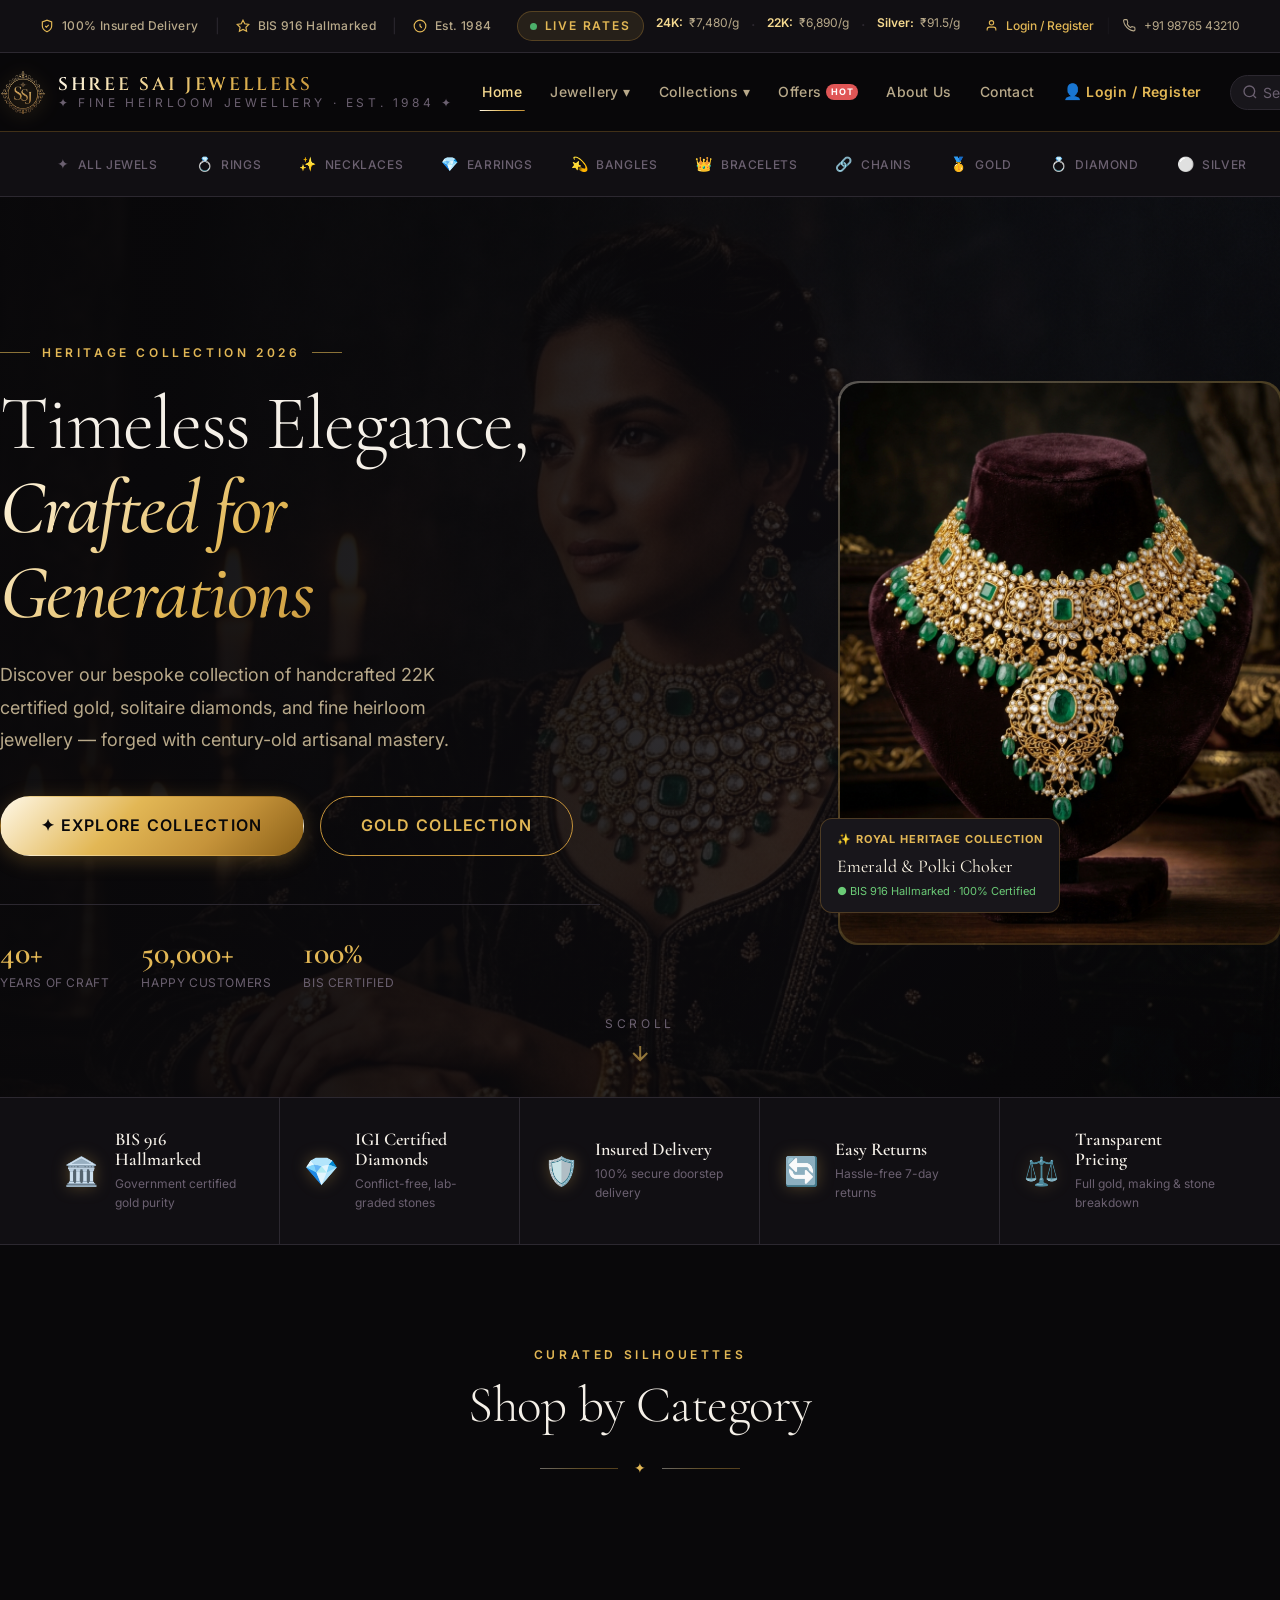
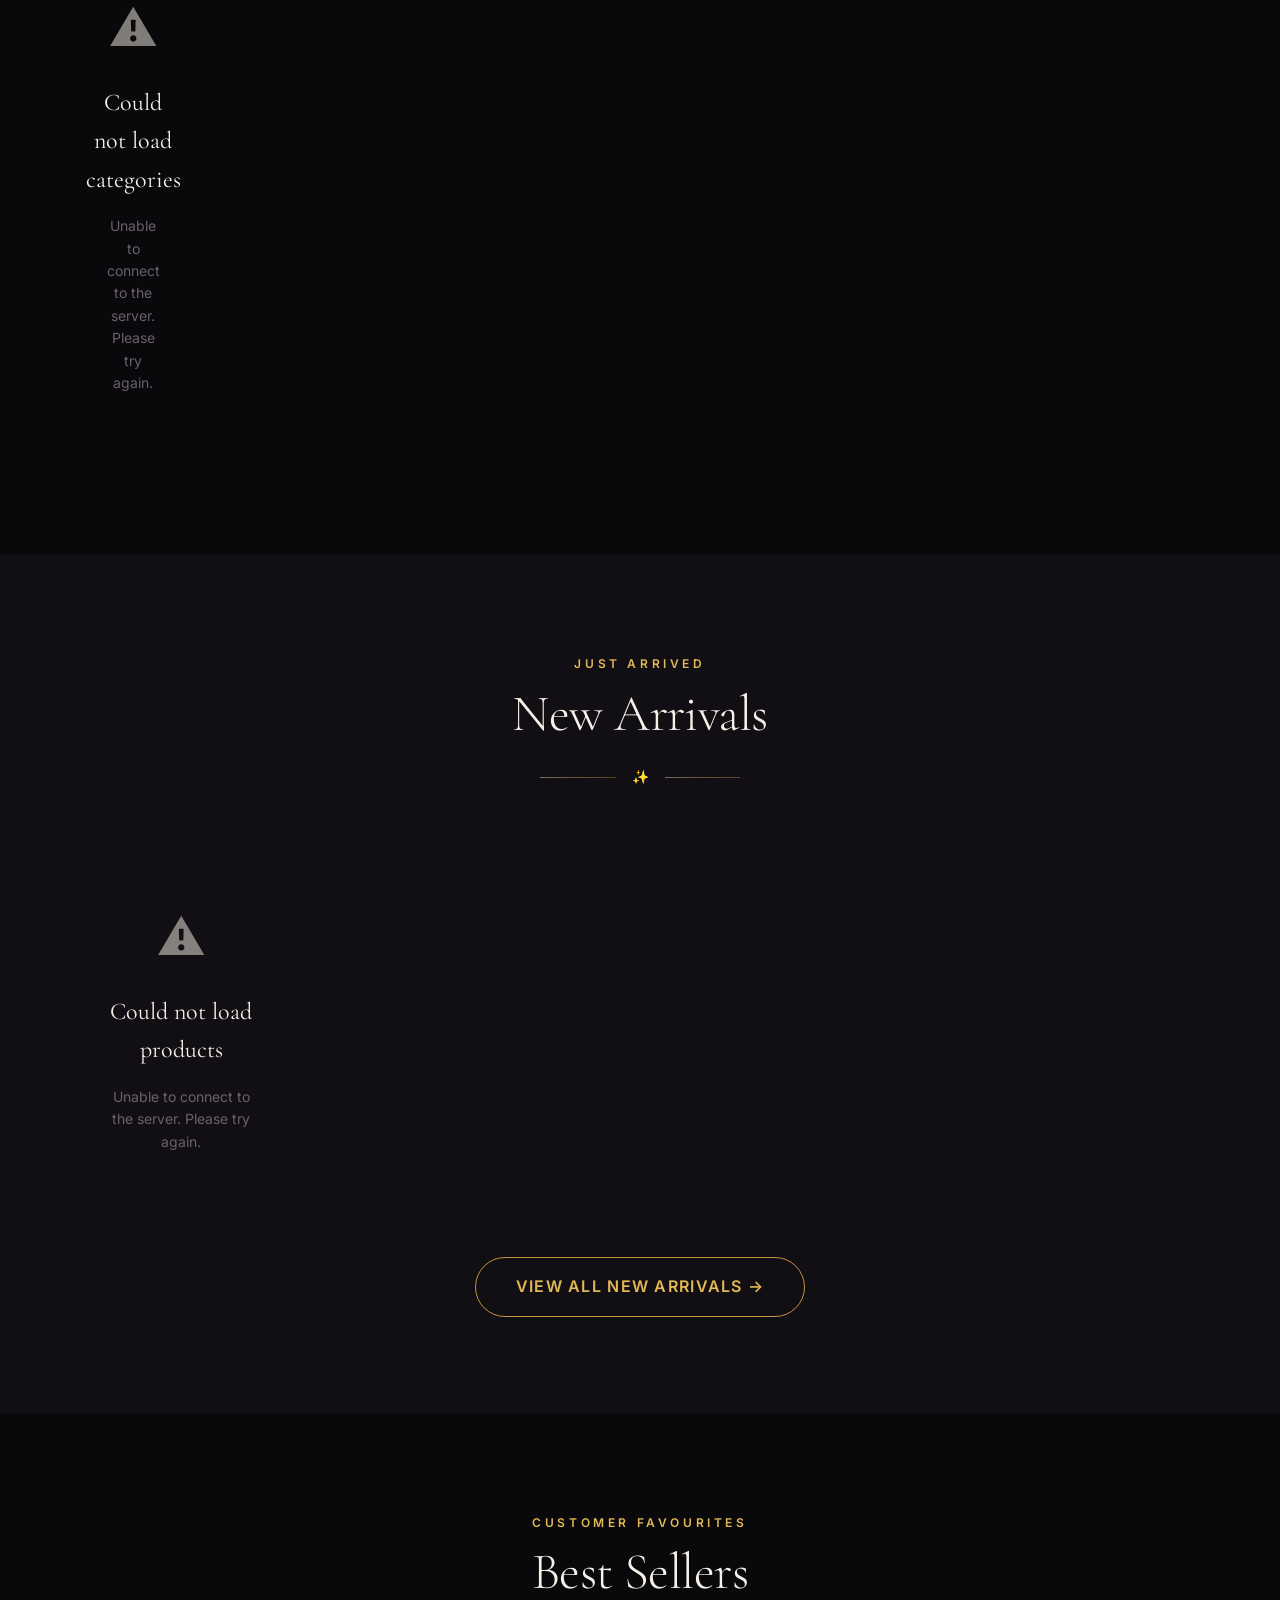
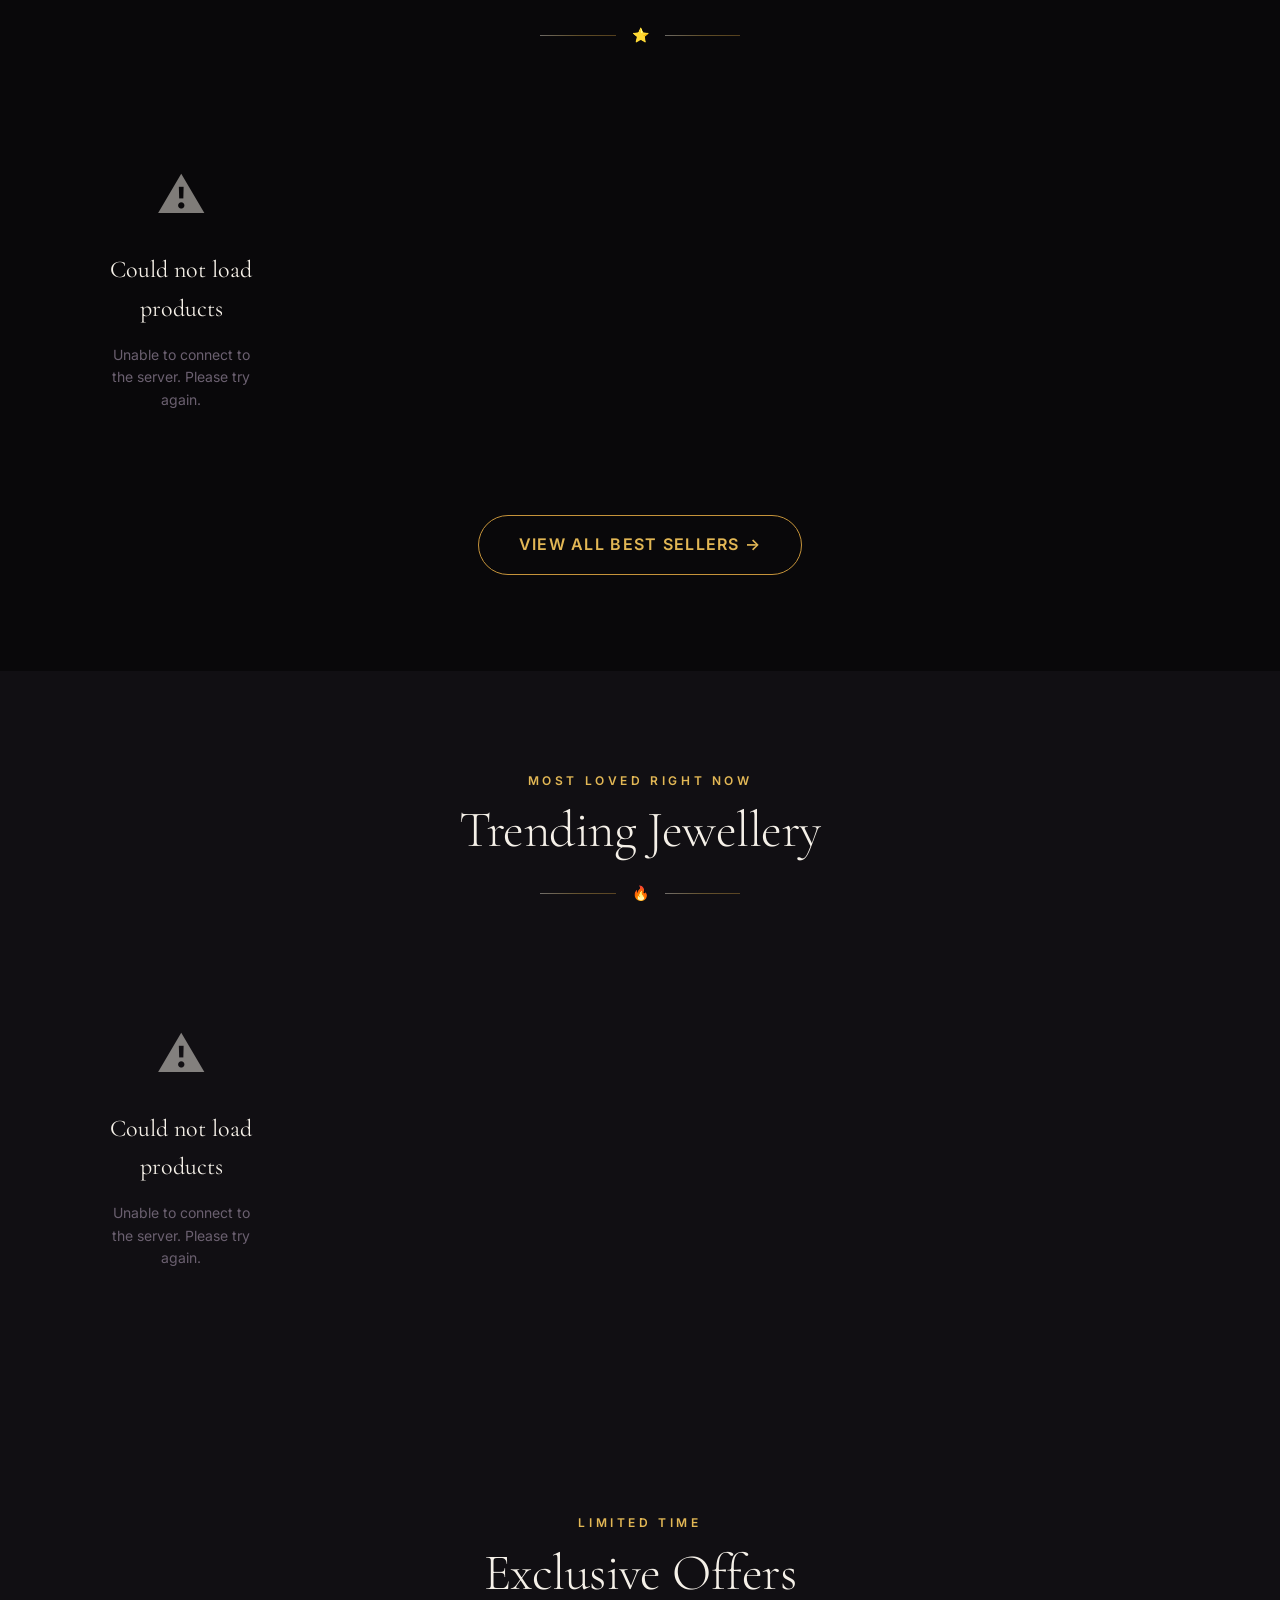
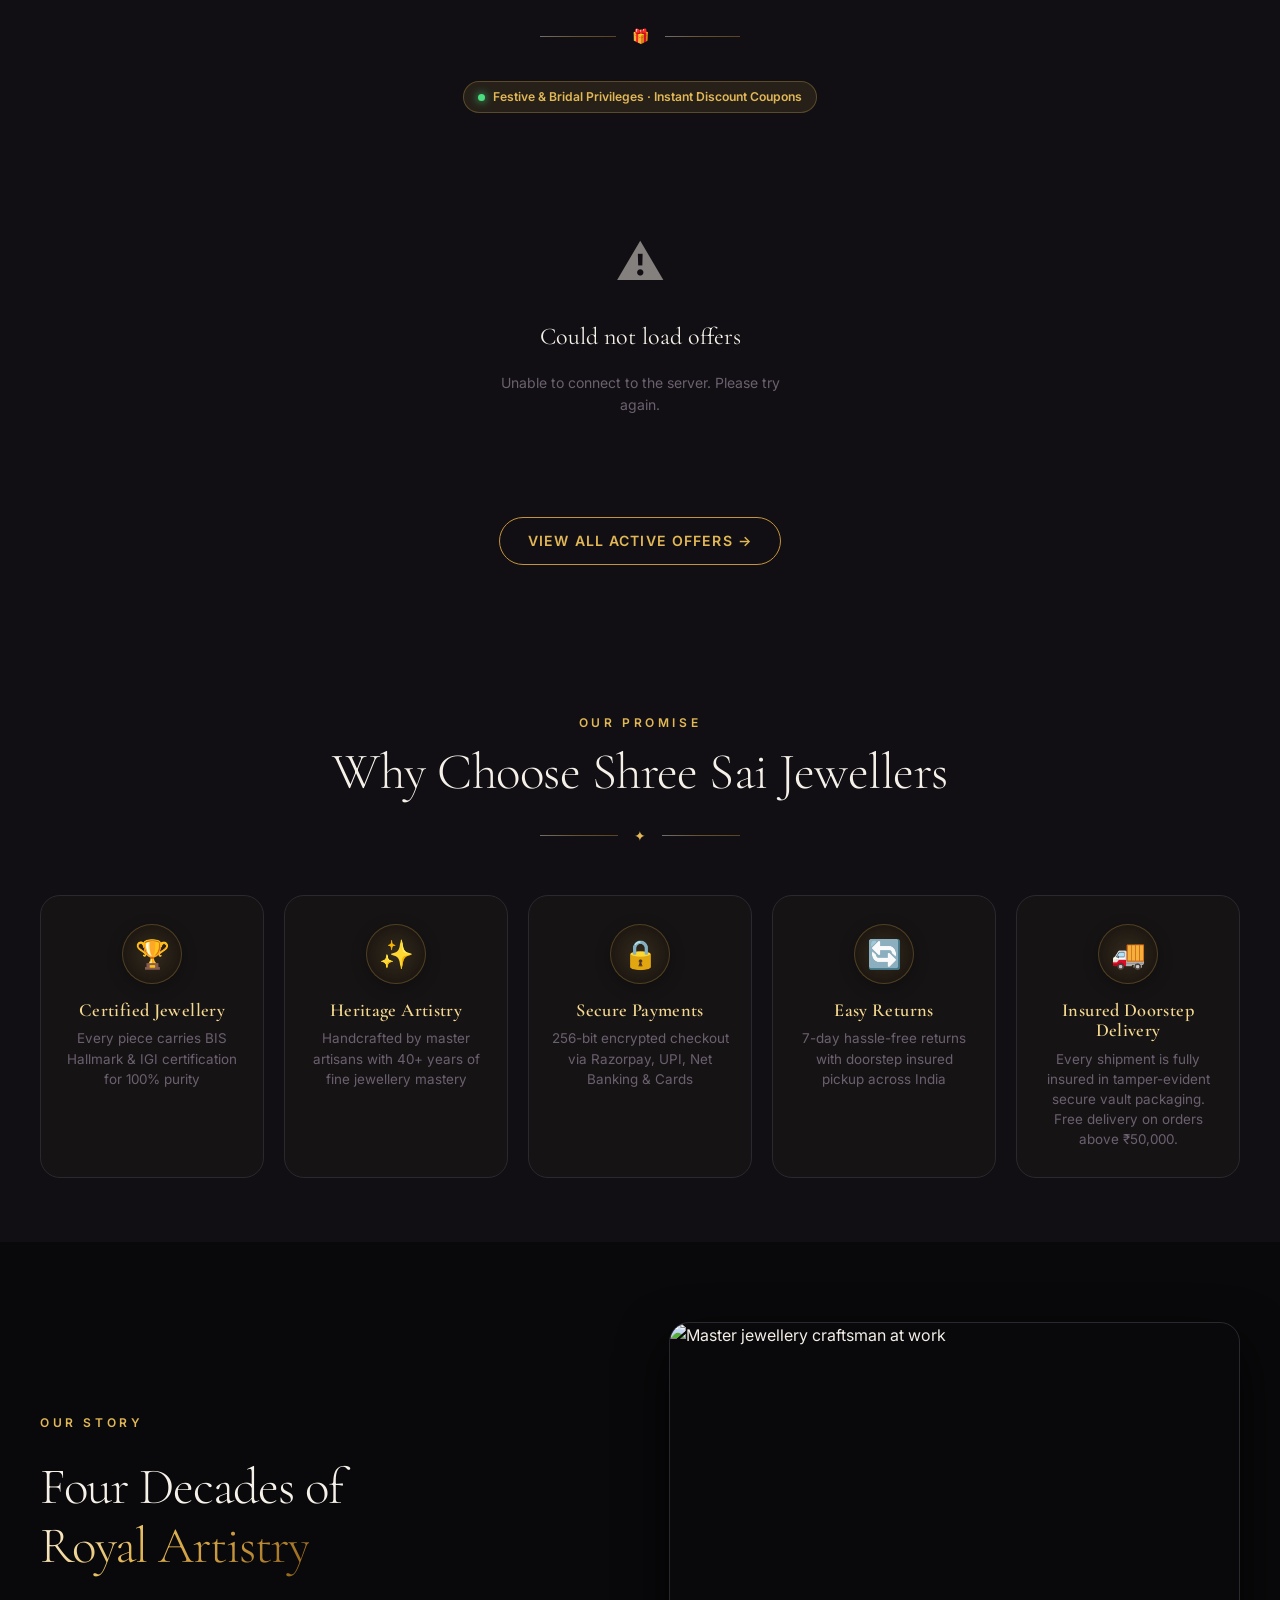
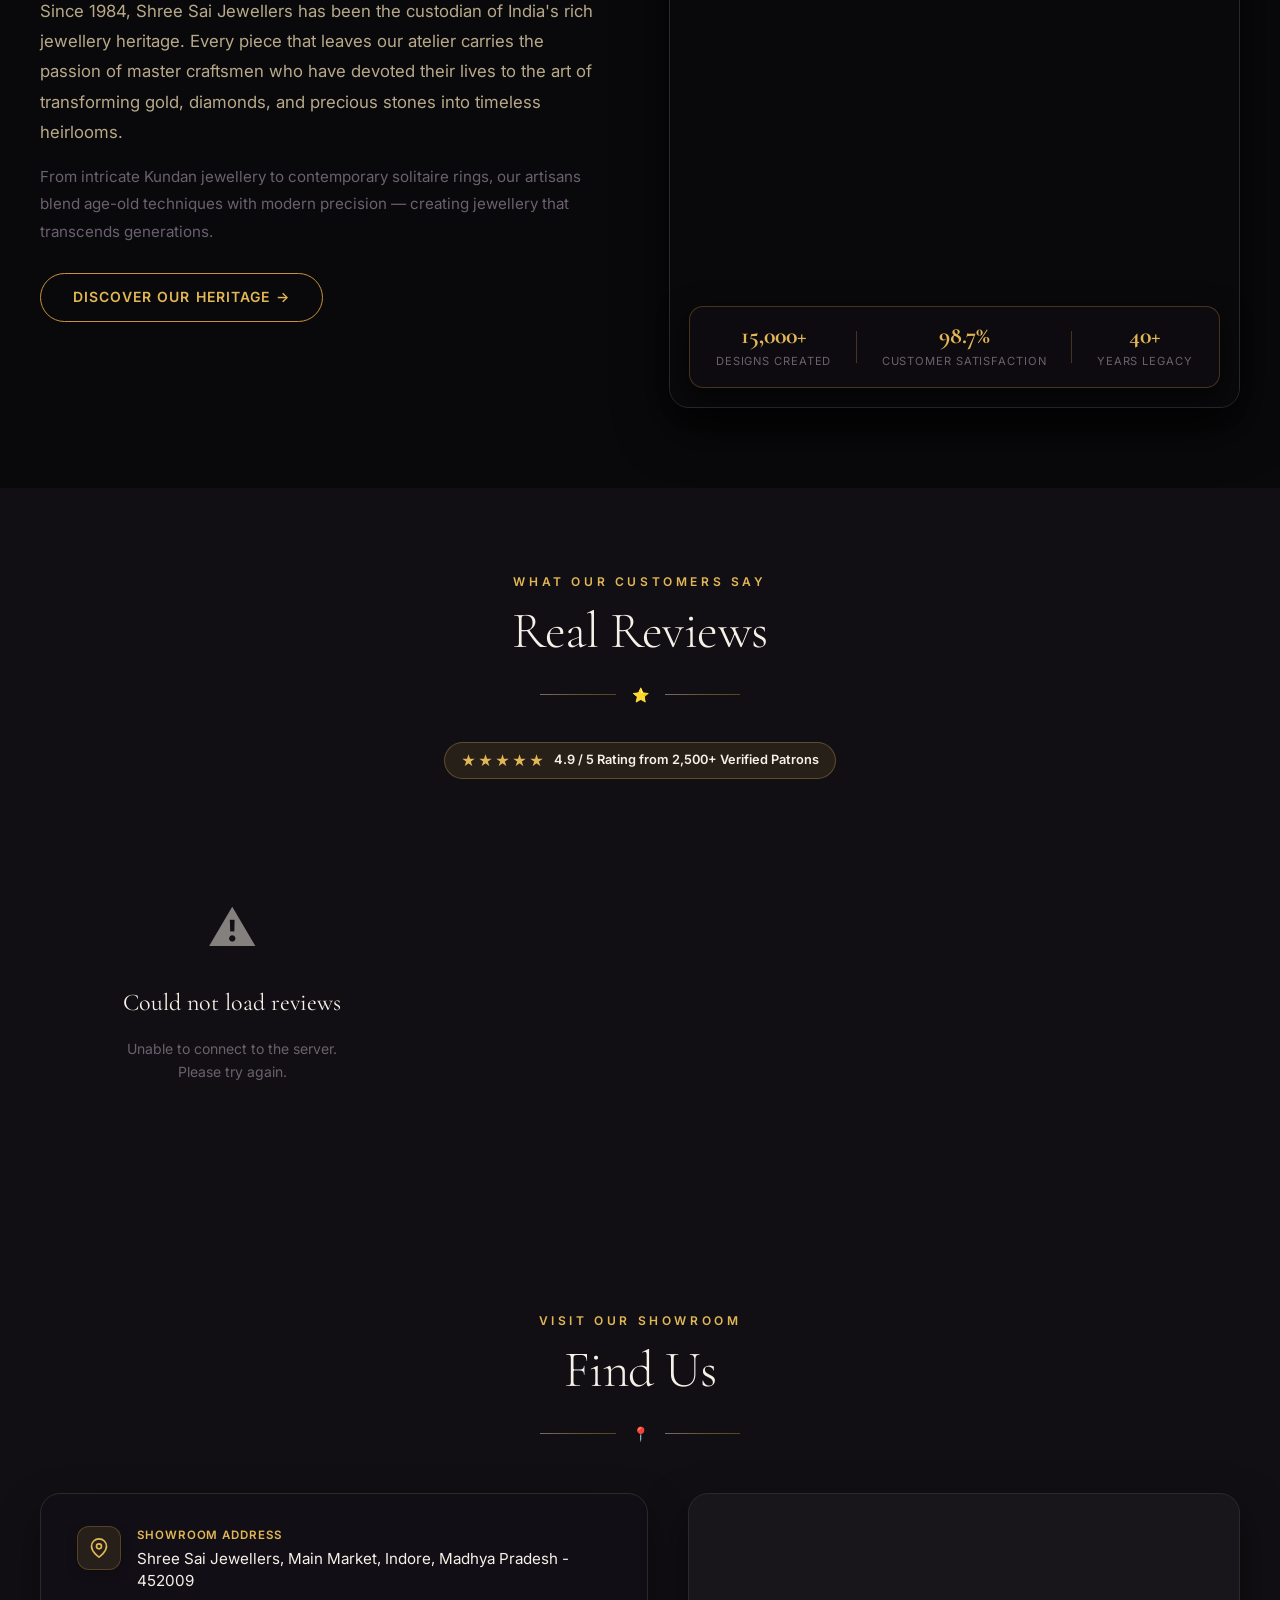
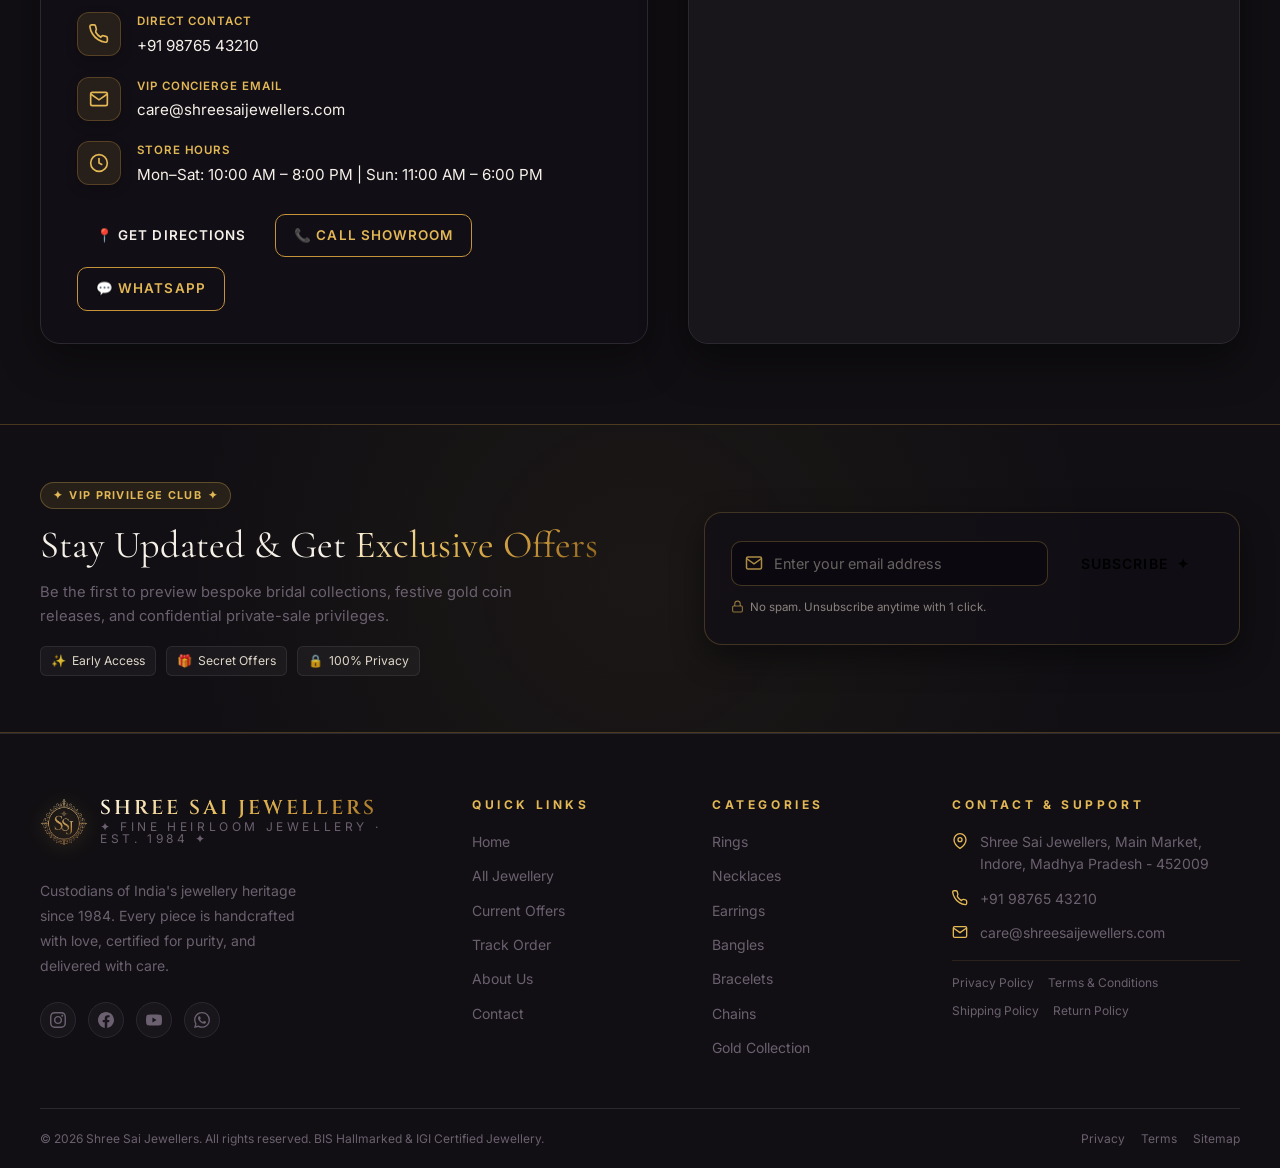
==== commit f363906d: "Update: HTML pages, CSS styles, database, favicon and logo images" ====
--- a/index.html
+++ b/index.html
@@ -10,7 +10,8 @@
   <meta property="og:description" content="Handcrafted 22K Gold, Diamond &amp; Fine Jewellery. BIS Certified. Pan-India Insured Delivery.">
   <meta property="og:type" content="website">
   <link rel="canonical" href="https://shreesaijewellers.com/">
-  <link rel="icon" href="data:image/svg+xml,<svg xmlns=%22http://www.w3.org/2000/svg%22 viewBox=%220 0 100 100%22><text y=%22.9em%22 font-size=%2290%22>💎</text></svg>">
+  <link rel="icon" type="image/png" href="images/favicon.png">
+  <link rel="apple-touch-icon" href="images/favicon.png">
 
   <!-- Structured Data -->
   <script type="application/ld+json">
@@ -89,7 +90,7 @@
 <nav class="mobile-nav-drawer" id="mobileNavDrawer" aria-label="Mobile Navigation">
   <div class="mobile-nav-header">
     <a href="index.html" class="brand-logo" style="gap:10px;">
-      <svg style="width:30px;height:30px;filter:drop-shadow(0 0 8px rgba(226,183,85,0.4))" viewBox="0 0 44 44" fill="none"><defs><linearGradient id="gMob" x1="0%" y1="0%" x2="100%" y2="100%"><stop offset="0%" stop-color="#FFF8E7"/><stop offset="40%" stop-color="#E2B755"/><stop offset="100%" stop-color="#8B6017"/></linearGradient></defs><path d="M22 4L27 14H17L22 4Z" fill="url(#gMob)"/><path d="M22 40L8 16H36L22 40Z" fill="url(#gMob)" opacity="0.9"/><path d="M22 40L16 16H28L22 40Z" fill="url(#gMob)"/><circle cx="22" cy="9" r="2" fill="#FFF8E7"/></svg>
+      <img src="images/logo.png" alt="Shree Sai Jewellers" class="brand-emblem" style="width:32px;height:32px;object-fit:contain;">
       <span style="font-family:'Cinzel',serif;font-size:13px;font-weight:600;letter-spacing:0.15em;background:linear-gradient(135deg,#FFF8E7,#E2B755,#8B6017);-webkit-background-clip:text;-webkit-text-fill-color:transparent;text-transform:uppercase;">Shree Sai</span>
     </a>
     <button class="mobile-nav-close" onclick="closeMobileNav()" aria-label="Close menu">✕</button>
@@ -130,22 +131,7 @@
 
     <!-- Brand Logo -->
     <a href="index.html" class="brand-logo" title="Shree Sai Jewellers">
-      <svg class="brand-emblem" viewBox="0 0 44 44" fill="none" xmlns="http://www.w3.org/2000/svg">
-        <defs>
-          <linearGradient id="goldGrad" x1="0%" y1="0%" x2="100%" y2="100%">
-            <stop offset="0%" stop-color="#FFF8E7"/>
-            <stop offset="40%" stop-color="#E2B755"/>
-            <stop offset="75%" stop-color="#C5933A"/>
-            <stop offset="100%" stop-color="#8B6017"/>
-          </linearGradient>
-        </defs>
-        <path d="M22 4L27 14H17L22 4Z" fill="url(#goldGrad)"/>
-        <path d="M22 40L8 16H36L22 40Z" fill="url(#goldGrad)" opacity="0.9"/>
-        <path d="M22 40L16 16H28L22 40Z" fill="url(#goldGrad)"/>
-        <circle cx="22" cy="9" r="2" fill="#FFF8E7"/>
-        <path d="M9 11L14 16H7L9 11Z" fill="url(#goldGrad)" opacity="0.7"/>
-        <path d="M35 11L37 16H30L35 11Z" fill="url(#goldGrad)" opacity="0.7"/>
-      </svg>
+      <img src="images/logo.png" alt="Shree Sai Jewellers" class="brand-emblem">
       <div class="brand-text">
         <span class="brand-name">Shree Sai Jewellers</span>
         <span class="brand-tagline">✦ Fine Heirloom Jewellery · Est. 1984 ✦</span>
@@ -221,8 +207,8 @@
         </a>
       </div>
 
-
-  </div>
+    </div><!-- /.nav-actions -->
+  </div><!-- /.header-inner container -->
 </header>
 
 <!-- ============================================================
@@ -684,6 +670,7 @@
       <!-- Brand -->
       <div class="footer-brand">
         <a href="index.html" class="brand-logo" style="display:inline-flex;margin-bottom:var(--sp-4);">
+          <img src="images/logo.png" alt="Shree Sai Jewellers" class="brand-emblem" style="width:48px;height:48px;">
           <div class="brand-text">
             <span class="brand-name" style="font-size:var(--fs-lg);">Shree Sai Jewellers</span>
             <span class="brand-tagline">✦ Fine Heirloom Jewellery · Est. 1984 ✦</span>
--- a/css/desktop.css
+++ b/css/desktop.css
@@ -438,7 +438,7 @@
   display: flex;
   align-items: center;
   justify-content: space-between;
-  gap: var(--sp-6);
+  gap: var(--sp-4);
   padding: var(--sp-4) 0;
 }
 
@@ -452,9 +452,18 @@
 }
 
 .brand-emblem {
-  width: 44px;
-  height: 44px;
-  filter: drop-shadow(0 0 12px rgba(226,183,85,0.4));
+  width: 46px;
+  height: 46px;
+  object-fit: contain;
+  display: block;
+  flex-shrink: 0;
+  filter: drop-shadow(0 2px 10px rgba(226,183,85,0.45));
+  transition: transform 0.3s ease, filter 0.3s ease;
+}
+
+.brand-logo:hover .brand-emblem {
+  transform: scale(1.08);
+  filter: drop-shadow(0 4px 18px rgba(226,183,85,0.75));
 }
 
 .brand-text {
--- a/css/mobile.css
+++ b/css/mobile.css
@@ -97,10 +97,11 @@
     margin-right: auto !important;
   }
   .brand-emblem {
-    width: 28px !important;
-    height: 28px !important;
+    width: 32px !important;
+    height: 32px !important;
+    object-fit: contain !important;
     flex-shrink: 0 !important;
-    filter: drop-shadow(0 0 10px rgba(226, 183, 85, 0.55)) !important;
+    filter: drop-shadow(0 2px 6px rgba(226, 183, 85, 0.55)) !important;
   }
   .brand-text {
     display: flex !important;
